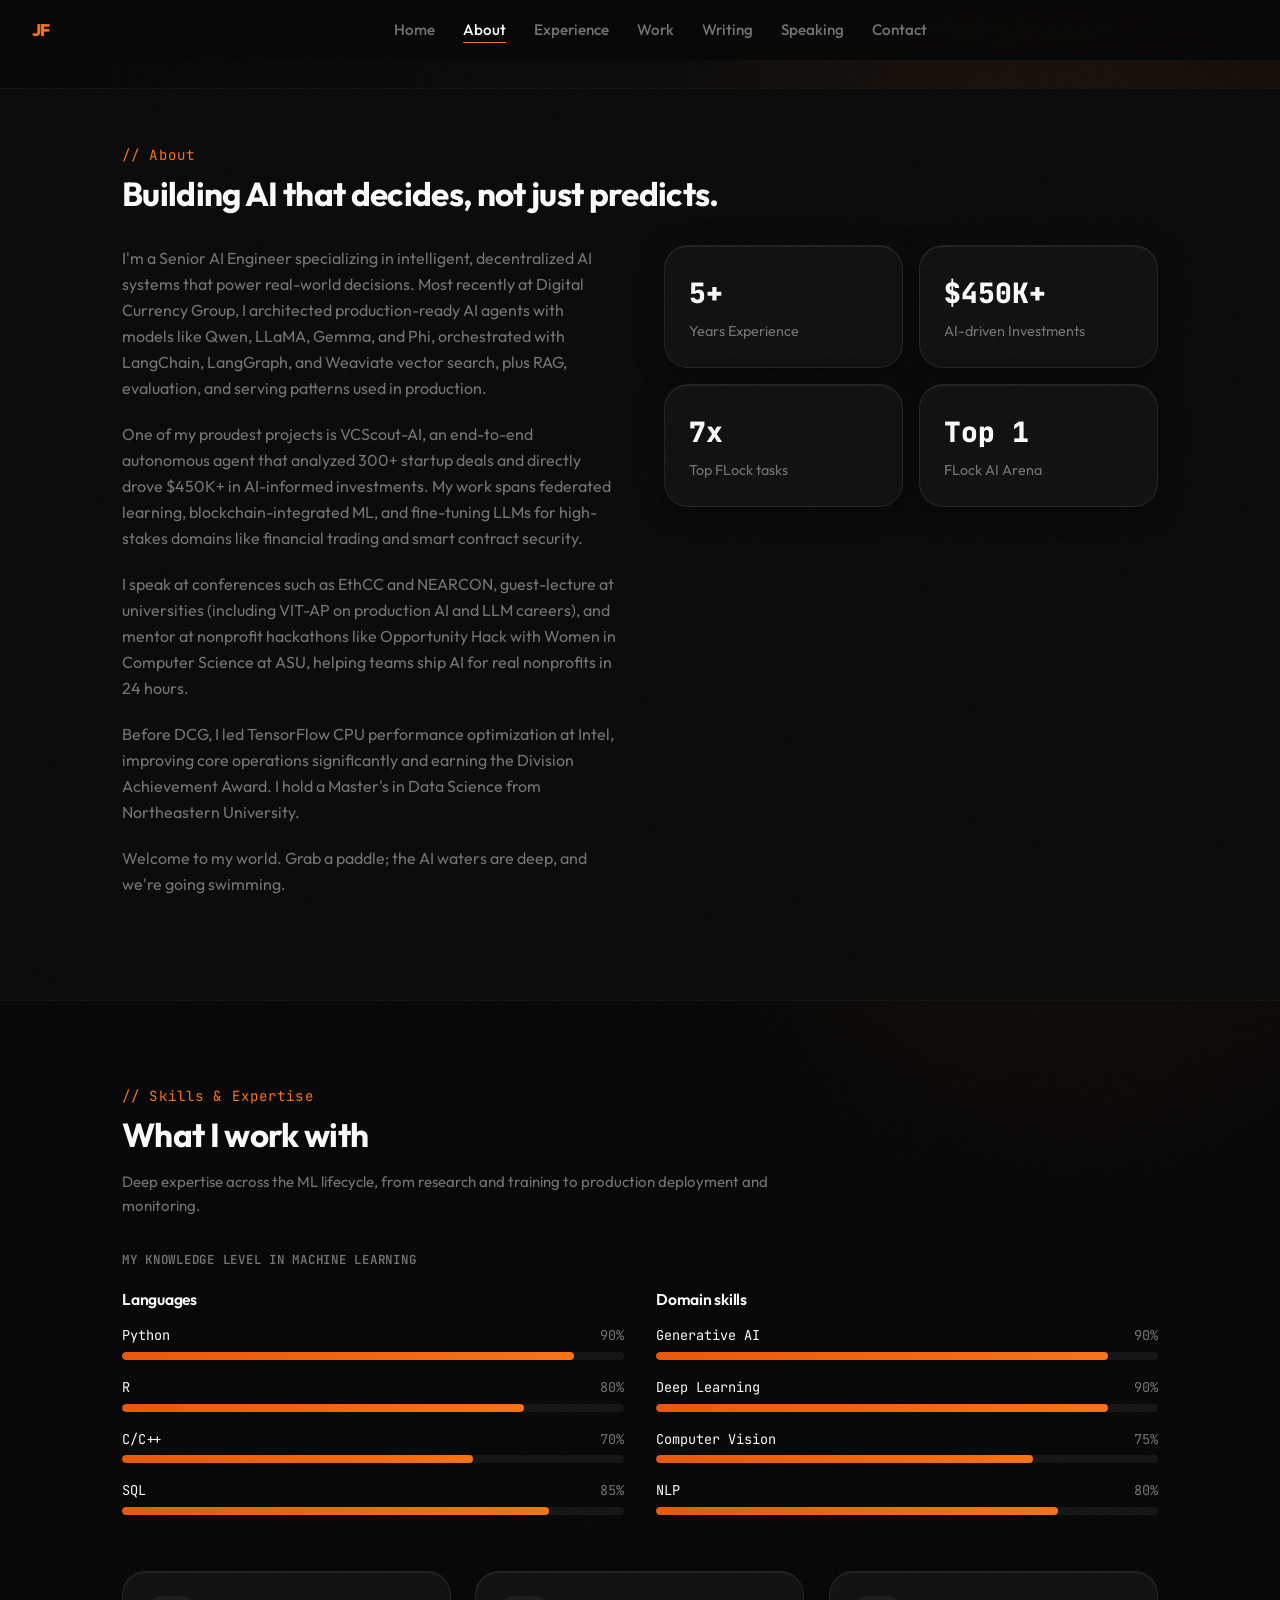
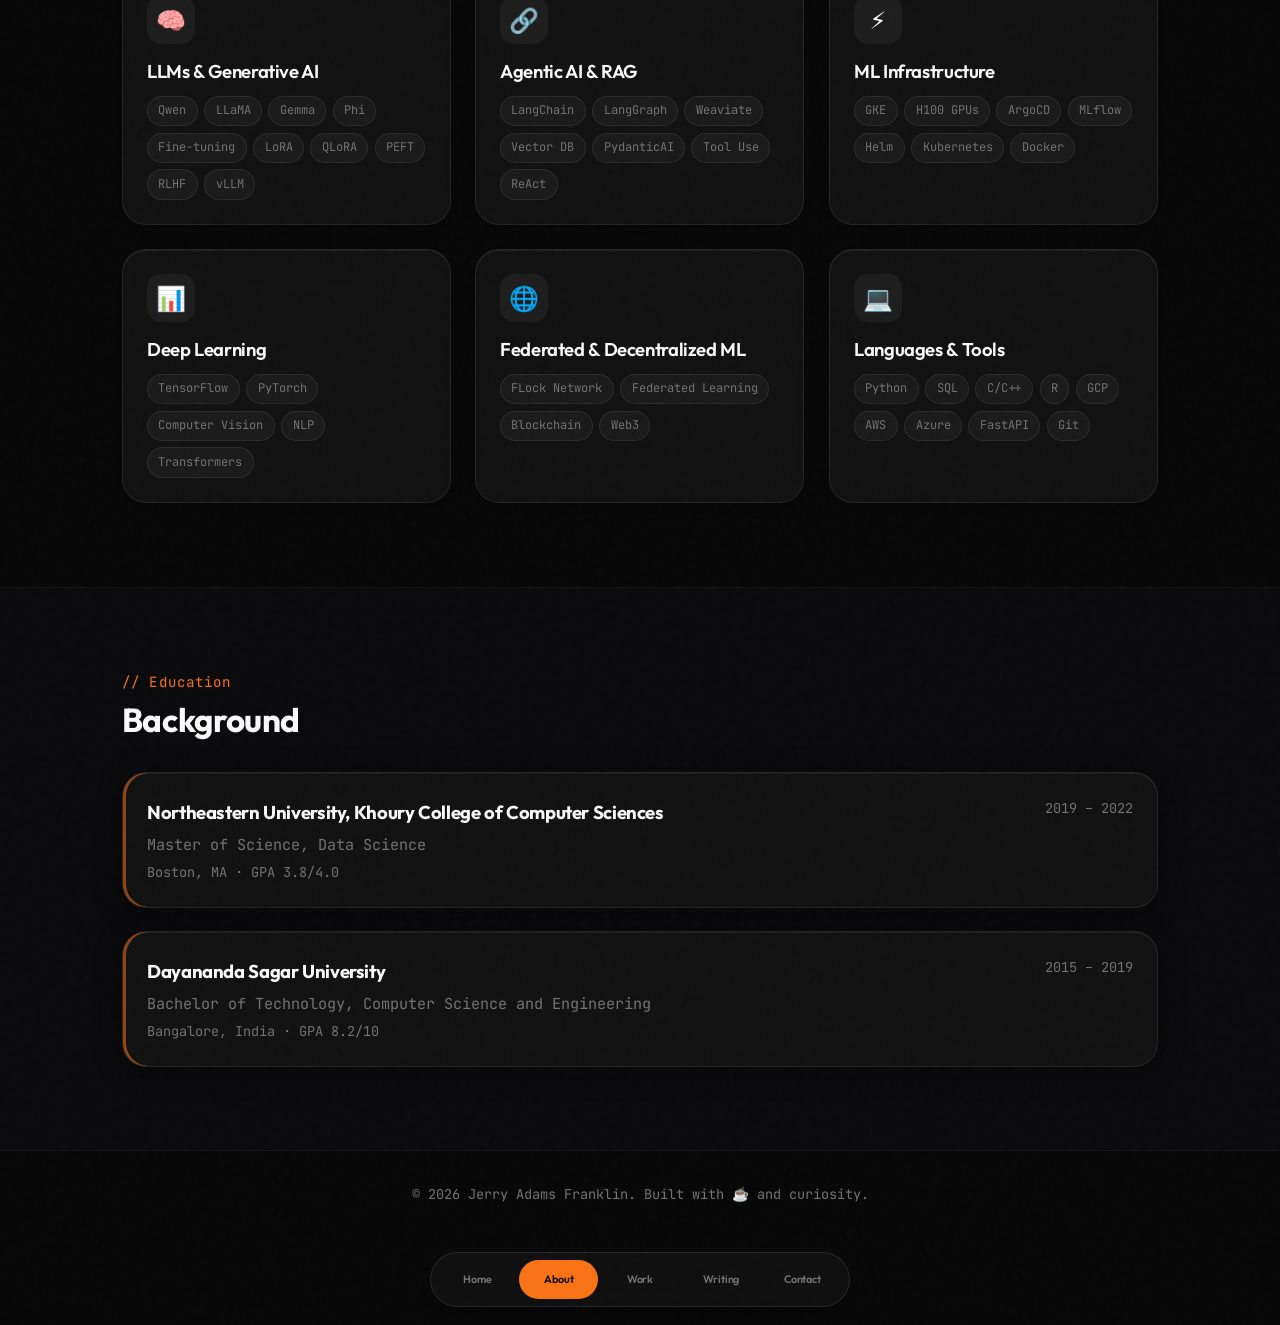
==== about.html @ e42c6c55 "Introduce an app-style multi-page portfolio with a compact Home shell. Home is now a scannable profi" ====
<!DOCTYPE html>
<html lang="en">
<head>
  <meta charset="UTF-8">
  <meta name="viewport" content="width=device-width, initial-scale=1.0">
  <title>About | Jerry Adams Franklin</title>
  <meta name="description" content="Senior AI Engineer specializing in LLMs, federated learning, and production AI systems. Background, skills, and education.">
  <link rel="canonical" href="https://www.jerryadamsfranklin.com/about.html">
  <meta property="og:type" content="website">
  <meta property="og:url" content="https://www.jerryadamsfranklin.com/about.html">
  <meta property="og:title" content="About | Jerry Adams Franklin">
  <meta property="og:description" content="Senior AI Engineer specializing in LLMs, federated learning, and production AI systems. Background, skills, and education.">
  <meta property="og:image" content="https://www.jerryadamsfranklin.com/assets/profile.png">
  <meta name="twitter:card" content="summary_large_image">
  <meta name="twitter:title" content="About | Jerry Adams Franklin">
  <meta name="twitter:description" content="Senior AI Engineer specializing in LLMs, federated learning, and production AI systems. Background, skills, and education.">
  <meta name="twitter:image" content="https://www.jerryadamsfranklin.com/assets/profile.png">
  <meta name="theme-color" content="#080808">
  <link rel="icon" href="assets/favicon.svg" type="image/svg+xml">
  <link rel="apple-touch-icon" href="assets/profile.png">
  <link rel="preconnect" href="https://fonts.googleapis.com">
  <link rel="preconnect" href="https://fonts.gstatic.com" crossorigin>
  <link href="https://fonts.googleapis.com/css2?family=JetBrains+Mono:wght@400;500;600&family=Outfit:wght@300;400;500;600;700;800&display=swap" rel="stylesheet">
  <link rel="stylesheet" href="assets/css/site.css">
</head>
<body class="app-shell">
  <nav class="nav" id="nav">
    <a href="index.html" class="nav-brand" aria-label="Jerry Adams Franklin home">JF</a>
    <ul class="nav-links" id="navLinks">
      <li><a href="index.html" data-nav="home">Home</a></li>
      <li><a href="about.html" data-nav="about" class="active">About</a></li>
      <li><a href="experience.html" data-nav="experience">Experience</a></li>
      <li><a href="work.html" data-nav="work">Work</a></li>
      <li><a href="writing.html" data-nav="writing">Writing</a></li>
      <li><a href="speaking.html" data-nav="speaking">Speaking</a></li>
      <li><a href="contact.html" data-nav="contact">Contact</a></li>
    </ul>
    <button class="nav-toggle" id="navToggle" aria-label="Toggle menu">
      <svg fill="none" stroke="currentColor" viewBox="0 0 24 24"><path stroke-linecap="round" stroke-linejoin="round" stroke-width="2" d="M4 6h16M4 12h16M4 18h16"/></svg>
    </button>
  </nav>

  <main class="page-main">
    <section id="about" class="reveal">
      <p class="section-label">// About</p>
      <h1 class="section-title">Building AI that decides, not just predicts.</h1>
      <div class="about-grid">
        <div class="about-text">
          <p>I'm a Senior AI Engineer specializing in intelligent, decentralized AI systems that power real-world decisions. Most recently at Digital Currency Group, I architected production-ready AI agents with models like Qwen, LLaMA, Gemma, and Phi, orchestrated with LangChain, LangGraph, and Weaviate vector search, plus RAG, evaluation, and serving patterns used in production.</p>
          <p>One of my proudest projects is VCScout-AI, an end-to-end autonomous agent that analyzed 300+ startup deals and directly drove $450K+ in AI-informed investments. My work spans federated learning, blockchain-integrated ML, and fine-tuning LLMs for high-stakes domains like financial trading and smart contract security.</p>
          <p>I speak at conferences such as EthCC and NEARCON, guest-lecture at universities (including VIT-AP on production AI and LLM careers), and mentor at nonprofit hackathons like Opportunity Hack with Women in Computer Science at ASU, helping teams ship AI for real nonprofits in 24 hours.</p>
          <p>Before DCG, I led TensorFlow CPU performance optimization at Intel, improving core operations significantly and earning the Division Achievement Award. I hold a Master's in Data Science from Northeastern University.</p>
          <p>Welcome to my world. Grab a paddle; the AI waters are deep, and we're going swimming.</p>
        </div>
        <div class="about-stats">
          <div class="stat-card"><div class="num">5+</div><div class="label">Years Experience</div></div>
          <div class="stat-card"><div class="num">$450K+</div><div class="label">AI-driven Investments</div></div>
          <div class="stat-card"><div class="num">7x</div><div class="label">Top FLock tasks</div></div>
          <div class="stat-card"><div class="num">Top 1</div><div class="label">FLock AI Arena</div></div>
        </div>
      </div>
    </section>

    <section id="skills" class="reveal">
      <p class="section-label">// Skills & Expertise</p>
      <h2 class="section-title">What I work with</h2>
      <p class="skills-subtitle">Deep expertise across the ML lifecycle, from research and training to production deployment and monitoring.</p>
      <div class="knowledge-block">
        <h3>My knowledge level in machine learning</h3>
        <div class="knowledge-grid">
          <div>
            <h3>Languages</h3>
            <div class="skill-bar-wrap"><div class="label-row"><span>Python</span><span>90%</span></div><div class="skill-bar-track"><div class="skill-bar-fill" style="width: 90%"></div></div></div>
            <div class="skill-bar-wrap"><div class="label-row"><span>R</span><span>80%</span></div><div class="skill-bar-track"><div class="skill-bar-fill" style="width: 80%"></div></div></div>
            <div class="skill-bar-wrap"><div class="label-row"><span>C/C++</span><span>70%</span></div><div class="skill-bar-track"><div class="skill-bar-fill" style="width: 70%"></div></div></div>
            <div class="skill-bar-wrap"><div class="label-row"><span>SQL</span><span>85%</span></div><div class="skill-bar-track"><div class="skill-bar-fill" style="width: 85%"></div></div></div>
          </div>
          <div>
            <h3>Domain skills</h3>
            <div class="skill-bar-wrap"><div class="label-row"><span>Generative AI</span><span>90%</span></div><div class="skill-bar-track"><div class="skill-bar-fill" style="width: 90%"></div></div></div>
            <div class="skill-bar-wrap"><div class="label-row"><span>Deep Learning</span><span>90%</span></div><div class="skill-bar-track"><div class="skill-bar-fill" style="width: 90%"></div></div></div>
            <div class="skill-bar-wrap"><div class="label-row"><span>Computer Vision</span><span>75%</span></div><div class="skill-bar-track"><div class="skill-bar-fill" style="width: 75%"></div></div></div>
            <div class="skill-bar-wrap"><div class="label-row"><span>NLP</span><span>80%</span></div><div class="skill-bar-track"><div class="skill-bar-fill" style="width: 80%"></div></div></div>
          </div>
        </div>
      </div>
      <div class="skills-grid">
        <div class="skill-card">
          <div class="icon">🧠</div>
          <h3>LLMs & Generative AI</h3>
          <div class="skill-tags">
            <span>Qwen</span><span>LLaMA</span><span>Gemma</span><span>Phi</span><span>Fine-tuning</span><span>LoRA</span><span>QLoRA</span><span>PEFT</span><span>RLHF</span><span>vLLM</span>
          </div>
        </div>
        <div class="skill-card">
          <div class="icon">🔗</div>
          <h3>Agentic AI & RAG</h3>
          <div class="skill-tags">
            <span>LangChain</span><span>LangGraph</span><span>Weaviate</span><span>Vector DB</span><span>PydanticAI</span><span>Tool Use</span><span>ReAct</span>
          </div>
        </div>
        <div class="skill-card">
          <div class="icon">⚡</div>
          <h3>ML Infrastructure</h3>
          <div class="skill-tags">
            <span>GKE</span><span>H100 GPUs</span><span>ArgoCD</span><span>MLflow</span><span>Helm</span><span>Kubernetes</span><span>Docker</span>
          </div>
        </div>
        <div class="skill-card">
          <div class="icon">📊</div>
          <h3>Deep Learning</h3>
          <div class="skill-tags">
            <span>TensorFlow</span><span>PyTorch</span><span>Computer Vision</span><span>NLP</span><span>Transformers</span>
          </div>
        </div>
        <div class="skill-card">
          <div class="icon">🌐</div>
          <h3>Federated & Decentralized ML</h3>
          <div class="skill-tags">
            <span>FLock Network</span><span>Federated Learning</span><span>Blockchain</span><span>Web3</span>
          </div>
        </div>
        <div class="skill-card">
          <div class="icon">💻</div>
          <h3>Languages & Tools</h3>
          <div class="skill-tags">
            <span>Python</span><span>SQL</span><span>C/C++</span><span>R</span><span>GCP</span><span>AWS</span><span>Azure</span><span>FastAPI</span><span>Git</span>
          </div>
        </div>
      </div>
    </section>

    <section id="education" class="reveal">
      <p class="section-label">// Education</p>
      <h2 class="section-title">Background</h2>
      <div class="education-grid">
        <a href="https://www.khoury.northeastern.edu" target="_blank" rel="noopener noreferrer" class="education-card">
          <div class="education-card-main">
            <div class="school">Northeastern University, Khoury College of Computer Sciences</div>
            <div class="degree">Master of Science, Data Science</div>
            <div class="education-extra">Boston, MA · GPA 3.8/4.0</div>
          </div>
          <div class="education-dates">2019 – 2022</div>
        </a>
        <a href="https://www.dsu.edu.in" target="_blank" rel="noopener noreferrer" class="education-card">
          <div class="education-card-main">
            <div class="school">Dayananda Sagar University</div>
            <div class="degree">Bachelor of Technology, Computer Science and Engineering</div>
            <div class="education-extra">Bangalore, India · GPA 8.2/10</div>
          </div>
          <div class="education-dates">2015 – 2019</div>
        </a>
      </div>
    </section>
  </main>

  <nav class="app-dock" aria-label="Primary">
    <a href="index.html" class="app-dock-item">Home</a>
    <a href="about.html" class="app-dock-item is-active" aria-current="page">About</a>
    <a href="work.html" class="app-dock-item">Work</a>
    <a href="writing.html" class="app-dock-item">Writing</a>
    <a href="contact.html" class="app-dock-item">Contact</a>
  </nav>

  <footer>
    © 2026 Jerry Adams Franklin. Built with ☕ and curiosity.
  </footer>

  <script src="assets/js/site.js" defer></script>
</body>
</html>
---- assets/css/site.css ----
:root {
      --bg: #080808;
      --bg-elevated: #0f0f0f;
      --bg-card: #121212;
      --border: rgba(255, 255, 255, 0.08);
      --bg-band: #0b0b0d;
      --card-top-gleam: inset 0 1px 0 rgba(255, 255, 255, 0.06);
      --border-hover: rgba(249, 115, 22, 0.35);
      --brand: #f97316;
      --brand-hover: #fb923c;
      --brand-muted: rgba(249, 115, 22, 0.15);
      --accent: #e5e5e5;
      --accent-dim: rgba(255, 255, 255, 0.55);
      --green: #a3a3a3;
      --amber: #d4d4d4;
      --rose: #a3a3a3;
      --text: #fafafa;
      --text-muted: #737373;
      --font-sans: 'Outfit', system-ui, sans-serif;
      --font-mono: 'JetBrains Mono', monospace;
      --nav-height: 80px;
      --nav-height-scrolled: 56px;
      --radius: 14px;
      --radius-lg: 24px;
      --type-display: clamp(2.5rem, 6.5vw, 3.9rem);
      --type-section: clamp(1.58rem, 2.65vw, 2.08rem);
      --type-h3: clamp(1.06rem, 1.45vw, 1.22rem);
      --type-lead: clamp(1.02rem, 1.85vw, 1.14rem);
      --type-body: clamp(0.94rem, 1.08vw, 1.02rem);
      --type-mono-label: clamp(0.78rem, 0.92vw, 0.88rem);
      --ease-smooth: cubic-bezier(0.4, 0, 0.2, 1);
      --ease-out-expo: cubic-bezier(0.16, 1, 0.3, 1);
      --ease-premium: cubic-bezier(0.22, 1, 0.36, 1);
      --shadow-mat: 0 4px 28px rgba(0, 0, 0, 0.38), var(--card-top-gleam);
      --shadow-mat-hover: 0 12px 40px rgba(0, 0, 0, 0.48), var(--card-top-gleam);
      /* Wider than classic 65ch so full-width cards do not leave a large empty gutter; still capped for readability */
      --prose-card: min(90ch, 100%);
      --prose-narrow: min(65ch, 100%);
    }

    *, *::before, *::after { box-sizing: border-box; margin: 0; padding: 0; }
    html { scroll-behavior: smooth; }
    body {
      font-family: var(--font-sans);
      background: var(--bg);
      color: var(--text);
      font-size: 1rem;
      line-height: 1.625;
      overflow-x: hidden;
      -webkit-font-smoothing: antialiased;
      -moz-osx-font-smoothing: grayscale;
    }
    body::before {
      content: '';
      position: fixed;
      inset: 0;
      background:
        radial-gradient(ellipse 70% 50% at 85% 15%, rgba(249, 115, 22, 0.12), transparent 55%),
        radial-gradient(ellipse 100% 80% at 50% 0%, rgba(255, 255, 255, 0.02), transparent 60%);
      pointer-events: none;
      z-index: 0;
    }
    body::after {
      content: '';
      position: fixed;
      inset: 0;
      background-image: url("data:image/svg+xml,%3Csvg viewBox='0 0 256 256' xmlns='http://www.w3.org/2000/svg'%3E%3Cfilter id='n'%3E%3CfeTurbulence type='fractalNoise' baseFrequency='0.7' numOctaves='4' stitchTiles='stitch'/%3E%3C/filter%3E%3Crect width='100%25' height='100%25' filter='url(%23n)'/%3E%3C/svg%3E");
      opacity: 0.015;
      pointer-events: none;
      z-index: 9999;
    }

    a { color: var(--accent); text-decoration: none; transition: color 0.3s var(--ease-smooth); }
    a:hover { color: var(--brand-hover); }

    .section-label,
    .hero-tagline,
    .hero-companies,
    .hero-companies-label,
    .hero-press-label,
    .hero-press-pill,
    .timeline-date,
    .skill-bar-wrap .label-row,
    .stat-card .label,
    .skill-tags span,
    .portfolio-tech span,
    .portfolio-tag,
    .featured-badge,
    .portfolio-featured-by > span,
    .education-card .degree,
    .education-card .education-extra,
    .education-card .education-dates,
    .achievement-item .title .date,
    .contact-location,
    footer {
      font-variant-numeric: tabular-nums;
    }

    /* ----- Page shell & enter ----- */
    @keyframes pageEnter {
      from { opacity: 0; transform: translateY(8px); }
      to { opacity: 1; transform: none; }
    }
    html.js body.page-enter {
      animation: pageEnter 0.55s var(--ease-premium) both;
    }
    .page-main {
      padding-top: calc(var(--nav-height) + 0.5rem);
      min-height: calc(100vh - 6rem);
    }
    .page-main > .reveal:first-child,
    .page-main > section:first-child {
      padding-top: 3.5rem;
    }

    /* ----- Navigation ----- */
    .nav {
      position: fixed;
      top: 0;
      left: 0;
      right: 0;
      z-index: 1000;
      display: flex;
      align-items: center;
      justify-content: flex-start;
      gap: 1.5rem;
      padding: 1rem 2rem;
      background: rgba(8, 8, 8, 0.88);
      backdrop-filter: blur(20px);
      -webkit-backdrop-filter: blur(20px);
      border-bottom: 1px solid transparent;
      transition: padding 0.5s var(--ease-premium), border-color 0.5s var(--ease-smooth), background 0.5s var(--ease-smooth);
    }
    .nav.scrolled {
      padding: 0.75rem 2rem;
      border-bottom-color: var(--border);
      background: rgba(8, 8, 8, 0.96);
    }
    .nav-brand {
      font-family: var(--font-sans);
      font-weight: 800;
      font-size: 1.05rem;
      letter-spacing: -0.04em;
      color: var(--brand);
      text-decoration: none;
      flex-shrink: 0;
      transition: color 0.3s var(--ease-smooth), transform 0.35s var(--ease-premium);
    }
    .nav-brand:hover {
      color: var(--brand-hover);
      transform: translateY(-1px);
    }
    .nav-links {
      display: flex;
      gap: 2rem;
      list-style: none;
    }
    .nav-links a {
      color: var(--text-muted);
      font-weight: 500;
      font-size: 0.95rem;
      transition: color 0.3s var(--ease-smooth);
      position: relative;
    }
    .nav-links a::after {
      content: '';
      position: absolute;
      bottom: -4px;
      left: 0;
      width: 0;
      height: 1px;
      background: var(--brand);
      transition: width 0.35s var(--ease-out-expo);
    }
    .nav-links a:hover { color: var(--text); }
    .nav-links a:hover::after { width: 100%; background: var(--brand); }
    .nav-links a.active {
      color: var(--text);
    }
    .nav-links a.active::after {
      width: 100%;
      background: var(--brand);
    }
    .nav-toggle {
      display: none;
      background: none;
      border: none;
      color: var(--text);
      cursor: pointer;
      padding: 0.5rem;
      aria-label="Toggle menu";
    }
    .nav-toggle svg { width: 24px; height: 24px; }

    @media (min-width: 769px) {
      .nav { display: flex; align-items: center; gap: 1.5rem; }
      .nav-toggle { display: none !important; }
      .nav-links {
        flex: 1;
        display: flex;
        justify-content: center;
        flex-wrap: wrap;
        gap: 1.25rem 1.75rem;
      }
    }
    @media (max-width: 768px) {
      .nav { justify-content: space-between; flex-wrap: wrap; }
      .nav-brand { order: 0; }
      .nav-toggle { display: block; margin-left: auto; order: 1; }
      .nav-links {
        order: 2;
        position: absolute;
        top: 100%;
        left: 0;
        right: 0;
        flex-direction: column;
        gap: 0;
        padding: 1rem 2rem;
        background: rgba(8, 8, 8, 0.98);
        backdrop-filter: blur(24px);
        border-bottom: 1px solid var(--border);
        max-height: 0;
        overflow: hidden;
        opacity: 0;
        transition: max-height 0.3s ease, opacity 0.3s ease;
      }
      .nav-links.open {
        max-height: min(70vh, 560px);
        opacity: 1;
        overflow-y: auto;
      }
      .nav-links li { padding: 0.75rem 0; border-bottom: 1px solid rgba(255,255,255,0.06); }
      .nav-links li:last-child { border-bottom: none; }
      .page-main {
        padding-top: calc(var(--nav-height) + 0.25rem);
      }
      .page-main > .reveal:first-child,
      .page-main > section:first-child {
        padding-top: 2.5rem;
      }
      .home-explore {
        justify-content: center;
        margin-top: 1.1rem;
      }
    }

    /* ----- Hero ----- */
    .hero {
      min-height: 100vh;
      display: flex;
      flex-direction: column;
      justify-content: center;
      align-items: stretch;
      padding: calc(var(--nav-height) + 2.5rem) 2rem 4rem;
      position: relative;
      overflow: hidden;
    }
    .hero-bg {
      position: absolute;
      inset: 0;
      overflow: hidden;
    }
    .hero-orb {
      position: absolute;
      border-radius: 50%;
      filter: blur(120px);
      opacity: 0.18;
      animation: float 26s var(--ease-premium) infinite;
    }
    .hero-orb:nth-child(1) {
      width: 400px; height: 400px;
      background: rgba(249, 115, 22, 0.12);
      top: 10%; left: 20%;
      animation-delay: 0s;
    }
    .hero-orb:nth-child(2) {
      width: 350px; height: 350px;
      background: rgba(249, 115, 22, 0.08);
      top: 50%; right: 10%;
      animation-delay: -4s;
    }
    .hero-orb:nth-child(3) {
      width: 300px; height: 300px;
      background: #151515;
      bottom: 15%; left: 30%;
      animation-delay: -8s;
    }
    @keyframes float {
      0%, 100% { transform: translate(0, 0) scale(1); }
      33% { transform: translate(15px, -15px) scale(1.02); }
      66% { transform: translate(-10px, 10px) scale(0.98); }
    }
    .hero-inner {
      position: relative;
      z-index: 1;
      width: 100%;
      max-width: 1180px;
      margin: 0 auto;
      display: grid;
      grid-template-columns: 1fr minmax(260px, 38%);
      gap: clamp(2rem, 5vw, 4rem);
      align-items: center;
    }
    .hero-content {
      position: relative;
      z-index: 1;
      text-align: left;
      max-width: 640px;
    }
    .hero-visual {
      position: relative;
      justify-self: end;
      width: 100%;
      max-width: 420px;
    }
    .hero-frame {
      position: relative;
      padding: 12px;
      border: 2px solid var(--brand);
      border-radius: 4px;
      background: linear-gradient(145deg, rgba(249, 115, 22, 0.08), transparent 40%);
      box-shadow: 0 24px 60px rgba(0, 0, 0, 0.55), 0 0 0 1px rgba(255, 255, 255, 0.04) inset;
    }
    .hero-frame::before {
      content: '';
      position: absolute;
      inset: -20px -12px auto auto;
      width: 55%;
      height: 45%;
      border: 2px solid rgba(249, 115, 22, 0.35);
      border-radius: 4px;
      pointer-events: none;
      z-index: -1;
    }
    .hero-photo {
      display: block;
      width: 100%;
      height: auto;
      border-radius: 2px;
      object-fit: cover;
      aspect-ratio: 1;
    }
    .hero-stat {
      min-width: 0;
      color: inherit;
      text-decoration: none;
      font-size: inherit;
      font-weight: inherit;
      padding-left: 1.25rem;
      border-left: 1px solid var(--border);
    }
    a.hero-stat {
      cursor: pointer;
      transition: transform 0.35s var(--ease-premium);
    }
    a.hero-stat:hover,
    a.hero-stat:focus-visible {
      color: inherit;
    }
    a.hero-stat:hover strong,
    a.hero-stat:focus-visible strong {
      color: var(--brand);
    }
    a.hero-stat:hover span,
    a.hero-stat:focus-visible span {
      color: var(--text);
    }
    .hero-stats {
      display: grid;
      grid-template-columns: repeat(2, minmax(0, 1fr));
      gap: 1.5rem 1.25rem;
      margin-top: 2rem;
      padding-top: 1.75rem;
      border-top: 1px solid var(--border);
      animation: fadeUp 1s var(--ease-premium) 1.15s forwards;
      opacity: 0;
    }
    .hero-stat:nth-child(2n + 1) {
      padding-left: 0;
      border-left: none;
    }
    @media (min-width: 700px) {
      .hero-stats {
        grid-template-columns: repeat(3, minmax(0, 1fr));
        gap: 1.75rem 0;
        align-items: start;
      }
      .hero-stat {
        padding-left: 1.5rem;
        padding-right: 1.25rem;
        border-left: 1px solid var(--border);
      }
      .hero-stat:nth-child(2n + 1) {
        padding-left: 1.5rem;
        border-left: 1px solid var(--border);
      }
      .hero-stat:nth-child(3n + 1) {
        padding-left: 0;
        border-left: none;
      }
    }
    .hero-press {
      display: flex;
      flex-wrap: wrap;
      align-items: center;
      gap: 0.65rem 1rem;
      margin-top: 1.5rem;
      animation: fadeUp 1s var(--ease-premium) 1.22s forwards;
      opacity: 0;
    }
    .hero-press-label {
      font-family: var(--font-mono);
      font-size: 0.72rem;
      font-weight: 500;
      text-transform: uppercase;
      letter-spacing: 0.12em;
      color: var(--text-muted);
      font-variant-numeric: tabular-nums;
    }
    .hero-press-pill {
      font-family: var(--font-mono);
      font-size: 0.75rem;
      padding: 0.3rem 0.65rem;
      border-radius: 999px;
      border: 1px solid var(--border);
      background: rgba(255, 255, 255, 0.03);
      color: var(--accent-dim);
      font-variant-numeric: tabular-nums;
      text-decoration: none;
      transition: border-color 0.3s var(--ease-smooth), color 0.3s var(--ease-smooth), background 0.3s var(--ease-smooth);
    }
    a.hero-press-pill:hover,
    a.hero-press-pill:focus-visible {
      border-color: var(--border-hover);
      color: var(--text);
      background: rgba(255, 255, 255, 0.05);
    }
    .home-explore {
      display: flex;
      flex-wrap: wrap;
      align-items: center;
      gap: 0.85rem 1.35rem;
      margin: 1.75rem 0 0;
      justify-content: center;
    }
    .home-explore a {
      font-family: var(--font-sans);
      font-size: 0.95rem;
      font-weight: 500;
      color: var(--text-muted);
      text-decoration: none;
      letter-spacing: -0.01em;
      transition: color 0.3s var(--ease-smooth);
    }
    .home-explore a:hover {
      color: var(--brand);
    }

    /* ----- Editorial Home (Apple-like calm) ----- */
    .hero-editorial {
      min-height: auto;
      padding: calc(var(--nav-height) + 2rem) 2rem 2.5rem;
    }
    .hero-editorial .hero-inner {
      align-items: center;
      gap: 2.5rem;
    }
    .hero-kicker {
      font-family: var(--font-sans);
      font-size: 0.95rem;
      font-weight: 500;
      color: var(--text-muted);
      letter-spacing: -0.01em;
      margin-bottom: 0.65rem;
      animation: fadeUp 1s var(--ease-premium) 0.1s forwards;
      opacity: 0;
    }
    .hero-editorial .hero-name {
      font-size: clamp(2.6rem, 6vw, 4.2rem);
      letter-spacing: -0.045em;
      margin-bottom: 0.85rem;
      line-height: 1.02;
    }
    .hero-editorial .hero-name strong {
      font-weight: 700;
    }
    .hero-editorial .hero-subtitle {
      font-size: clamp(1.15rem, 2.2vw, 1.4rem);
      font-weight: 400;
      color: #a3a3a3;
      max-width: 28rem;
      margin: 0 0 1.75rem;
      line-height: 1.45;
      letter-spacing: -0.02em;
    }
    .hero-frame-soft {
      border: 1px solid rgba(255, 255, 255, 0.1);
      background: transparent;
      box-shadow: 0 20px 50px rgba(0, 0, 0, 0.4);
      padding: 0;
      border-radius: 28px;
      overflow: hidden;
    }
    .hero-frame-soft::before {
      display: none;
    }
    .hero-frame-soft .hero-photo {
      border-radius: 28px;
      aspect-ratio: 4 / 5;
      object-fit: cover;
    }
    .btn-ghost {
      background: transparent;
      color: var(--brand);
      border: none;
      padding-left: 0.85rem;
      padding-right: 0.85rem;
      box-shadow: none;
    }
    .btn-ghost:hover {
      background: transparent;
      color: var(--brand-hover);
      transform: translateY(-1px);
    }
    .page-home .hero-buttons {
      gap: 0.5rem 1rem;
    }
    .home-strip {
      max-width: 920px;
      margin: 0 auto;
      padding: 1.5rem 2rem 3rem;
      position: relative;
      z-index: 1;
    }
    .home-strip-quiet {
      padding-top: 0.5rem;
      padding-bottom: 4rem;
      text-align: center;
    }
    .home-strip-label {
      font-family: var(--font-sans);
      font-size: 0.8rem;
      font-weight: 500;
      color: var(--text-muted);
      letter-spacing: 0.04em;
      text-transform: uppercase;
      margin-bottom: 1rem;
    }
    .home-highlights {
      display: flex;
      flex-direction: column;
      border-top: 1px solid rgba(255, 255, 255, 0.08);
    }
    .home-highlight {
      display: grid;
      grid-template-columns: minmax(7rem, 11rem) 1fr auto;
      gap: 1rem 1.5rem;
      align-items: baseline;
      padding: 1.35rem 0.15rem;
      border-bottom: 1px solid rgba(255, 255, 255, 0.08);
      color: inherit;
      text-decoration: none;
      transition: background 0.35s var(--ease-smooth), padding-left 0.35s var(--ease-premium);
    }
    .home-highlight:hover {
      background: rgba(255, 255, 255, 0.02);
      padding-left: 0.45rem;
    }
    .home-highlight-title {
      font-size: 1.15rem;
      font-weight: 600;
      letter-spacing: -0.025em;
      color: var(--text);
    }
    .home-highlight-desc {
      font-size: 1rem;
      color: #a3a3a3;
      line-height: 1.45;
      letter-spacing: -0.01em;
    }
    .home-highlight-arrow {
      color: var(--text-muted);
      font-size: 1.05rem;
      transition: color 0.3s var(--ease-smooth), transform 0.35s var(--ease-premium);
    }
    .home-highlight:hover .home-highlight-arrow {
      color: var(--brand);
      transform: translateX(3px);
    }
    .home-featured-line {
      font-size: 1rem;
      color: var(--text-muted);
      line-height: 1.8;
      letter-spacing: -0.01em;
      margin-bottom: 1.25rem;
    }
    .home-featured-line a {
      color: var(--text);
      text-decoration: none;
      font-weight: 500;
      transition: color 0.3s var(--ease-smooth);
    }
    .home-featured-line a:hover {
      color: var(--brand);
    }
    .home-featured-line span {
      margin: 0 0.35rem;
      color: rgba(255, 255, 255, 0.25);
    }
    .home-companies-line {
      font-family: var(--font-sans);
      font-size: 0.92rem;
      color: var(--text-muted);
      letter-spacing: -0.01em;
      line-height: 1.6;
      margin-bottom: 0.25rem;
    }

    @media (max-width: 900px) {
      .hero-editorial .hero-inner {
        grid-template-columns: 1fr;
        text-align: center;
      }
      .hero-editorial .hero-visual {
        order: -1;
        max-width: 240px;
        margin: 0 auto;
      }
      .hero-editorial .hero-content {
        text-align: center;
        max-width: 34rem;
        margin: 0 auto;
      }
      .hero-editorial .hero-subtitle {
        margin-left: auto;
        margin-right: auto;
      }
      .hero-editorial .hero-buttons {
        justify-content: center;
      }
      .home-highlight {
        grid-template-columns: 1fr auto;
        grid-template-rows: auto auto;
        gap: 0.35rem 1rem;
        padding: 1.2rem 0.1rem;
        text-align: left;
      }
      .home-highlight-title {
        grid-column: 1;
        grid-row: 1;
      }
      .home-highlight-desc {
        grid-column: 1;
        grid-row: 2;
        font-size: 0.95rem;
      }
      .home-highlight-arrow {
        grid-column: 2;
        grid-row: 1 / span 2;
        align-self: center;
      }
    }
    .achievement-item[id],
    .portfolio-card[id] {
      scroll-margin-top: calc(var(--nav-height-scrolled) + 1.25rem);
    }
    .hero-stat strong {
      display: block;
      font-size: 1.65rem;
      font-weight: 800;
      font-family: var(--font-sans);
      color: var(--text);
      letter-spacing: -0.02em;
      font-variant-numeric: tabular-nums;
      line-height: 1.15;
      overflow-wrap: break-word;
    }
    .hero-stat span {
      font-family: var(--font-sans);
      font-size: 0.875rem;
      font-weight: 500;
      color: var(--text-muted);
      text-transform: none;
      letter-spacing: 0.01em;
      line-height: 1.45;
      max-width: none;
      display: block;
      margin-top: 0.35rem;
    }
    .hero-name {
      font-size: var(--type-display);
      font-weight: 500;
      line-height: 1.08;
      letter-spacing: -0.035em;
      margin-bottom: 1rem;
      animation: fadeUpScale 1.1s var(--ease-premium) 0.15s forwards;
      opacity: 0;
      color: var(--text);
    }
    .hero-name-line {
      display: block;
    }
    .hero-name-intro {
      font-weight: 400;
      color: var(--text-muted);
    }
    .hero-name strong {
      font-weight: 800;
      color: var(--brand);
      -webkit-text-fill-color: var(--brand);
    }
    .hero-tagline {
      font-family: var(--font-mono);
      font-size: var(--type-lead);
      font-weight: 500;
      color: var(--text-muted);
      margin-bottom: 0.85rem;
      line-height: 1.45;
      max-width: 40rem;
      animation: fadeUp 1s var(--ease-premium) 0.55s forwards;
      opacity: 0;
    }
    .hero-subtitle {
      font-size: var(--type-body);
      font-weight: 400;
      color: var(--text-muted);
      max-width: 34rem;
      margin: 0 0 2rem;
      line-height: 1.55;
      animation: fadeUp 1s var(--ease-premium) 0.8s forwards;
      opacity: 0;
    }
    @keyframes fadeUp {
      from { opacity: 0; transform: translateY(12px); }
      to { opacity: 1; transform: translateY(0); }
    }
    @keyframes fadeUpScale {
      from { opacity: 0; transform: translateY(10px) scale(0.995); }
      to { opacity: 1; transform: translateY(0) scale(1); }
    }
    @keyframes slideInLeft {
      from { opacity: 0; transform: translateX(-10px); }
      to { opacity: 1; transform: translateX(0); }
    }
    @keyframes lineGrow {
      from { transform: scaleY(0); transform-origin: top; }
      to { transform: scaleY(1); transform-origin: top; }
    }
    @keyframes dotPop {
      from { opacity: 0; transform: scale(0); }
      to { opacity: 1; transform: scale(1); }
    }
    @keyframes cardShine {
      from { transform: translateX(-100%) skewX(-12deg); }
      to { transform: translateX(200%) skewX(-12deg); }
    }
    .hero-buttons {
      display: flex;
      flex-wrap: wrap;
      gap: 1rem;
      justify-content: flex-start;
      margin-bottom: 0;
      animation: fadeUp 1s var(--ease-premium) 1.05s forwards;
      opacity: 0;
    }
    .btn {
      display: inline-flex;
      align-items: center;
      justify-content: center;
      padding: 0.8rem 1.6rem;
      font-family: var(--font-sans);
      font-weight: 600;
      font-size: 0.95rem;
      border-radius: 16px;
      cursor: pointer;
      transition: transform 0.5s var(--ease-premium), box-shadow 0.5s var(--ease-smooth), border-color 0.5s var(--ease-smooth), color 0.5s var(--ease-smooth);
    }
    .btn:hover { transform: translateY(-2px) scale(1.01); }
.btn:active { transform: translateY(-1px) scale(0.99); }
    .btn-primary {
      background: var(--brand);
      color: #0c0c0c;
      border: none;
      box-shadow: 0 8px 28px rgba(249, 115, 22, 0.28);
    }
    .btn-primary:hover {
      background: var(--brand-hover);
      box-shadow: 0 12px 36px rgba(249, 115, 22, 0.35);
    }
    .btn-outline {
      background: transparent;
      color: var(--text);
      border: 1px solid rgba(255, 255, 255, 0.28);
    }
    .btn-outline:hover { border-color: var(--brand); color: var(--text); background: rgba(249, 115, 22, 0.08); }
    .hero-divider {
      width: 120px;
      height: 1px;
      background: linear-gradient(90deg, var(--brand), transparent);
      margin: 2rem 0 1rem;
      animation: fadeUp 1s var(--ease-premium) 1.35s forwards;
      opacity: 0;
    }
    .hero-companies-wrap {
      animation: fadeUp 1s var(--ease-premium) 1.55s forwards;
      opacity: 0;
      text-align: left;
    }
    .hero-companies-label {
      font-family: var(--font-mono);
      font-size: 0.75rem;
      color: var(--text-muted);
      text-transform: uppercase;
      letter-spacing: 0.1em;
      margin-bottom: 0.5rem;
    }
    .hero-companies {
      font-family: var(--font-mono);
      font-size: 0.9rem;
      color: var(--text-muted);
    }

    @media (max-width: 900px) {
      .hero-inner {
        grid-template-columns: 1fr;
        text-align: center;
      }
      .hero-content { text-align: center; max-width: none; margin: 0 auto; }
      .hero-buttons { justify-content: center; }
      .hero-divider { margin-left: auto; margin-right: auto; }
      .hero-companies-wrap { text-align: center; }
      .hero-visual { justify-self: center; max-width: 340px; margin-top: 1.5rem; order: -1; }
      .hero-content { order: 0; }
      .hero-press { justify-content: center; }
      .home-explore { justify-content: center; }
    }

    /* ----- Sections common ----- */
    section {
      padding: 5.25rem 2rem;
      max-width: 1100px;
      margin: 0 auto;
      position: relative;
      z-index: 1;
      isolation: isolate;
    }
    section:nth-of-type(odd)::before {
      content: '';
      position: absolute;
      z-index: -1;
      top: 0;
      bottom: 0;
      left: 50%;
      transform: translateX(-50%);
      width: 100vw;
      background: var(--bg-band);
      border-top: 1px solid rgba(255, 255, 255, 0.035);
      border-bottom: 1px solid rgba(255, 255, 255, 0.035);
      pointer-events: none;
    }
    .section-label {
      font-family: var(--font-mono);
      font-size: 0.88rem;
      color: var(--brand);
      margin-bottom: 0.5rem;
      letter-spacing: 0.08em;
    }
    .section-title {
      font-size: var(--type-section);
      font-weight: 700;
      margin-bottom: 1rem;
      letter-spacing: -0.02em;
      line-height: 1.15;
    }

    /* Type scale: card titles & secondary headings */
    .skill-card h3,
    .portfolio-card h3 {
      font-size: var(--type-h3);
      font-weight: 600;
      letter-spacing: -0.02em;
      line-height: 1.28;
    }
    .skill-card h3 { margin-bottom: 0.75rem; }
    .portfolio-card h3 {
      margin-bottom: 0.5rem;
      max-width: var(--prose-card);
    }
    .knowledge-block > h3 {
      font-size: var(--type-mono-label);
      font-weight: 600;
      color: var(--text-muted);
      text-transform: uppercase;
      letter-spacing: 0.06em;
      margin-bottom: 1rem;
      font-family: var(--font-mono);
    }
    .knowledge-grid h3 {
      font-size: clamp(0.98rem, 1.2vw, 1.08rem);
      font-weight: 600;
      margin-bottom: 0.75rem;
      letter-spacing: -0.015em;
    }
    .timeline-role {
      font-weight: 700;
      font-size: var(--type-h3);
      margin-bottom: 0.2rem;
      letter-spacing: -0.02em;
      line-height: 1.25;
      grid-column: 1;
      grid-row: 1;
    }
    .timeline-company {
      color: var(--text-muted);
      font-size: var(--type-body);
      margin-bottom: 0.75rem;
      grid-column: 1;
      grid-row: 2;
    }
    .timeline-bullets {
      list-style: none;
      grid-column: 1 / -1;
      grid-row: 3;
    }
    .timeline-bullets li {
      position: relative;
      padding-left: 1.25rem;
      margin-bottom: 0.4rem;
      color: var(--text-muted);
      max-width: var(--prose-card);
      font-size: var(--type-body);
    }
    .education-card .school {
      font-weight: 700;
      font-size: var(--type-h3);
      margin-bottom: 0;
      letter-spacing: -0.02em;
    }
    .portfolio-card p {
      max-width: var(--prose-card);
      font-size: var(--type-body);
      color: var(--text-muted);
      margin-bottom: 1rem;
    }
    .achievement-item .desc {
      max-width: var(--prose-card);
      font-size: var(--type-body);
      color: var(--text-muted);
    }

    /* ----- Publications & Speaking subsections ----- */
    #publications .publications-stack,
    #speaking .publications-stack {
      margin-top: 2rem;
      display: flex;
      flex-direction: column;
      gap: 2.5rem;
    }
    #publications .writing-block > h3,
    #speaking .writing-block > h3 {
      font-size: var(--type-mono-label);
      font-weight: 600;
      color: var(--text-muted);
      text-transform: uppercase;
      letter-spacing: 0.06em;
      margin-bottom: 0.75rem;
      font-family: var(--font-mono);
    }
    #publications .writing-block .achievements-list,
    #speaking .writing-block .achievements-list {
      margin-top: 0;
    }

    .reveal {
      opacity: 0;
      transform: translateY(14px);
      transition: opacity 0.9s var(--ease-premium), transform 0.9s var(--ease-premium);
    }
    .reveal.visible {
      opacity: 1;
      transform: translateY(0);
    }
    .reveal.visible .section-label {
      animation: slideInLeft 0.9s var(--ease-premium) 0.15s both;
    }
    .reveal.visible .section-title {
      animation: slideInLeft 0.9s var(--ease-premium) 0.35s both;
    }
    .reveal.visible .about-stats .stat-card,
    .reveal.visible .skills-grid .skill-card,
    .reveal.visible .portfolio-grid .portfolio-card,
    .reveal.visible .education-grid .education-card,
    .reveal.visible .achievements-list .achievement-item {
      opacity: 0;
      animation: fadeUpScale 0.85s var(--ease-premium) forwards;
    }
    .reveal.visible .about-stats .stat-card:nth-child(1) { animation-delay: 0.4s; }
    .reveal.visible .about-stats .stat-card:nth-child(2) { animation-delay: 0.55s; }
    .reveal.visible .about-stats .stat-card:nth-child(3) { animation-delay: 0.7s; }
    .reveal.visible .about-stats .stat-card:nth-child(4) { animation-delay: 0.85s; }
    .reveal.visible .skills-grid .skill-card:nth-child(1) { animation-delay: 0.35s; }
    .reveal.visible .skills-grid .skill-card:nth-child(2) { animation-delay: 0.5s; }
    .reveal.visible .skills-grid .skill-card:nth-child(3) { animation-delay: 0.65s; }
    .reveal.visible .skills-grid .skill-card:nth-child(4) { animation-delay: 0.8s; }
    .reveal.visible .skills-grid .skill-card:nth-child(5) { animation-delay: 0.95s; }
    .reveal.visible .skills-grid .skill-card:nth-child(6) { animation-delay: 1.1s; }
    .reveal.visible .portfolio-featured-grid .portfolio-card:nth-child(1) { animation-delay: 0.35s; }
    .reveal.visible .portfolio-featured-grid .portfolio-card:nth-child(2) { animation-delay: 0.5s; }
    .reveal.visible .portfolio-projects-grid .portfolio-card:nth-child(1) { animation-delay: 0.35s; }
    .reveal.visible .portfolio-projects-grid .portfolio-card:nth-child(2) { animation-delay: 0.5s; }
    .reveal.visible .portfolio-projects-grid .portfolio-card:nth-child(3) { animation-delay: 0.65s; }
    .reveal.visible .portfolio-projects-grid .portfolio-card:nth-child(4) { animation-delay: 0.8s; }
    .reveal.visible .portfolio-projects-grid .portfolio-card:nth-child(5) { animation-delay: 0.95s; }
    .reveal.visible .education-grid .education-card:nth-child(1) { animation-delay: 0.4s; }
    .reveal.visible .education-grid .education-card:nth-child(2) { animation-delay: 0.65s; }
    .reveal.visible .achievements-list .achievement-item:nth-child(1) { animation-delay: 0.4s; }
    .reveal.visible .achievements-list .achievement-item:nth-child(2) { animation-delay: 0.65s; }
    .reveal.visible #publications .achievements-list .achievement-item:nth-child(1) { animation-delay: 0.35s; }
    .reveal.visible #publications .achievements-list .achievement-item:nth-child(2) { animation-delay: 0.5s; }
    .reveal.visible #press .achievements-list .achievement-item:nth-child(1) { animation-delay: 0.35s; }
    .reveal.visible .contact-links a { opacity: 0; animation: fadeUpScale 0.75s var(--ease-premium) forwards; }
    .reveal.visible .contact-links a:nth-child(1) { animation-delay: 0.35s; }
    .reveal.visible .contact-links a:nth-child(2) { animation-delay: 0.5s; }
    .reveal.visible .contact-links a:nth-child(3) { animation-delay: 0.65s; }
    .reveal.visible .contact-links a:nth-child(4) { animation-delay: 0.8s; }
    .reveal.visible .contact-links a:nth-child(5) { animation-delay: 0.95s; }
    .reveal.visible .contact-links a:nth-child(6) { animation-delay: 1.1s; }
    .reveal.visible .about-text p {
      opacity: 0;
      animation: fadeUp 0.85s var(--ease-premium) forwards;
    }
    .reveal.visible .about-text p:nth-of-type(1) { animation-delay: 0.4s; }
    .reveal.visible .about-text p:nth-of-type(2) { animation-delay: 0.6s; }
    .reveal.visible .about-text p:nth-of-type(3) { animation-delay: 0.8s; }
    .reveal.visible .about-text p:nth-of-type(4) { animation-delay: 1s; }
    .reveal.visible .about-text p:nth-of-type(5) { animation-delay: 1.2s; }
    .reveal.visible .skills-subtitle {
      opacity: 0;
      animation: slideInLeft 0.9s var(--ease-premium) 0.55s both;
    }

    /* ----- About ----- */
    .about-grid {
      display: grid;
      grid-template-columns: 1fr 1fr;
      gap: 3rem;
      align-items: start;
      margin-top: 2rem;
    }
    .about-text {
      max-width: var(--prose-narrow);
    }
    .about-text p { margin-bottom: 1.25rem; color: var(--text-muted); opacity: 0; }
    .about-stats {
      display: grid;
      grid-template-columns: 1fr 1fr;
      gap: 1rem;
    }
    .stat-card {
      background: var(--bg-card);
      border: 1px solid var(--border);
      border-radius: var(--radius-lg);
      padding: 1.5rem;
      box-shadow: var(--shadow-mat);
      transition: transform 0.5s var(--ease-premium), border-color 0.45s var(--ease-smooth), box-shadow 0.5s var(--ease-smooth);
      backdrop-filter: blur(8px);
      position: relative;
      overflow: hidden;
    }
    .stat-card::after {
      content: '';
      position: absolute;
      top: 0; left: 0; right: 0; bottom: 0;
      background: linear-gradient(105deg, transparent 40%, rgba(255,255,255,0.03) 50%, transparent 60%);
      transform: translateX(-100%);
      pointer-events: none;
    }
    .stat-card:hover::after {
      animation: cardShine 1s var(--ease-premium);
    }
    .stat-card:hover {
      transform: translateY(-3px) scale(1.01);
      border-color: var(--border-hover);
      box-shadow: var(--shadow-mat-hover);
    }
    .stat-card .num {
      font-size: 1.75rem;
      font-weight: 800;
      color: var(--text);
      font-family: var(--font-mono);
      font-variant-numeric: tabular-nums;
    }
    .stat-card .label { font-size: 0.9rem; color: var(--text-muted); margin-top: 0.25rem; }

    @media (max-width: 768px) {
      .about-grid { grid-template-columns: 1fr; }
    }

    /* ----- Skills ----- */
    .skills-subtitle {
      color: var(--text-muted);
      font-size: var(--type-body);
      line-height: 1.6;
      margin-bottom: 2rem;
      max-width: var(--prose-narrow);
      opacity: 0;
    }
    .skills-grid {
      display: grid;
      grid-template-columns: repeat(3, 1fr);
      gap: 1.5rem;
      margin-top: 2rem;
    }
    .skill-card {
      background: var(--bg-card);
      border: 1px solid var(--border);
      border-radius: var(--radius-lg);
      padding: 1.5rem;
      position: relative;
      overflow: hidden;
      box-shadow: var(--shadow-mat);
      transition: transform 0.5s var(--ease-premium), border-color 0.45s var(--ease-smooth), box-shadow 0.5s var(--ease-smooth);
      backdrop-filter: blur(8px);
    }
    .skill-card::before {
      content: '';
      position: absolute;
      top: 0;
      left: 0;
      right: 0;
      height: 2px;
      background: rgba(255, 255, 255, 0.15);
      opacity: 0;
      transition: opacity 0.5s var(--ease-smooth);
    }
    .skill-card::after {
      content: '';
      position: absolute;
      top: 0; left: 0; right: 0; bottom: 0;
      background: linear-gradient(105deg, transparent 40%, rgba(255,255,255,0.04) 50%, transparent 60%);
      transform: translateX(-100%);
      pointer-events: none;
      border-radius: var(--radius-lg);
    }
    .skill-card:hover::after {
      animation: cardShine 1s var(--ease-premium);
    }
    .skill-card:hover {
      transform: translateY(-3px) scale(1.01);
      border-color: var(--border-hover);
      box-shadow: var(--shadow-mat-hover);
    }
    .skill-card:hover::before { opacity: 1; }
    .skill-card .icon {
      width: 48px;
      height: 48px;
      border-radius: 14px;
      display: flex;
      align-items: center;
      justify-content: center;
      font-size: 1.5rem;
      margin-bottom: 1rem;
      background: rgba(255, 255, 255, 0.05);
      transition: background 0.35s var(--ease-smooth);
    }
    .skill-card:hover .icon { background: rgba(255, 255, 255, 0.08); }
    .skill-tags {
      display: flex;
      flex-wrap: wrap;
      gap: 0.4rem;
    }
    .skill-tags span {
      font-family: var(--font-mono);
      font-size: 0.75rem;
      padding: 0.28rem 0.65rem;
      background: rgba(255, 255, 255, 0.04);
      border: 1px solid var(--border);
      border-radius: 999px;
      color: var(--text-muted);
      transition: border-color 0.3s var(--ease-smooth), background 0.3s var(--ease-smooth);
    }
    .skill-card:hover .skill-tags span { border-color: var(--border-hover); background: rgba(255, 255, 255, 0.06); }

    /* Knowledge level bars (like jerryadamsfranklin.com) */
    .knowledge-block {
      margin-bottom: 2.5rem;
    }
    .knowledge-grid {
      display: grid;
      grid-template-columns: 1fr 1fr;
      gap: 2rem;
    }
    .skill-bar-wrap {
      margin-bottom: 1rem;
    }
    .skill-bar-wrap .label-row {
      display: flex;
      justify-content: space-between;
      margin-bottom: 0.35rem;
      font-family: var(--font-mono);
      font-size: 0.85rem;
    }
    .skill-bar-wrap .label-row span:last-child { color: var(--text-muted); }
    .skill-bar-track {
      height: 8px;
      background: rgba(255, 255, 255, 0.06);
      border-radius: 999px;
      overflow: hidden;
    }
    .skill-bar-fill {
      height: 100%;
      background: linear-gradient(90deg, #ea580c, #f97316);
      border-radius: 999px;
      transition: width 1.4s var(--ease-premium);
    }
    .reveal.visible .skill-bar-fill { transition: width 1.4s var(--ease-premium) 0.4s; }

    .portfolio-featured-grid { margin-top: 2rem; }
    .portfolio-projects-grid { margin-top: 2rem; }
    .portfolio-featured-by {
      display: flex;
      flex-wrap: wrap;
      align-items: center;
      justify-content: center;
      gap: 1rem;
      margin-bottom: 2rem;
      padding: 1rem;
    }
    .portfolio-featured-by span {
      font-family: var(--font-mono);
      font-size: 0.8rem;
      color: var(--text-muted);
    }
    .featured-badge {
      display: inline-flex;
      align-items: center;
      gap: 0.4rem;
      padding: 0.4rem 0.9rem;
      background: var(--bg-card);
      border: 1px solid var(--border);
      border-radius: 999px;
      font-family: var(--font-mono);
      font-size: 0.8rem;
      color: var(--text-muted);
      text-decoration: none;
      transition: border-color 0.3s var(--ease-smooth), background 0.3s var(--ease-smooth);
    }
    .portfolio-featured-by a.featured-badge {
      cursor: pointer;
      box-shadow: inset 0 0 0 1px rgba(255, 255, 255, 0.08);
    }
    .portfolio-featured-by a.featured-badge::after {
      content: ' ↗';
      opacity: 0.85;
      font-size: 0.85em;
    }
    .portfolio-featured-by a.featured-badge:hover {
      border-color: var(--border-hover);
      background: rgba(255, 255, 255, 0.04);
    }

    @media (max-width: 768px) {
      .skills-grid { grid-template-columns: 1fr; }
      .knowledge-grid { grid-template-columns: 1fr; }
    }

    /* ----- Experience ----- */
    .timeline {
      position: relative;
      padding-left: 2rem;
      margin-top: 2rem;
    }
    .timeline::before {
      content: '';
      position: absolute;
      left: 5px;
      top: 0;
      bottom: 0;
      width: 2px;
      background: linear-gradient(180deg, rgba(255,255,255,0.2) 0%, rgba(255,255,255,0.06) 100%);
      border-radius: 2px;
      transform: scaleY(0);
      transform-origin: top;
    }
    .reveal.visible .timeline::before {
      animation: lineGrow 1.4s var(--ease-premium) 0.5s forwards;
    }
    .timeline-item {
      position: relative;
      padding-bottom: 2.5rem;
      opacity: 0;
      display: grid;
      grid-template-columns: minmax(0, 1fr) auto;
      column-gap: 1rem;
      row-gap: 0.35rem;
      align-items: start;
      color: inherit;
      text-decoration: none;
    }
    a.timeline-item {
      cursor: pointer;
      box-shadow: inset 3px 0 0 rgba(249, 115, 22, 0.55);
      border-radius: 0 8px 8px 0;
    }
    .timeline-item:last-child { padding-bottom: 0; }
    .reveal.visible .timeline-item {
      animation: fadeUpScale 0.8s var(--ease-premium) forwards;
    }
    .reveal.visible .timeline-item:nth-child(1) { animation-delay: 0.7s; }
    .reveal.visible .timeline-item:nth-child(2) { animation-delay: 0.9s; }
    .reveal.visible .timeline-item:nth-child(3) { animation-delay: 1.1s; }
    .reveal.visible .timeline-item:nth-child(4) { animation-delay: 1.3s; }
    .reveal.visible .timeline-item:nth-child(5) { animation-delay: 1.5s; }
    .reveal.visible .timeline-item:nth-child(6) { animation-delay: 1.7s; }
    .reveal.visible .timeline-item:nth-child(7) { animation-delay: 1.9s; }
    .reveal.visible .timeline-item:nth-child(8) { animation-delay: 2.1s; }
    .timeline-dot {
      position: absolute;
      left: -2rem;
      top: 0.25rem;
      width: 14px;
      height: 14px;
      border-radius: 50%;
      background: var(--bg-elevated);
      border: 2px solid var(--border);
    }
    .timeline-item:first-child .timeline-dot {
      background: rgba(249, 115, 22, 0.35);
      border-color: rgba(249, 115, 22, 0.55);
    }
    .timeline-date {
      font-family: var(--font-mono);
      font-size: 0.85rem;
      color: var(--text-muted);
      margin-bottom: 0;
      grid-column: 2;
      grid-row: 1;
      justify-self: end;
      text-align: right;
      white-space: nowrap;
      max-width: 100%;
    }
    .timeline-bullets li::before {
      content: '▹';
      position: absolute;
      left: 0;
      color: var(--text-muted);
    }

    /* ----- Portfolio ----- */
    .portfolio-grid {
      display: grid;
      grid-template-columns: repeat(2, 1fr);
      gap: 1.5rem;
      margin-top: 2rem;
    }
    .portfolio-card {
      background: var(--bg-card);
      border: 1px solid var(--border);
      border-radius: var(--radius-lg);
      padding: 1.5rem;
      position: relative;
      overflow: hidden;
      box-shadow: var(--shadow-mat);
      transition: transform 0.5s var(--ease-premium), border-color 0.45s var(--ease-smooth), box-shadow 0.5s var(--ease-smooth);
      backdrop-filter: blur(8px);
      display: block;
      color: inherit;
      text-decoration: none;
    }
    .portfolio-card::after {
      content: '';
      position: absolute;
      top: 0; left: 0; right: 0; bottom: 0;
      background: linear-gradient(105deg, transparent 40%, rgba(255,255,255,0.03) 50%, transparent 60%);
      transform: translateX(-100%);
      pointer-events: none;
      border-radius: var(--radius-lg);
    }
    .portfolio-card:hover::after {
      animation: cardShine 1s var(--ease-premium);
    }
    .portfolio-card:hover {
      transform: translateY(-3px) scale(1.01);
      border-color: var(--border-hover);
      box-shadow: var(--shadow-mat-hover);
    }
    a.portfolio-card {
      cursor: pointer;
      box-shadow: inset 3px 0 0 rgba(249, 115, 22, 0.55), var(--shadow-mat);
    }
    a.portfolio-card:hover {
      box-shadow: inset 3px 0 0 rgba(249, 115, 22, 0.85), var(--shadow-mat-hover);
    }
    .portfolio-tag {
      display: inline-block;
      font-family: var(--font-mono);
      font-size: 0.75rem;
      padding: 0.25rem 0.6rem;
      border-radius: 999px;
      margin-bottom: 0.75rem;
    }
    .portfolio-tag.featured { background: rgba(255, 255, 255, 0.08); color: var(--text-muted); }
    .portfolio-tag.project { background: rgba(255, 255, 255, 0.05); color: var(--text-muted); }
    .portfolio-tech {
      display: flex;
      flex-wrap: wrap;
      gap: 0.4rem;
    }
    .portfolio-tech span {
      font-family: var(--font-mono);
      font-size: 0.7rem;
      padding: 0.25rem 0.55rem;
      background: rgba(255, 255, 255, 0.04);
      border: 1px solid var(--border);
      border-radius: 8px;
      color: var(--text-muted);
      transition: border-color 0.3s var(--ease-smooth), background 0.3s var(--ease-smooth);
    }
    .portfolio-card:hover .portfolio-tech span { border-color: var(--border-hover); background: rgba(255, 255, 255, 0.06); }

    @media (max-width: 768px) {
      .portfolio-grid { grid-template-columns: 1fr; }
    }

    /* ----- Contact ----- */
    .contact {
      text-align: center;
      padding: 5.25rem 2rem;
    }
    .contact .section-title { margin-bottom: 0.5rem; }
    .contact-subtitle {
      color: var(--text-muted);
      margin-bottom: 2rem;
      max-width: var(--prose-narrow);
      margin-left: auto;
      margin-right: auto;
      line-height: 1.6;
    }
    .contact-links {
      display: flex;
      flex-wrap: wrap;
      gap: 1rem;
      justify-content: center;
    }
    .contact-links a {
      display: inline-flex;
      align-items: center;
      gap: 0.5rem;
      padding: 0.8rem 1.5rem;
      background: var(--bg-card);
      border: 1px solid var(--border);
      border-radius: 16px;
      color: var(--text);
      font-weight: 500;
      box-shadow: var(--shadow-mat);
      transition: border-color 0.45s var(--ease-smooth), color 0.45s var(--ease-smooth), transform 0.45s var(--ease-premium), background 0.45s var(--ease-smooth), box-shadow 0.45s var(--ease-smooth);
      backdrop-filter: blur(8px);
    }
    .contact-links a:hover {
      border-color: rgba(249, 115, 22, 0.45);
      color: var(--text);
      transform: translateY(-2px);
      background: rgba(249, 115, 22, 0.06);
      box-shadow: var(--shadow-mat-hover);
    }
    .contact-links a svg { width: 20px; height: 20px; flex-shrink: 0; }

    /* ----- Education ----- */
    .education-grid {
      display: grid;
      gap: 1.5rem;
      margin-top: 2rem;
    }
    .education-card {
      background: var(--bg-card);
      border: 1px solid var(--border);
      border-radius: var(--radius-lg);
      padding: 1.5rem;
      box-shadow: var(--shadow-mat);
      transition: border-color 0.45s var(--ease-smooth), box-shadow 0.5s var(--ease-premium), transform 0.45s var(--ease-premium);
      backdrop-filter: blur(8px);
      display: grid;
      grid-template-columns: minmax(0, 1fr) auto;
      column-gap: 1rem;
      row-gap: 0.5rem;
      align-items: start;
      color: inherit;
      text-decoration: none;
    }
    a.education-card {
      cursor: pointer;
      box-shadow: inset 3px 0 0 rgba(249, 115, 22, 0.55), var(--shadow-mat);
    }
    .education-card:hover { border-color: var(--border-hover); box-shadow: var(--shadow-mat-hover); transform: translateY(-2px); }
    a.education-card:hover { box-shadow: inset 3px 0 0 rgba(249, 115, 22, 0.85), var(--shadow-mat-hover); }
    .education-card-main {
      grid-column: 1;
      display: flex;
      flex-direction: column;
      align-items: flex-start;
      gap: 0.35rem;
      min-width: 0;
    }
    .education-card .degree {
      color: var(--text-muted);
      font-family: var(--font-mono);
      font-size: 0.95rem;
    }
    .education-card .education-extra {
      font-family: var(--font-mono);
      font-size: 0.85rem;
      color: var(--text-muted);
      line-height: 1.45;
    }
    .education-card .education-dates {
      grid-column: 2;
      font-family: var(--font-mono);
      font-size: 0.85rem;
      color: var(--text-muted);
      justify-self: end;
      text-align: right;
      white-space: nowrap;
      align-self: start;
      max-width: min(22ch, 50vw);
    }

    /* ----- Achievements ----- */
    .achievements-list { margin-top: 2rem; }
    .achievement-item {
      background: var(--bg-card);
      border: 1px solid var(--border);
      border-radius: var(--radius-lg);
      padding: 1.25rem 1.5rem;
      margin-bottom: 1rem;
      box-shadow: var(--shadow-mat);
      transition: border-color 0.45s var(--ease-smooth), box-shadow 0.5s var(--ease-premium), transform 0.45s var(--ease-premium);
      backdrop-filter: blur(8px);
      display: block;
      color: inherit;
      text-decoration: none;
    }
    a.achievement-item {
      cursor: pointer;
      box-shadow: inset 3px 0 0 rgba(249, 115, 22, 0.55), var(--shadow-mat);
    }
    a.achievement-item.achievement-item-source-arxiv {
      position: relative;
      padding-bottom: 2.35rem;
    }
    a.achievement-item.achievement-item-source-arxiv::after {
      content: 'arXiv ↗';
      position: absolute;
      right: 1.5rem;
      bottom: 1.25rem;
      font-family: var(--font-mono);
      font-size: 0.75rem;
      color: var(--text-muted);
      font-weight: 500;
      pointer-events: none;
    }
    .achievement-item:hover { border-color: var(--border-hover); box-shadow: var(--shadow-mat-hover); transform: translateY(-2px); }
    a.achievement-item:hover { box-shadow: inset 3px 0 0 rgba(249, 115, 22, 0.85), var(--shadow-mat-hover); }
    .achievement-item-static {
      cursor: default;
      box-shadow: inset 3px 0 0 rgba(148, 163, 184, 0.35), var(--shadow-mat);
    }
    .achievement-item-static:hover {
      transform: none;
      border-color: var(--border);
      box-shadow: inset 3px 0 0 rgba(148, 163, 184, 0.35), var(--shadow-mat);
    }
    .achievement-item .title {
      display: grid;
      grid-template-columns: minmax(0, 1fr) auto;
      align-items: baseline;
      gap: 0.5rem 1.25rem;
      width: 100%;
      max-width: none;
      font-weight: 700;
      margin-bottom: 0.35rem;
    }
    .achievement-item .title a {
      color: inherit;
      text-decoration: none;
    }
    .achievement-item .title a:hover,
    .achievement-item .title a:focus-visible {
      color: var(--brand);
    }
    .achievement-item .desc a {
      color: var(--accent);
      text-decoration: none;
    }
    .achievement-item .desc a:hover,
    .achievement-item .desc a:focus-visible {
      color: var(--brand-hover);
    }
    #publications .writing-block > .desc {
      margin: 0 0 1rem;
    }
    .achievement-item .title .date {
      font-family: var(--font-mono);
      font-size: 0.85rem;
      color: var(--text-muted);
      font-weight: 500;
      justify-self: end;
      text-align: right;
      white-space: nowrap;
    }

    /* ----- Footer ----- */
    footer {
      text-align: center;
      padding: 2rem;
      font-family: var(--font-mono);
      font-size: 0.85rem;
      color: var(--text-muted);
    }
    .contact-location { font-family: var(--font-mono); font-size: 0.9rem; color: var(--text-muted); margin-top: 1rem; }

    @media (max-width: 520px) {
      .timeline-date,
      .achievement-item .title .date {
        white-space: normal;
      }
      .education-card .education-dates {
        white-space: normal;
        text-align: right;
      }
    }

    /* ----- Mobile polish (phone / small tablet). Desktop rules above stay unchanged. ----- */
    @media (max-width: 768px) {
      :root {
        --type-display: clamp(2.35rem, 9vw, 2.85rem);
        --type-section: clamp(1.55rem, 6vw, 1.9rem);
        --type-h3: clamp(1.05rem, 3.8vw, 1.15rem);
        --type-lead: clamp(1rem, 3.4vw, 1.1rem);
        --type-body: clamp(1.02rem, 3.6vw, 1.08rem);
        --type-mono-label: clamp(0.78rem, 2.8vw, 0.85rem);
        --nav-height: 56px;
        --nav-height-scrolled: 48px;
        --radius-lg: 18px;
        --shadow-mat: 0 2px 16px rgba(0, 0, 0, 0.28), inset 0 1px 0 rgba(255, 255, 255, 0.04);
        --shadow-mat-hover: 0 6px 24px rgba(0, 0, 0, 0.35), inset 0 1px 0 rgba(255, 255, 255, 0.05);
      }

      body {
        font-size: 1.05rem;
        line-height: 1.7;
      }

      .nav {
        padding: 0.65rem 1.15rem;
        background: rgba(8, 8, 8, 0.72);
      }
      .nav.scrolled {
        padding: 0.55rem 1.15rem;
      }
      .nav-brand {
        font-size: 0.95rem;
        font-weight: 700;
      }

      .hero,
      .hero-editorial {
        min-height: auto;
        padding: calc(var(--nav-height) + 1.5rem) 1.35rem 2rem;
      }
      .hero-editorial .hero-visual,
      .hero-visual {
        max-width: 200px;
        margin-top: 0;
      }
      .hero-frame {
        padding: 0;
      }
      .hero-frame-soft {
        border-radius: 22px;
        border-color: rgba(255, 255, 255, 0.08);
        box-shadow: 0 16px 40px rgba(0, 0, 0, 0.45);
      }
      .hero-frame-soft .hero-photo {
        border-radius: 22px;
      }
      .hero-kicker {
        font-size: 0.9rem;
        margin-bottom: 0.5rem;
      }
      .hero-editorial .hero-name,
      .hero-name {
        margin-bottom: 0.7rem;
        line-height: 1.05;
        font-size: clamp(2.4rem, 11vw, 3rem);
      }
      .hero-editorial .hero-subtitle,
      .hero-subtitle {
        font-size: 1.15rem;
        line-height: 1.45;
        margin: 0 auto 1.5rem;
        color: #a3a3a3;
        max-width: 22rem;
      }
      .hero-buttons {
        gap: 0.35rem 0.75rem;
        width: 100%;
        justify-content: center;
      }
      .hero-buttons .btn {
        flex: 0 1 auto;
        min-width: 0;
        padding: 0.85rem 1.35rem;
        border-radius: 980px;
        font-size: 0.95rem;
      }
      .btn-ghost {
        padding: 0.85rem 0.75rem;
      }

      .home-strip {
        padding: 0.75rem 1.35rem 2.5rem;
      }
      .home-strip-quiet {
        padding-bottom: 3.25rem;
      }
      .home-strip-label {
        font-size: 0.72rem;
        margin-bottom: 0.75rem;
        letter-spacing: 0.08em;
      }
      .home-highlight {
        padding: 1.15rem 0;
      }
      .home-highlight-title {
        font-size: 1.2rem;
      }
      .home-featured-line {
        font-size: 0.95rem;
        margin-bottom: 1.5rem;
      }
      .home-companies-line {
        font-size: 0.88rem;
        max-width: 22rem;
        margin-left: auto;
        margin-right: auto;
        margin-bottom: 1.75rem;
      }
      .home-explore {
        gap: 0.85rem 1.25rem;
        margin-top: 0.5rem;
      }
      .home-explore a {
        font-size: 0.95rem;
      }

      section {
        padding: 3.25rem 1.35rem;
      }
      .section-label {
        font-size: 0.75rem;
        margin-bottom: 0.35rem;
        letter-spacing: 0.1em;
        opacity: 0.9;
      }
      .section-title {
        margin-bottom: 1.15rem;
        letter-spacing: -0.03em;
      }

      .about-grid {
        gap: 1.75rem;
        margin-top: 1.35rem;
      }
      .about-text p {
        margin-bottom: 1.2rem;
        font-size: 1.05rem;
        line-height: 1.7;
        color: #a3a3a3;
      }
      .about-stats {
        gap: 0.65rem;
      }
      .stat-card {
        padding: 1.05rem 0.9rem;
        border-radius: 16px;
        border-color: rgba(255, 255, 255, 0.06);
        background: rgba(18, 18, 18, 0.65);
      }
      .stat-card .num {
        font-size: 1.35rem;
        letter-spacing: -0.03em;
      }
      .stat-card .label {
        font-size: 0.78rem;
        line-height: 1.35;
      }

      .skills-subtitle,
      .contact-subtitle {
        font-size: 1.05rem;
        line-height: 1.65;
        margin-bottom: 1.5rem;
        color: #a3a3a3;
      }
      .skills-grid {
        gap: 0.85rem;
        margin-top: 1.35rem;
      }
      .skill-card {
        padding: 1.1rem;
        border-radius: 16px;
        border-color: rgba(255, 255, 255, 0.06);
      }
      .knowledge-grid {
        grid-template-columns: 1fr;
        gap: 1.5rem;
      }
      .skill-bar-wrap {
        margin-bottom: 0.7rem;
      }
      .skill-bar-wrap .label-row {
        font-size: 0.8rem;
        margin-bottom: 0.28rem;
      }
      .skill-bar-track {
        height: 4px;
        background: rgba(255, 255, 255, 0.08);
      }

      .timeline {
        padding-left: 1.35rem;
        margin-top: 1.5rem;
      }
      .timeline-item {
        padding-bottom: 2rem;
        row-gap: 0.3rem;
      }
      .timeline-dot {
        left: -1.35rem;
        width: 10px;
        height: 10px;
      }
      .timeline-bullets li {
        margin-bottom: 0.75rem;
        line-height: 1.65;
        color: #a3a3a3;
      }

      .education-grid {
        gap: 0.85rem;
        margin-top: 1.5rem;
      }
      .education-card {
        padding: 1.15rem;
        column-gap: 0.75rem;
        border-radius: 16px;
        border-color: rgba(255, 255, 255, 0.06);
      }
      .education-card .degree,
      .education-card .education-extra,
      .education-card .education-dates {
        font-size: 0.84rem;
        line-height: 1.45;
      }

      .achievements-list {
        margin-top: 1.5rem;
      }
      .achievement-item {
        padding: 1.15rem 1.1rem;
        margin-bottom: 0.75rem;
        border-radius: 16px;
        border-color: rgba(255, 255, 255, 0.06);
        background: rgba(18, 18, 18, 0.55);
      }
      a.achievement-item {
        box-shadow: inset 2px 0 0 rgba(249, 115, 22, 0.45), var(--shadow-mat);
      }
      .achievement-item-static {
        box-shadow: inset 2px 0 0 rgba(148, 163, 184, 0.25), var(--shadow-mat);
      }
      .achievement-item .title {
        gap: 0.35rem 0.75rem;
        margin-bottom: 0.5rem;
        font-size: 1.05rem;
        line-height: 1.35;
        letter-spacing: -0.02em;
      }
      .achievement-item .title .date {
        font-size: 0.75rem;
      }
      .achievement-item .desc {
        font-size: 0.98rem;
        line-height: 1.65;
        color: #a3a3a3;
      }
      a.achievement-item.achievement-item-source-arxiv {
        padding-bottom: 2.1rem;
      }
      a.achievement-item.achievement-item-source-arxiv::after {
        right: 1.1rem;
        bottom: 1rem;
        font-size: 0.7rem;
      }

      .portfolio-card {
        padding: 1.15rem;
        border-radius: 16px;
        border-color: rgba(255, 255, 255, 0.06);
      }
      .portfolio-card p {
        line-height: 1.65;
        color: #a3a3a3;
      }

      .contact {
        padding: 3.25rem 1.35rem;
      }
      .contact-links {
        gap: 0.65rem;
      }
      .contact-links a {
        flex: 1 1 calc(50% - 0.65rem);
        justify-content: center;
        padding: 0.9rem 1rem;
        font-size: 0.92rem;
        border-radius: 980px;
        border-color: rgba(255, 255, 255, 0.1);
        background: rgba(255, 255, 255, 0.03);
      }

      .nav-links {
        padding: 0.85rem 1.25rem;
        max-height: 0;
      }
      .nav-links.open {
        max-height: min(70vh, 560px);
        overflow-y: auto;
      }
      .nav-links li {
        padding: 0.85rem 0;
      }

      .page-main > .reveal:first-child,
      .page-main > section:first-child {
        padding-top: 2.25rem;
      }
    }

    @media (max-width: 520px) {
      .hero-visual,
      .hero-editorial .hero-visual {
        max-width: 176px;
      }
      .hero-buttons {
        flex-direction: column;
        align-items: center;
      }
      .hero-buttons .btn-primary {
        width: min(100%, 16rem);
      }
      .achievement-item .title {
        grid-template-columns: 1fr;
      }
      .achievement-item .title .date {
        justify-self: start;
        text-align: left;
      }
      .education-card {
        grid-template-columns: 1fr;
        row-gap: 0.35rem;
      }
      .education-card .education-dates {
        justify-self: start;
        text-align: left;
      }
      .contact-links a {
        flex: 1 1 100%;
      }
      .timeline-item {
        grid-template-columns: 1fr;
      }
      .timeline-date {
        justify-self: start;
        text-align: left;
        grid-column: 1;
        grid-row: 2;
      }
      .timeline-company {
        grid-row: 3;
      }
      .timeline-bullets {
        grid-row: 4;
      }
    }

    /* ----- App shell home ----- */
    .app-shell {
      padding-bottom: 5.5rem;
    }
    .app-home {
      position: relative;
      z-index: 1;
      max-width: 440px;
      margin: 0 auto;
      padding: calc(var(--nav-height) + 0.75rem) 1.15rem 1.5rem;
    }
    .app-profile {
      display: flex;
      align-items: center;
      gap: 0.95rem;
      margin-bottom: 1.15rem;
      animation: fadeUp 0.7s var(--ease-premium) 0.05s both;
    }
    .app-avatar {
      width: 64px;
      height: 64px;
      border-radius: 18px;
      object-fit: cover;
      flex-shrink: 0;
      border: 1px solid rgba(255, 255, 255, 0.1);
      box-shadow: 0 8px 24px rgba(0, 0, 0, 0.35);
    }
    .app-name {
      font-size: 1.2rem;
      font-weight: 700;
      letter-spacing: -0.03em;
      line-height: 1.2;
      margin: 0;
    }
    .app-role {
      font-size: 0.88rem;
      color: var(--brand);
      font-weight: 500;
      margin: 0.15rem 0 0;
      letter-spacing: -0.01em;
    }
    .app-tag {
      font-size: 0.78rem;
      color: var(--text-muted);
      margin: 0.2rem 0 0;
      letter-spacing: -0.01em;
    }
    .app-chips {
      display: flex;
      flex-wrap: nowrap;
      gap: 0.45rem;
      overflow-x: auto;
      padding-bottom: 0.35rem;
      margin-bottom: 1.35rem;
      -webkit-overflow-scrolling: touch;
      scrollbar-width: none;
      animation: fadeUp 0.7s var(--ease-premium) 0.12s both;
    }
    .app-chips::-webkit-scrollbar { display: none; }
    .app-chip {
      flex: 0 0 auto;
      font-size: 0.72rem;
      font-weight: 500;
      letter-spacing: -0.01em;
      padding: 0.4rem 0.7rem;
      border-radius: 980px;
      border: 1px solid rgba(255, 255, 255, 0.1);
      background: rgba(255, 255, 255, 0.04);
      color: var(--text);
      text-decoration: none;
      white-space: nowrap;
      transition: border-color 0.25s var(--ease-smooth), background 0.25s var(--ease-smooth), color 0.25s var(--ease-smooth);
    }
    .app-chip:hover {
      border-color: rgba(249, 115, 22, 0.45);
      color: var(--brand);
      background: rgba(249, 115, 22, 0.08);
    }
    .app-section-label {
      font-size: 0.7rem;
      font-weight: 600;
      text-transform: uppercase;
      letter-spacing: 0.12em;
      color: var(--text-muted);
      margin: 0 0 0.65rem 0.15rem;
      animation: fadeUp 0.7s var(--ease-premium) 0.18s both;
    }
    .app-tiles {
      display: flex;
      flex-direction: column;
      gap: 0.45rem;
      animation: fadeUp 0.7s var(--ease-premium) 0.22s both;
    }
    .app-tile {
      display: grid;
      grid-template-columns: auto 1fr auto;
      align-items: center;
      gap: 0.85rem;
      padding: 0.85rem 0.95rem;
      border-radius: 16px;
      background: rgba(255, 255, 255, 0.035);
      border: 1px solid rgba(255, 255, 255, 0.07);
      color: inherit;
      text-decoration: none;
      transition: transform 0.3s var(--ease-premium), background 0.25s var(--ease-smooth), border-color 0.25s var(--ease-smooth);
    }
    .app-tile:hover {
      transform: translateY(-1px);
      background: rgba(255, 255, 255, 0.055);
      border-color: rgba(255, 255, 255, 0.12);
      color: inherit;
    }
    .app-tile:active {
      transform: scale(0.985);
    }
    .app-tile-accent {
      background: rgba(249, 115, 22, 0.1);
      border-color: rgba(249, 115, 22, 0.28);
    }
    .app-tile-accent:hover {
      background: rgba(249, 115, 22, 0.14);
      border-color: rgba(249, 115, 22, 0.4);
    }
    .app-tile-icon {
      font-family: var(--font-mono);
      font-size: 0.68rem;
      font-weight: 500;
      color: var(--text-muted);
      width: 1.5rem;
      text-align: center;
    }
    .app-tile-title {
      display: block;
      font-size: 0.98rem;
      font-weight: 600;
      letter-spacing: -0.02em;
      line-height: 1.2;
    }
    .app-tile-desc {
      display: block;
      font-size: 0.78rem;
      color: var(--text-muted);
      margin-top: 0.18rem;
      letter-spacing: -0.01em;
    }
    .app-tile-go {
      color: rgba(255, 255, 255, 0.28);
      font-size: 1.25rem;
      line-height: 1;
      transition: color 0.25s var(--ease-smooth), transform 0.3s var(--ease-premium);
    }
    .app-tile:hover .app-tile-go {
      color: var(--brand);
      transform: translateX(2px);
    }
    .app-footnote {
      text-align: center;
      font-size: 0.72rem;
      color: var(--text-muted);
      margin: 1.35rem 0 0;
      letter-spacing: -0.01em;
      line-height: 1.45;
      animation: fadeUp 0.7s var(--ease-premium) 0.28s both;
    }
    .app-footer {
      text-align: center;
      padding: 1rem 1rem 0.25rem;
      font-family: var(--font-sans);
      font-size: 0.72rem;
      color: var(--text-muted);
      position: relative;
      z-index: 1;
    }
    .app-dock {
      position: fixed;
      left: 50%;
      bottom: 0.85rem;
      transform: translateX(-50%);
      z-index: 1100;
      display: flex;
      align-items: center;
      justify-content: space-between;
      gap: 0.15rem;
      width: min(420px, calc(100% - 1.5rem));
      padding: 0.45rem;
      border-radius: 980px;
      background: rgba(18, 18, 18, 0.88);
      border: 1px solid rgba(255, 255, 255, 0.1);
      backdrop-filter: blur(18px);
      -webkit-backdrop-filter: blur(18px);
      box-shadow: 0 12px 40px rgba(0, 0, 0, 0.45);
    }
    .app-dock-item {
      flex: 1 1 0;
      text-align: center;
      font-size: 0.68rem;
      font-weight: 600;
      letter-spacing: -0.01em;
      color: var(--text-muted);
      text-decoration: none;
      padding: 0.65rem 0.2rem;
      border-radius: 980px;
      transition: color 0.25s var(--ease-smooth), background 0.25s var(--ease-smooth);
    }
    .app-dock-item:hover {
      color: var(--text);
    }
    .app-dock-item.is-active {
      color: #0c0c0c;
      background: var(--brand);
    }
    .page-home .nav-app .nav-links {
      /* keep menu for desktop; dock handles phone */
    }
    @media (min-width: 769px) {
      .app-home {
        max-width: 520px;
        padding-top: calc(var(--nav-height) + 1.5rem);
      }
      .app-avatar {
        width: 76px;
        height: 76px;
        border-radius: 22px;
      }
      .app-name {
        font-size: 1.35rem;
      }
      .app-tiles {
        gap: 0.55rem;
      }
      .app-tile {
        padding: 1rem 1.1rem;
      }
      .app-dock {
        bottom: 1.15rem;
      }
    }
    @media (max-width: 768px) {
      .page-home .nav-app {
        padding: 0.55rem 1rem;
      }
      .app-shell .page-main {
        padding-bottom: 1rem;
      }
    }

    @media (prefers-reduced-motion: reduce) {
      *, *::before, *::after { animation-duration: 0.01ms !important; animation-iteration-count: 1 !important; transition-duration: 0.01ms !important; }
      .hero-orb { animation: none; }
      html.js body.page-enter {
        animation: none;
      }
    }
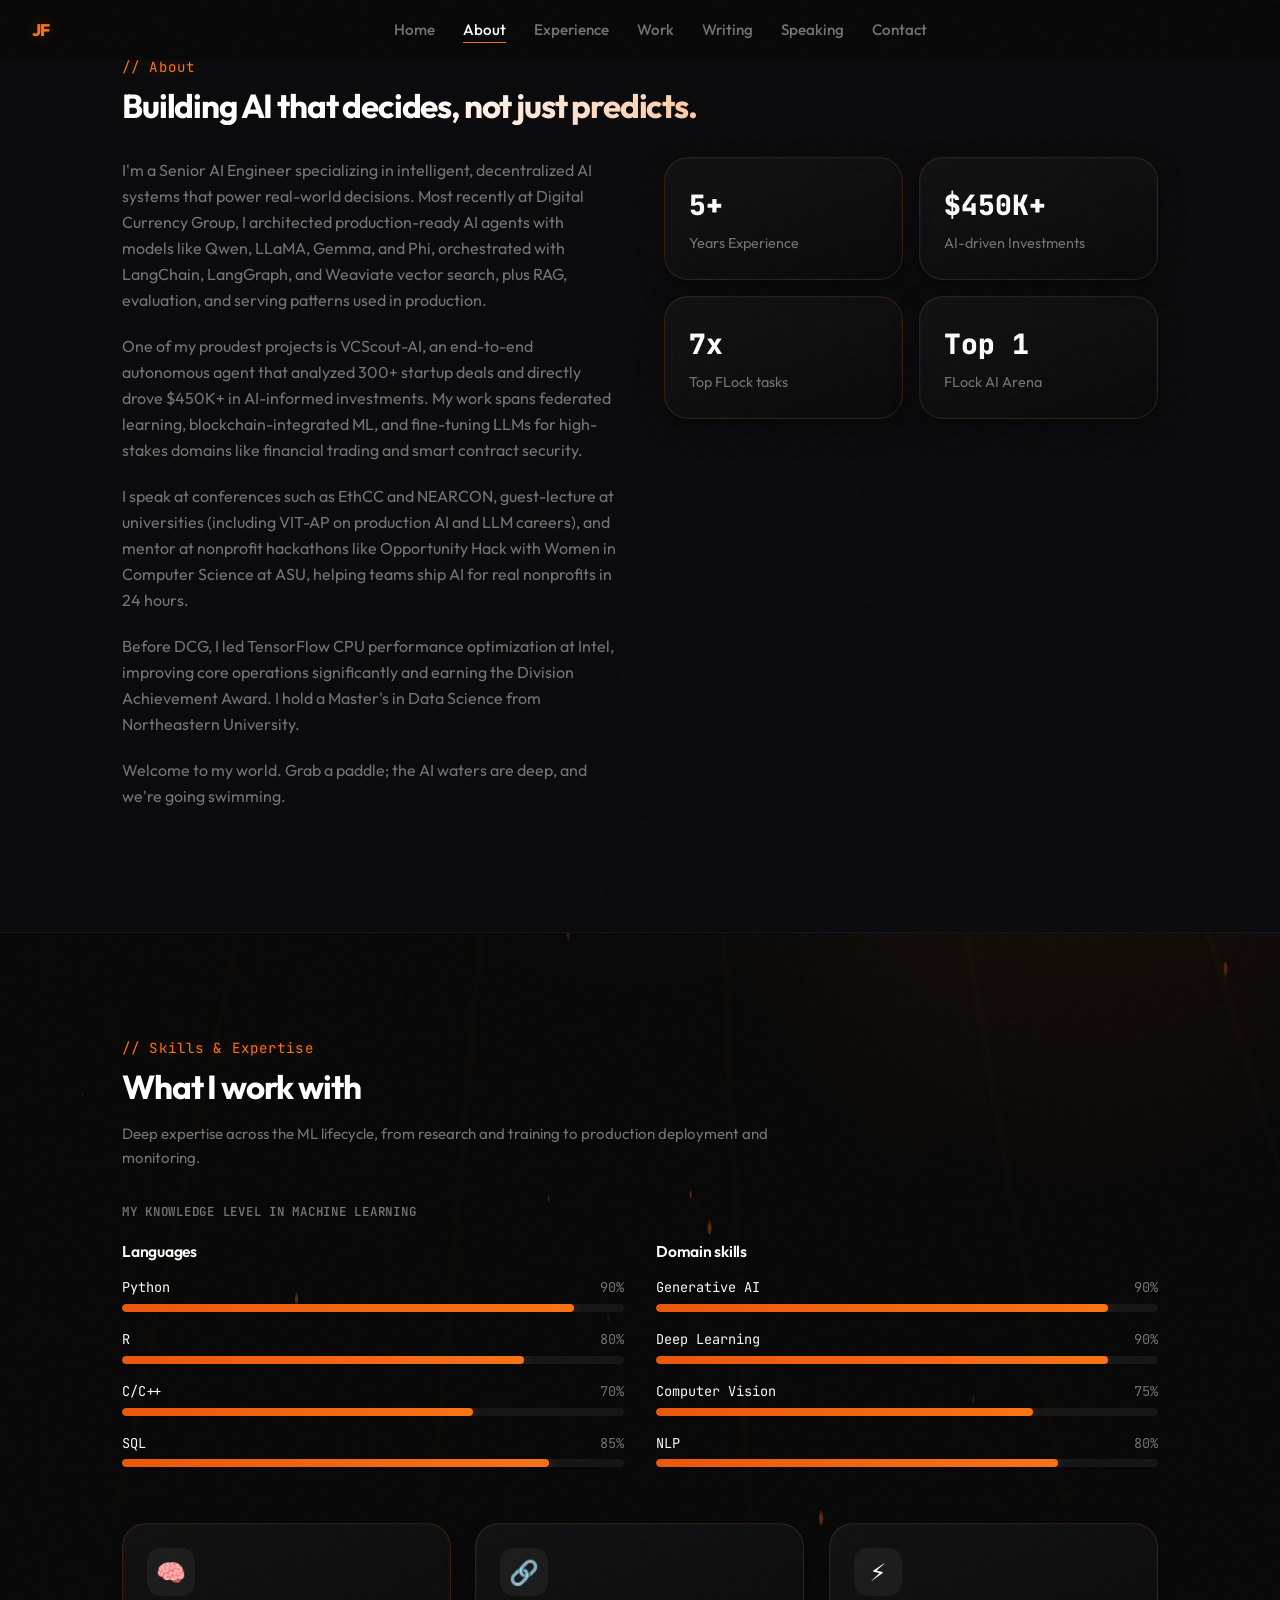
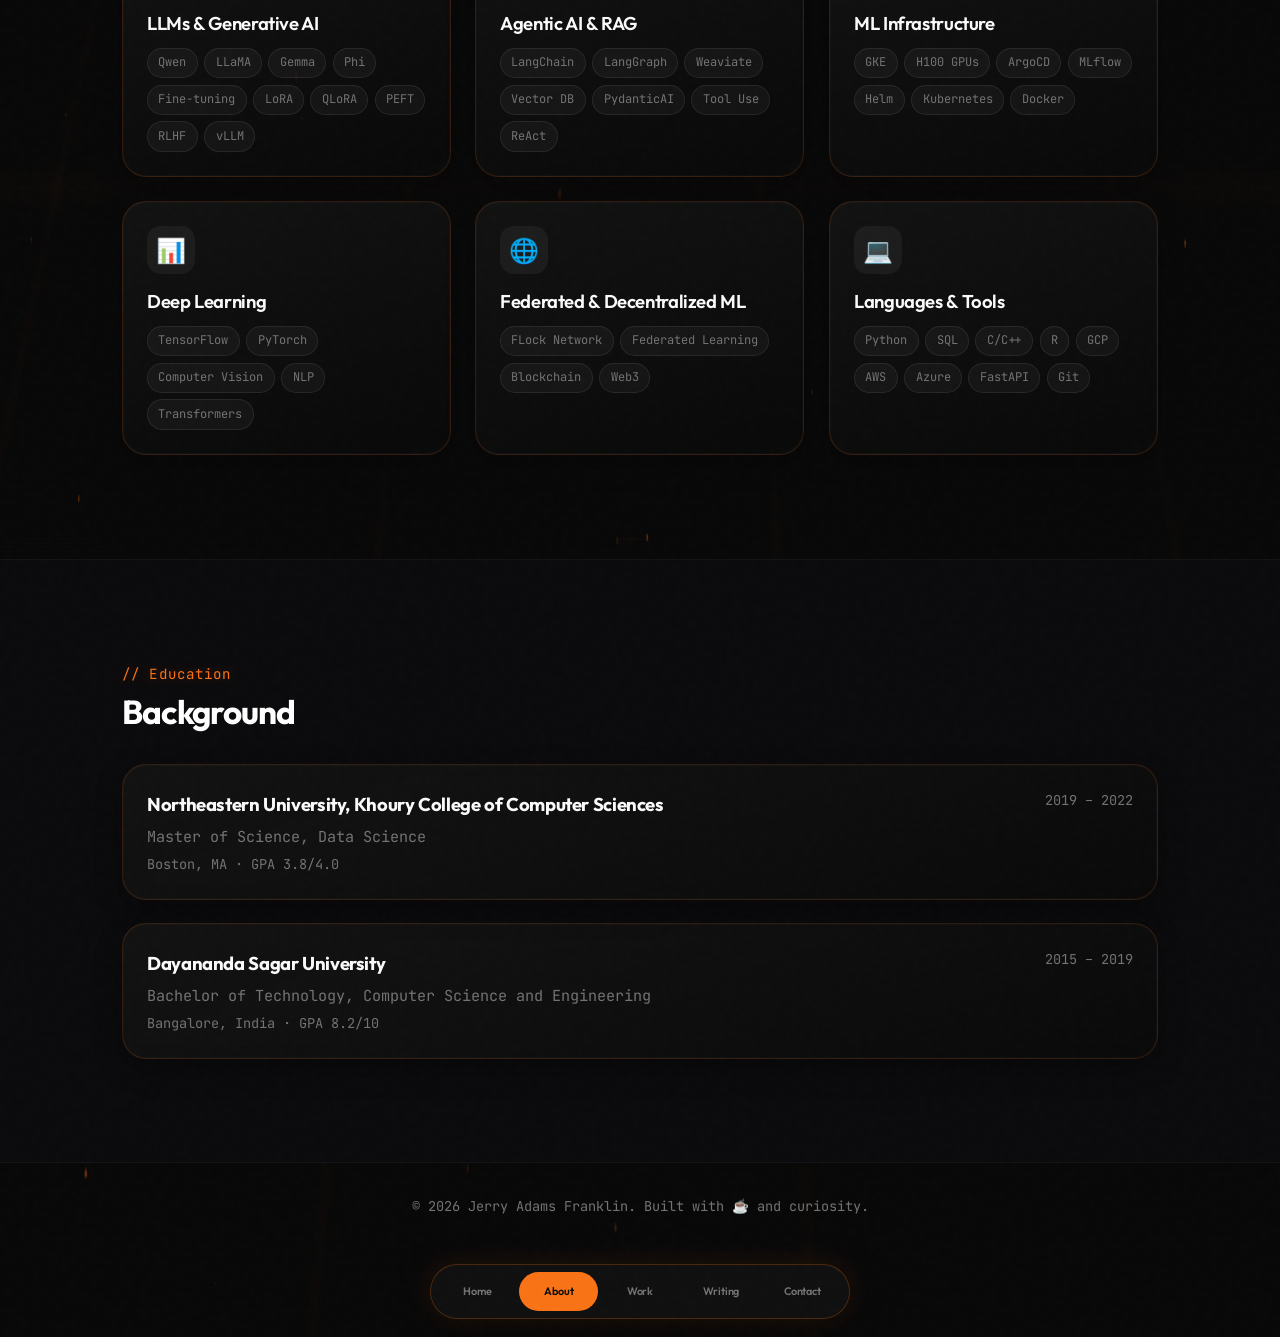
==== commit 0a73c21d: "Polish the digital Home shell and extend the theme across every page. Scroll Home gets more scale an" ====
--- a/about.html
+++ b/about.html
@@ -23,7 +23,15 @@
   <link href="https://fonts.googleapis.com/css2?family=JetBrains+Mono:wght@400;500;600&family=Outfit:wght@300;400;500;600;700;800&display=swap" rel="stylesheet">
   <link rel="stylesheet" href="assets/css/site.css">
 </head>
-<body class="app-shell">
+<body class="app-shell digital-theme">
+  <div class="digital-bg" aria-hidden="true">
+    <div class="digital-grid"></div>
+    <div class="digital-glow digital-glow-a"></div>
+    <div class="digital-glow digital-glow-b"></div>
+    <div class="digital-scan"></div>
+    <canvas class="digital-particles" data-particles></canvas>
+  </div>
+
   <nav class="nav" id="nav">
     <a href="index.html" class="nav-brand" aria-label="Jerry Adams Franklin home">JF</a>
     <ul class="nav-links" id="navLinks">
@@ -40,7 +48,7 @@
     </button>
   </nav>
 
-  <main class="page-main">
+  <main class="page-main digital-page">
     <section id="about" class="reveal">
       <p class="section-label">// About</p>
       <h1 class="section-title">Building AI that decides, not just predicts.</h1>
--- a/assets/css/site.css
+++ b/assets/css/site.css
@@ -837,7 +837,7 @@
 
     /* ----- Sections common ----- */
     section {
-      padding: 5.25rem 2rem;
+      padding: 6.5rem 2rem;
       max-width: 1100px;
       margin: 0 auto;
       position: relative;
@@ -2241,6 +2241,889 @@
       }
     }
 
+
+
+    /* ----- Digital theme atmosphere + motion ----- */
+    .digital-theme {
+      --digital-line: rgba(249, 115, 22, 0.22);
+    }
+    .digital-bg {
+      position: fixed;
+      inset: 0;
+      z-index: 0;
+      pointer-events: none;
+      overflow: hidden;
+    }
+    .digital-grid {
+      position: absolute;
+      inset: -20%;
+      background-image:
+        linear-gradient(rgba(249, 115, 22, 0.06) 1px, transparent 1px),
+        linear-gradient(90deg, rgba(249, 115, 22, 0.06) 1px, transparent 1px);
+      background-size: 48px 48px;
+      transform: perspective(600px) rotateX(58deg) translateY(-12%);
+      transform-origin: center top;
+      animation: gridDrift 22s linear infinite;
+      opacity: 0.55;
+      mask-image: linear-gradient(to bottom, rgba(0,0,0,0.85), transparent 75%);
+    }
+    @keyframes gridDrift {
+      from { background-position: 0 0; }
+      to { background-position: 0 48px; }
+    }
+    .digital-glow {
+      position: absolute;
+      border-radius: 50%;
+      filter: blur(60px);
+      opacity: 0.45;
+      animation: glowPulse 7s ease-in-out infinite;
+    }
+    .digital-glow-a {
+      width: 280px; height: 280px;
+      top: 8%; right: -40px;
+      background: rgba(249, 115, 22, 0.35);
+    }
+    .digital-glow-b {
+      width: 220px; height: 220px;
+      bottom: 18%; left: -60px;
+      background: rgba(255, 255, 255, 0.08);
+      animation-delay: -3s;
+    }
+    @keyframes glowPulse {
+      0%, 100% { transform: scale(1); opacity: 0.35; }
+      50% { transform: scale(1.15); opacity: 0.55; }
+    }
+    .digital-scan {
+      position: absolute;
+      inset: 0;
+      background: repeating-linear-gradient(
+        to bottom,
+        transparent 0,
+        transparent 3px,
+        rgba(255,255,255,0.015) 3px,
+        rgba(255,255,255,0.015) 4px
+      );
+      animation: scanMove 8s linear infinite;
+      opacity: 0.4;
+    }
+    @keyframes scanMove {
+      from { transform: translateY(0); }
+      to { transform: translateY(4px); }
+    }
+    .digital-particles {
+      position: absolute;
+      inset: 0;
+      width: 100%;
+      height: 100%;
+      opacity: 0.7;
+    }
+
+    .digital-status {
+      display: inline-flex;
+      align-items: center;
+      gap: 0.45rem;
+      font-family: var(--font-mono);
+      font-size: 0.68rem;
+      letter-spacing: 0.08em;
+      color: rgba(249, 115, 22, 0.9);
+      margin-bottom: 1rem;
+      padding: 0.35rem 0.7rem;
+      border-radius: 999px;
+      border: 1px solid rgba(249, 115, 22, 0.35);
+      background: rgba(249, 115, 22, 0.08);
+      box-shadow: 0 0 20px rgba(249, 115, 22, 0.12);
+    }
+    .digital-pulse {
+      width: 7px;
+      height: 7px;
+      border-radius: 50%;
+      background: #22c55e;
+      box-shadow: 0 0 10px #22c55e;
+      animation: pulseDot 1.4s ease-in-out infinite;
+    }
+    @keyframes pulseDot {
+      0%, 100% { opacity: 1; transform: scale(1); }
+      50% { opacity: 0.45; transform: scale(0.85); }
+    }
+    .digital-status-sep { opacity: 0.45; }
+    .digital-clock { color: #d4d4d4; }
+
+    .home-hero-photo-wrap {
+      position: relative;
+      width: 148px;
+      height: 148px;
+      flex-shrink: 0;
+      animation: photoFloat 5.5s ease-in-out infinite;
+    }
+    @keyframes photoFloat {
+      0%, 100% { transform: translateY(0); }
+      50% { transform: translateY(-8px); }
+    }
+    .home-hero-photo-wrap .home-hero-photo {
+      width: 100%;
+      height: 100%;
+      border-radius: 22px;
+      position: relative;
+      z-index: 1;
+    }
+    .photo-ring {
+      position: absolute;
+      inset: -6px;
+      border-radius: 26px;
+      border: 1px solid rgba(249, 115, 22, 0.45);
+      animation: ringSpin 10s linear infinite;
+      background:
+        conic-gradient(from 0deg, transparent 0 60%, rgba(249,115,22,0.7) 75%, transparent 90%);
+      -webkit-mask: linear-gradient(#000 0 0) content-box, linear-gradient(#000 0 0);
+      mask: linear-gradient(#000 0 0) content-box, linear-gradient(#000 0 0);
+      -webkit-mask-composite: xor;
+      mask-composite: exclude;
+      padding: 1px;
+    }
+    @keyframes ringSpin {
+      to { transform: rotate(360deg); }
+    }
+    .photo-corner {
+      position: absolute;
+      width: 12px;
+      height: 12px;
+      border: 2px solid var(--brand);
+      z-index: 2;
+    }
+    .photo-corner-tl { top: -2px; left: -2px; border-right: 0; border-bottom: 0; }
+    .photo-corner-tr { top: -2px; right: -2px; border-left: 0; border-bottom: 0; }
+    .photo-corner-bl { bottom: -2px; left: -2px; border-right: 0; border-top: 0; }
+    .photo-corner-br { bottom: -2px; right: -2px; border-left: 0; border-top: 0; }
+
+    .mono-tag {
+      font-family: var(--font-mono);
+      color: var(--brand);
+      margin-right: 0.25rem;
+    }
+    .name-glow {
+      color: var(--brand);
+      text-shadow: 0 0 24px rgba(249, 115, 22, 0.45);
+    }
+    .typed-cursor {
+      display: inline-block;
+      margin-left: 1px;
+      color: var(--brand);
+      animation: blink 1s step-end infinite;
+      font-weight: 400;
+    }
+    @keyframes blink {
+      50% { opacity: 0; }
+    }
+
+    .stat-chip {
+      position: relative;
+      overflow: hidden;
+      background: rgba(8, 8, 8, 0.7) !important;
+      border: 1px solid rgba(249, 115, 22, 0.25) !important;
+      box-shadow: inset 0 0 0 1px rgba(255,255,255,0.03), 0 0 24px rgba(249, 115, 22, 0.08);
+    }
+    .stat-chip::after {
+      content: '';
+      position: absolute;
+      top: 0; left: -40%;
+      width: 40%; height: 100%;
+      background: linear-gradient(90deg, transparent, rgba(249,115,22,0.18), transparent);
+      animation: chipShine 3.8s ease-in-out infinite;
+    }
+    .stat-chip:nth-child(2)::after { animation-delay: 0.8s; }
+    .stat-chip:nth-child(3)::after { animation-delay: 1.6s; }
+    @keyframes chipShine {
+      0% { left: -40%; }
+      40%, 100% { left: 120%; }
+    }
+
+    .signal-row {
+      display: flex;
+      align-items: flex-end;
+      gap: 5px;
+      height: 22px;
+      margin-top: 1.75rem;
+      opacity: 0.75;
+    }
+    .signal-row span {
+      width: 4px;
+      border-radius: 2px;
+      background: var(--brand);
+      animation: signalBar 1.2s ease-in-out infinite;
+    }
+    .signal-row span:nth-child(1) { height: 35%; animation-delay: 0s; }
+    .signal-row span:nth-child(2) { height: 55%; animation-delay: 0.1s; }
+    .signal-row span:nth-child(3) { height: 80%; animation-delay: 0.2s; }
+    .signal-row span:nth-child(4) { height: 45%; animation-delay: 0.3s; }
+    .signal-row span:nth-child(5) { height: 65%; animation-delay: 0.4s; }
+    @keyframes signalBar {
+      0%, 100% { transform: scaleY(0.7); opacity: 0.5; }
+      50% { transform: scaleY(1); opacity: 1; }
+    }
+
+    .home-sec-label {
+      font-family: var(--font-mono);
+      text-shadow: 0 0 12px rgba(249, 115, 22, 0.35);
+    }
+    .home-sec-title {
+      background: linear-gradient(120deg, #fff 30%, #f97316 100%);
+      -webkit-background-clip: text;
+      background-clip: text;
+      color: transparent;
+    }
+
+    .subcard {
+      position: relative;
+      overflow: hidden;
+      background: linear-gradient(160deg, rgba(20,20,20,0.95), rgba(10,10,10,0.88)) !important;
+      border: 1px solid rgba(249, 115, 22, 0.18) !important;
+      box-shadow: 0 0 0 1px rgba(255,255,255,0.02) inset, 0 10px 30px rgba(0,0,0,0.35);
+    }
+    .subcard-beam {
+      position: absolute;
+      top: 0; left: -30%;
+      width: 35%;
+      height: 100%;
+      background: linear-gradient(90deg, transparent, rgba(249,115,22,0.12), transparent);
+      transform: skewX(-18deg);
+      transition: left 0.55s var(--ease-premium);
+      pointer-events: none;
+    }
+    .subcard:hover .subcard-beam {
+      left: 110%;
+    }
+    .subcard::before {
+      content: '';
+      position: absolute;
+      inset: 0;
+      border-radius: inherit;
+      padding: 1px;
+      background: linear-gradient(135deg, rgba(249,115,22,0.55), transparent 35%, transparent 65%, rgba(249,115,22,0.25));
+      -webkit-mask: linear-gradient(#000 0 0) content-box, linear-gradient(#000 0 0);
+      mask: linear-gradient(#000 0 0) content-box, linear-gradient(#000 0 0);
+      -webkit-mask-composite: xor;
+      mask-composite: exclude;
+      opacity: 0.55;
+      pointer-events: none;
+    }
+    .subcard:hover {
+      transform: translateY(-8px) rotate(-0.8deg) scale(1.01);
+      border-color: rgba(249, 115, 22, 0.55) !important;
+      box-shadow: 0 0 28px rgba(249, 115, 22, 0.18), 0 16px 40px rgba(0,0,0,0.45);
+    }
+    .subcard:nth-child(even):hover {
+      transform: translateY(-8px) rotate(0.8deg) scale(1.01);
+    }
+    .subcard-cta {
+      font-family: var(--font-mono);
+      letter-spacing: 0.04em;
+      text-transform: uppercase;
+      font-size: 0.75rem !important;
+    }
+    .subcard-accent {
+      background: linear-gradient(145deg, rgba(249,115,22,0.2), rgba(12,12,12,0.9)) !important;
+      border-color: rgba(249,115,22,0.45) !important;
+      box-shadow: 0 0 32px rgba(249, 115, 22, 0.15);
+    }
+
+    .modal-sheet {
+      border: 1px solid rgba(249, 115, 22, 0.28) !important;
+      background:
+        linear-gradient(180deg, rgba(249,115,22,0.08), transparent 80px),
+        #101010 !important;
+      box-shadow: 0 0 40px rgba(249, 115, 22, 0.12), 0 -8px 40px rgba(0,0,0,0.55) !important;
+    }
+    .app-dock {
+      border-color: rgba(249, 115, 22, 0.25) !important;
+      box-shadow: 0 0 28px rgba(249, 115, 22, 0.12), 0 12px 40px rgba(0,0,0,0.45) !important;
+    }
+
+    /* Detail pages share digital atmosphere */
+    .digital-page {
+      position: relative;
+      z-index: 1;
+      max-width: none;
+      margin: 0;
+      padding: 0;
+    }
+    .digital-theme .digital-page .section-label {
+      font-family: var(--font-mono);
+      text-shadow: 0 0 12px rgba(249, 115, 22, 0.35);
+    }
+    .digital-theme .digital-page .section-title {
+      background: linear-gradient(120deg, #fff 28%, #f97316 100%);
+      -webkit-background-clip: text;
+      background-clip: text;
+      color: transparent;
+      letter-spacing: -0.035em;
+    }
+    .digital-theme .digital-page .achievement-item,
+    .digital-theme .digital-page .portfolio-card,
+    .digital-theme .digital-page .education-card,
+    .digital-theme .digital-page .skill-card,
+    .digital-theme .digital-page .stat-card {
+      position: relative;
+      border-color: rgba(249, 115, 22, 0.16);
+      background: linear-gradient(160deg, rgba(20,20,20,0.92), rgba(10,10,10,0.88));
+      box-shadow: 0 0 0 1px rgba(255,255,255,0.02) inset, 0 10px 28px rgba(0,0,0,0.32);
+      transition: transform 0.35s var(--ease-premium), border-color 0.3s var(--ease-smooth), box-shadow 0.35s var(--ease-smooth);
+    }
+    .digital-theme .digital-page .achievement-item:hover,
+    .digital-theme .digital-page .portfolio-card:hover,
+    .digital-theme .digital-page .education-card:hover,
+    .digital-theme .digital-page .skill-card:hover,
+    .digital-theme .digital-page .stat-card:hover {
+      transform: translateY(-6px) rotate(-0.4deg);
+      border-color: rgba(249, 115, 22, 0.4);
+      box-shadow: 0 0 24px rgba(249, 115, 22, 0.12), 0 14px 36px rgba(0,0,0,0.4);
+    }
+    .digital-theme .digital-page .timeline-item {
+      transition: transform 0.35s var(--ease-premium);
+    }
+    .digital-theme .digital-page .timeline-item:hover {
+      transform: translateX(4px);
+    }
+    .digital-theme .digital-page .timeline-dot {
+      box-shadow: 0 0 14px rgba(249, 115, 22, 0.55);
+    }
+    .digital-theme .digital-page .skill-bar-fill {
+      box-shadow: 0 0 12px rgba(249, 115, 22, 0.35);
+    }
+    .digital-theme .digital-page .contact-links a {
+      border-color: rgba(249, 115, 22, 0.22);
+      background: rgba(255,255,255,0.03);
+      transition: transform 0.35s var(--ease-premium), border-color 0.3s var(--ease-smooth), box-shadow 0.35s var(--ease-smooth);
+    }
+    .digital-theme .digital-page .contact-links a:hover {
+      border-color: rgba(249, 115, 22, 0.5);
+      box-shadow: 0 0 22px rgba(249, 115, 22, 0.15);
+      transform: translateY(-2px);
+    }
+    .digital-theme .nav-brand {
+      text-shadow: 0 0 16px rgba(249, 115, 22, 0.35);
+    }
+    /* Staggered card rise on detail pages once section reveals */
+    .digital-theme .digital-page .reveal.visible .achievement-item,
+    .digital-theme .digital-page .reveal.visible .portfolio-card,
+    .digital-theme .digital-page .reveal.visible .education-card,
+    .digital-theme .digital-page .reveal.visible .skill-card,
+    .digital-theme .digital-page .reveal.visible .stat-card,
+    .digital-theme .digital-page .reveal.visible .timeline-item,
+    .digital-theme .digital-page .reveal.visible .knowledge-grid > div {
+      animation: digitalCardIn 0.7s var(--ease-premium) both;
+    }
+    .digital-theme .digital-page .reveal.visible .stat-card:nth-child(1),
+    .digital-theme .digital-page .reveal.visible .skill-card:nth-child(1),
+    .digital-theme .digital-page .reveal.visible .portfolio-card:nth-child(1),
+    .digital-theme .digital-page .reveal.visible .timeline-item:nth-child(1),
+    .digital-theme .digital-page .reveal.visible .education-card:nth-child(1),
+    .digital-theme .digital-page .reveal.visible .achievement-item:nth-child(1) { animation-delay: 0.04s; }
+    .digital-theme .digital-page .reveal.visible .stat-card:nth-child(2),
+    .digital-theme .digital-page .reveal.visible .skill-card:nth-child(2),
+    .digital-theme .digital-page .reveal.visible .portfolio-card:nth-child(2),
+    .digital-theme .digital-page .reveal.visible .timeline-item:nth-child(2),
+    .digital-theme .digital-page .reveal.visible .education-card:nth-child(2),
+    .digital-theme .digital-page .reveal.visible .achievement-item:nth-child(2) { animation-delay: 0.1s; }
+    .digital-theme .digital-page .reveal.visible .stat-card:nth-child(3),
+    .digital-theme .digital-page .reveal.visible .skill-card:nth-child(3),
+    .digital-theme .digital-page .reveal.visible .portfolio-card:nth-child(3),
+    .digital-theme .digital-page .reveal.visible .timeline-item:nth-child(3),
+    .digital-theme .digital-page .reveal.visible .education-card:nth-child(3),
+    .digital-theme .digital-page .reveal.visible .achievement-item:nth-child(3) { animation-delay: 0.16s; }
+    .digital-theme .digital-page .reveal.visible .stat-card:nth-child(4),
+    .digital-theme .digital-page .reveal.visible .skill-card:nth-child(4),
+    .digital-theme .digital-page .reveal.visible .portfolio-card:nth-child(4),
+    .digital-theme .digital-page .reveal.visible .timeline-item:nth-child(4),
+    .digital-theme .digital-page .reveal.visible .education-card:nth-child(4),
+    .digital-theme .digital-page .reveal.visible .achievement-item:nth-child(4) { animation-delay: 0.22s; }
+    @keyframes digitalCardIn {
+      from { opacity: 0; transform: translateY(16px) scale(0.985); }
+      to { opacity: 1; transform: none; }
+    }
+    .digital-theme .digital-page .reveal.visible .section-label {
+      animation: digitalLabelIn 0.55s var(--ease-premium) both;
+    }
+    @keyframes digitalLabelIn {
+      from { opacity: 0; letter-spacing: 0.2em; }
+      to { opacity: 1; letter-spacing: 0.08em; }
+    }
+    @media (min-width: 900px) {
+      .home-hero-photo-wrap {
+        width: 168px;
+        height: 168px;
+      }
+      .home-flow {
+        padding-left: 2rem;
+        padding-right: 2rem;
+      }
+    }
+
+    @media (prefers-reduced-motion: reduce) {
+      .digital-grid,
+      .digital-glow,
+      .digital-scan,
+      .photo-ring,
+      .stat-chip::after,
+      .signal-row span,
+      .digital-pulse,
+      .typed-cursor,
+      .home-hero-photo-wrap {
+        animation: none !important;
+      }
+      .digital-particles { display: none; }
+      .digital-theme .digital-page .reveal.visible .achievement-item,
+      .digital-theme .digital-page .reveal.visible .portfolio-card,
+      .digital-theme .digital-page .reveal.visible .education-card,
+      .digital-theme .digital-page .reveal.visible .skill-card,
+      .digital-theme .digital-page .reveal.visible .stat-card,
+      .digital-theme .digital-page .reveal.visible .timeline-item,
+      .digital-theme .digital-page .reveal.visible .knowledge-grid > div,
+      .digital-theme .digital-page .reveal.visible .section-label {
+        animation: none !important;
+      }
+    }
+
+    /* ----- Scroll Home + subsection cards + modal ----- */
+    .home-scroll {
+      padding-bottom: 8rem;
+    }
+    .home-flow {
+      position: relative;
+      z-index: 1;
+      max-width: 1100px;
+      margin: 0 auto;
+      padding: calc(var(--nav-height) + 2rem) 1.75rem 4.5rem;
+    }
+    .home-hero {
+      padding: 3.5rem 0 5rem;
+      scroll-margin-top: calc(var(--nav-height-scrolled) + 1rem);
+    }
+    .home-hero-inner {
+      display: flex;
+      align-items: center;
+      gap: 2.25rem;
+      margin-bottom: 2.5rem;
+    }
+    .home-hero-photo {
+      width: 100%;
+      height: 100%;
+      border-radius: 22px;
+      object-fit: cover;
+      border: 1px solid rgba(255,255,255,0.1);
+      box-shadow: 0 10px 30px rgba(0,0,0,0.4);
+      flex-shrink: 0;
+    }
+    .home-hero-kicker {
+      font-size: 1.05rem;
+      color: var(--brand);
+      font-weight: 600;
+      margin-bottom: 0.65rem;
+      letter-spacing: -0.01em;
+    }
+    .home-hero-name {
+      font-size: clamp(2.45rem, 6.5vw, 3.55rem);
+      font-weight: 700;
+      letter-spacing: -0.045em;
+      line-height: 1.05;
+      margin: 0 0 0.9rem;
+    }
+    .home-hero-lede {
+      font-size: clamp(1.15rem, 2.6vw, 1.4rem);
+      color: #a3a3a3;
+      line-height: 1.55;
+      letter-spacing: -0.015em;
+      max-width: 40rem;
+      margin: 0;
+      min-height: 1.6em;
+    }
+    .home-hero-stats {
+      display: grid;
+      grid-template-columns: repeat(3, 1fr);
+      gap: 1.25rem;
+    }
+    .home-hero-stats div {
+      background: rgba(255,255,255,0.035);
+      border: 1px solid rgba(255,255,255,0.07);
+      border-radius: 22px;
+      padding: 1.65rem 1.1rem;
+      text-align: center;
+      transition: transform 0.45s cubic-bezier(0.34, 1.45, 0.64, 1), border-color 0.3s var(--ease-smooth), box-shadow 0.35s var(--ease-smooth);
+    }
+    .home-hero-stats div:hover {
+      transform: translateY(-6px) rotate(-1deg);
+      border-color: rgba(249, 115, 22, 0.45);
+      box-shadow: 0 0 28px rgba(249, 115, 22, 0.16);
+    }
+    .home-hero-stats div:nth-child(2):hover { transform: translateY(-6px) rotate(1deg); }
+    .home-hero-stats div:nth-child(3):hover { transform: translateY(-6px) rotate(-0.5deg); }
+    .home-hero-stats strong {
+      display: block;
+      font-size: clamp(1.5rem, 3.2vw, 1.9rem);
+      font-weight: 700;
+      letter-spacing: -0.03em;
+    }
+    .home-hero-stats span {
+      display: block;
+      margin-top: 0.45rem;
+      font-size: 0.9rem;
+      color: var(--text-muted);
+    }
+
+    .home-sec {
+      padding: 5.5rem 0 2rem;
+      scroll-margin-top: calc(var(--nav-height-scrolled) + 0.85rem);
+    }
+    .home-sec + .home-sec {
+      border-top: 1px solid rgba(249, 115, 22, 0.08);
+      margin-top: 1.5rem;
+      padding-top: 5.5rem;
+    }
+    .home-sec-head {
+      margin-bottom: 2.25rem;
+    }
+    .home-sec-label {
+      font-size: 0.82rem;
+      font-weight: 600;
+      letter-spacing: 0.12em;
+      text-transform: uppercase;
+      color: var(--brand);
+      margin-bottom: 0.75rem;
+    }
+    .home-sec-title {
+      font-size: clamp(2.05rem, 5.2vw, 2.65rem);
+      font-weight: 700;
+      letter-spacing: -0.035em;
+      line-height: 1.12;
+      margin: 0 0 0.75rem;
+    }
+    .home-sec-sub {
+      font-size: 1.12rem;
+      color: #a3a3a3;
+      line-height: 1.6;
+      max-width: 44rem;
+      margin: 0;
+    }
+
+    .subcard-grid {
+      display: grid;
+      grid-template-columns: 1fr;
+      gap: 1.35rem;
+    }
+    @media (min-width: 640px) {
+      .subcard-grid {
+        grid-template-columns: 1fr 1fr;
+        gap: 1.5rem;
+      }
+      .subcard-grid-contact {
+        grid-template-columns: 1fr;
+        max-width: 36rem;
+      }
+    }
+    .subcard {
+      display: flex;
+      flex-direction: column;
+      align-items: flex-start;
+      text-align: left;
+      gap: 0.55rem;
+      width: 100%;
+      padding: 1.85rem 1.65rem 1.6rem;
+      border-radius: 24px;
+      border: 1px solid rgba(255,255,255,0.08);
+      background: rgba(255,255,255,0.035);
+      color: inherit;
+      cursor: pointer;
+      font: inherit;
+      transition: transform 0.45s cubic-bezier(0.34, 1.45, 0.64, 1), border-color 0.3s var(--ease-smooth), background 0.3s var(--ease-smooth), box-shadow 0.35s var(--ease-smooth);
+      animation: cardIn 0.75s cubic-bezier(0.34, 1.2, 0.64, 1) both;
+    }
+    .home-sec.visible .subcard:nth-child(1) { animation-delay: 0.05s; }
+    .home-sec.visible .subcard:nth-child(2) { animation-delay: 0.14s; }
+    .home-sec.visible .subcard:nth-child(3) { animation-delay: 0.23s; }
+    .home-sec.visible .subcard:nth-child(4) { animation-delay: 0.32s; }
+    @keyframes cardIn {
+      from { opacity: 0; transform: translateY(22px) scale(0.96) rotate(-0.6deg); }
+      to { opacity: 1; transform: none; }
+    }
+    .subcard:hover {
+      transform: translateY(-8px) rotate(-0.8deg);
+      border-color: rgba(249,115,22,0.45);
+      background: rgba(255,255,255,0.06);
+      box-shadow: 0 0 32px rgba(249, 115, 22, 0.14), 0 18px 44px rgba(0,0,0,0.4);
+    }
+    .subcard:nth-child(even):hover {
+      transform: translateY(-8px) rotate(0.8deg);
+    }
+    .subcard:active {
+      transform: scale(0.98);
+    }
+    .subcard-accent {
+      background: linear-gradient(145deg, rgba(249,115,22,0.14), rgba(255,255,255,0.03));
+      border-color: rgba(249,115,22,0.3);
+    }
+    .subcard-meta {
+      font-size: 0.72rem;
+      font-weight: 600;
+      letter-spacing: 0.06em;
+      text-transform: uppercase;
+      color: var(--text-muted);
+      margin-bottom: 0.15rem;
+    }
+    .subcard-title {
+      font-size: 1.32rem;
+      font-weight: 600;
+      letter-spacing: -0.025em;
+      line-height: 1.25;
+      color: var(--text);
+    }
+    .subcard-desc {
+      font-size: 0.98rem;
+      color: #a3a3a3;
+      line-height: 1.55;
+      letter-spacing: -0.01em;
+      margin-top: 0.15rem;
+    }
+    .subcard-cta {
+      margin-top: 1rem;
+      font-size: 0.82rem;
+      font-weight: 600;
+      color: var(--brand);
+      letter-spacing: -0.01em;
+      display: inline-flex;
+      align-items: center;
+      gap: 0.35rem;
+    }
+    .subcard-cta span {
+      display: inline-block;
+      transition: transform 0.35s cubic-bezier(0.34, 1.45, 0.64, 1);
+    }
+    .subcard:hover .subcard-cta span {
+      transform: translate(3px, -3px);
+    }
+
+    body.modal-open {
+      overflow: hidden;
+    }
+    .modal-root {
+      position: fixed;
+      inset: 0;
+      z-index: 2000;
+      display: flex;
+      align-items: flex-end;
+      justify-content: center;
+    }
+    @media (min-width: 720px) {
+      .modal-root {
+        align-items: center;
+        padding: 1.5rem;
+      }
+    }
+    .modal-backdrop {
+      position: absolute;
+      inset: 0;
+      background: rgba(0,0,0,0.62);
+      opacity: 0;
+      transition: opacity 0.28s var(--ease-smooth);
+      backdrop-filter: blur(8px);
+      -webkit-backdrop-filter: blur(8px);
+    }
+    .modal-sheet {
+      position: relative;
+      z-index: 1;
+      width: min(560px, 100%);
+      max-height: min(86vh, 760px);
+      overflow: auto;
+      background: #121212;
+      border: 1px solid rgba(255,255,255,0.1);
+      border-radius: 24px 24px 0 0;
+      padding: 0.85rem 1.2rem 1.5rem;
+      box-shadow: 0 -8px 40px rgba(0,0,0,0.5);
+      transform: translateY(24px) scale(0.98);
+      opacity: 0;
+      transition: transform 0.35s var(--ease-premium), opacity 0.28s var(--ease-smooth);
+    }
+    @media (min-width: 720px) {
+      .modal-sheet {
+        border-radius: 24px;
+        transform: translateY(16px) scale(0.97);
+        padding: 1.25rem 1.4rem 1.6rem;
+      }
+    }
+    .modal-root.is-open .modal-backdrop { opacity: 1; }
+    .modal-root.is-open .modal-sheet {
+      transform: none;
+      opacity: 1;
+    }
+    .modal-grab {
+      width: 42px;
+      height: 4px;
+      border-radius: 999px;
+      background: rgba(255,255,255,0.18);
+      margin: 0.15rem auto 0.85rem;
+    }
+    @media (min-width: 720px) {
+      .modal-grab { display: none; }
+    }
+    .modal-close {
+      position: absolute;
+      top: 0.75rem;
+      right: 0.85rem;
+      width: 2rem;
+      height: 2rem;
+      border: none;
+      border-radius: 999px;
+      background: rgba(255,255,255,0.06);
+      color: var(--text);
+      font-size: 1.35rem;
+      line-height: 1;
+      cursor: pointer;
+      transition: background 0.25s var(--ease-smooth);
+    }
+    .modal-close:hover {
+      background: rgba(255,255,255,0.12);
+    }
+    .modal-kicker {
+      font-size: 0.72rem;
+      font-weight: 600;
+      letter-spacing: 0.1em;
+      text-transform: uppercase;
+      color: var(--brand);
+      margin: 0.2rem 0 0.45rem;
+    }
+    .modal-title {
+      font-size: clamp(1.25rem, 4vw, 1.55rem);
+      font-weight: 700;
+      letter-spacing: -0.03em;
+      line-height: 1.2;
+      margin: 0 0 0.9rem;
+      padding-right: 2rem;
+    }
+    .modal-prose p,
+    .modal-note {
+      font-size: 0.98rem;
+      line-height: 1.65;
+      color: #b0b0b0;
+      margin: 0 0 0.85rem;
+    }
+    .modal-list {
+      list-style: none;
+      margin: 0 0 1rem;
+      padding: 0;
+    }
+    .modal-list li {
+      position: relative;
+      padding: 0.55rem 0 0.55rem 1rem;
+      border-bottom: 1px solid rgba(255,255,255,0.06);
+      font-size: 0.95rem;
+      line-height: 1.5;
+      color: #b0b0b0;
+    }
+    .modal-list li::before {
+      content: '';
+      position: absolute;
+      left: 0;
+      top: 1rem;
+      width: 5px;
+      height: 5px;
+      border-radius: 50%;
+      background: var(--brand);
+    }
+    .modal-list li:last-child { border-bottom: none; }
+    .modal-stats {
+      display: grid;
+      grid-template-columns: repeat(4, 1fr);
+      gap: 0.45rem;
+      margin: 0.5rem 0 1rem;
+    }
+    .modal-stats div {
+      text-align: center;
+      padding: 0.65rem 0.3rem;
+      border-radius: 12px;
+      background: rgba(255,255,255,0.04);
+      border: 1px solid rgba(255,255,255,0.06);
+    }
+    .modal-stats strong {
+      display: block;
+      font-size: 0.95rem;
+      color: var(--text);
+    }
+    .modal-stats span {
+      font-size: 0.65rem;
+      color: var(--text-muted);
+    }
+    .modal-link {
+      display: inline-flex;
+      margin: 0.25rem 0.75rem 0.25rem 0;
+      font-size: 0.9rem;
+      font-weight: 600;
+      color: var(--brand);
+      text-decoration: none;
+    }
+    .modal-link:hover { color: var(--brand-hover); }
+    .modal-contact-links {
+      display: flex;
+      flex-wrap: wrap;
+      gap: 0.55rem;
+      margin-bottom: 1rem;
+    }
+    .modal-contact-links a {
+      padding: 0.7rem 1rem;
+      border-radius: 980px;
+      border: 1px solid rgba(255,255,255,0.12);
+      background: rgba(255,255,255,0.04);
+      color: var(--text);
+      font-size: 0.88rem;
+      font-weight: 600;
+      text-decoration: none;
+      transition: border-color 0.25s var(--ease-smooth), background 0.25s var(--ease-smooth);
+    }
+    .modal-contact-links a:hover {
+      border-color: rgba(249,115,22,0.45);
+      background: rgba(249,115,22,0.1);
+      color: var(--text);
+    }
+
+    .reveal {
+      opacity: 0;
+      transform: translateY(18px);
+      transition: opacity 0.7s var(--ease-premium), transform 0.7s var(--ease-premium);
+    }
+    .reveal.visible {
+      opacity: 1;
+      transform: none;
+    }
+    .home-sec .subcard {
+      opacity: 0;
+    }
+    .home-sec.visible .subcard {
+      opacity: 1;
+    }
+
+    @media (max-width: 520px) {
+      .home-hero-photo-wrap {
+        width: 96px;
+        height: 96px;
+      }
+      .home-hero {
+        padding: 2.5rem 0 3.5rem;
+      }
+      .home-sec {
+        padding: 4rem 0 1.5rem;
+      }
+      .home-sec + .home-sec {
+        margin-top: 1rem;
+        padding-top: 4rem;
+      }
+      .home-hero-stats {
+        gap: 0.75rem;
+      }
+      .modal-stats {
+        grid-template-columns: repeat(2, 1fr);
+      }
+      .subcard-title {
+        font-weight: 600;
+      }
+    }
+
     @media (prefers-reduced-motion: reduce) {
       *, *::before, *::after { animation-duration: 0.01ms !important; animation-iteration-count: 1 !important; transition-duration: 0.01ms !important; }
       .hero-orb { animation: none; }
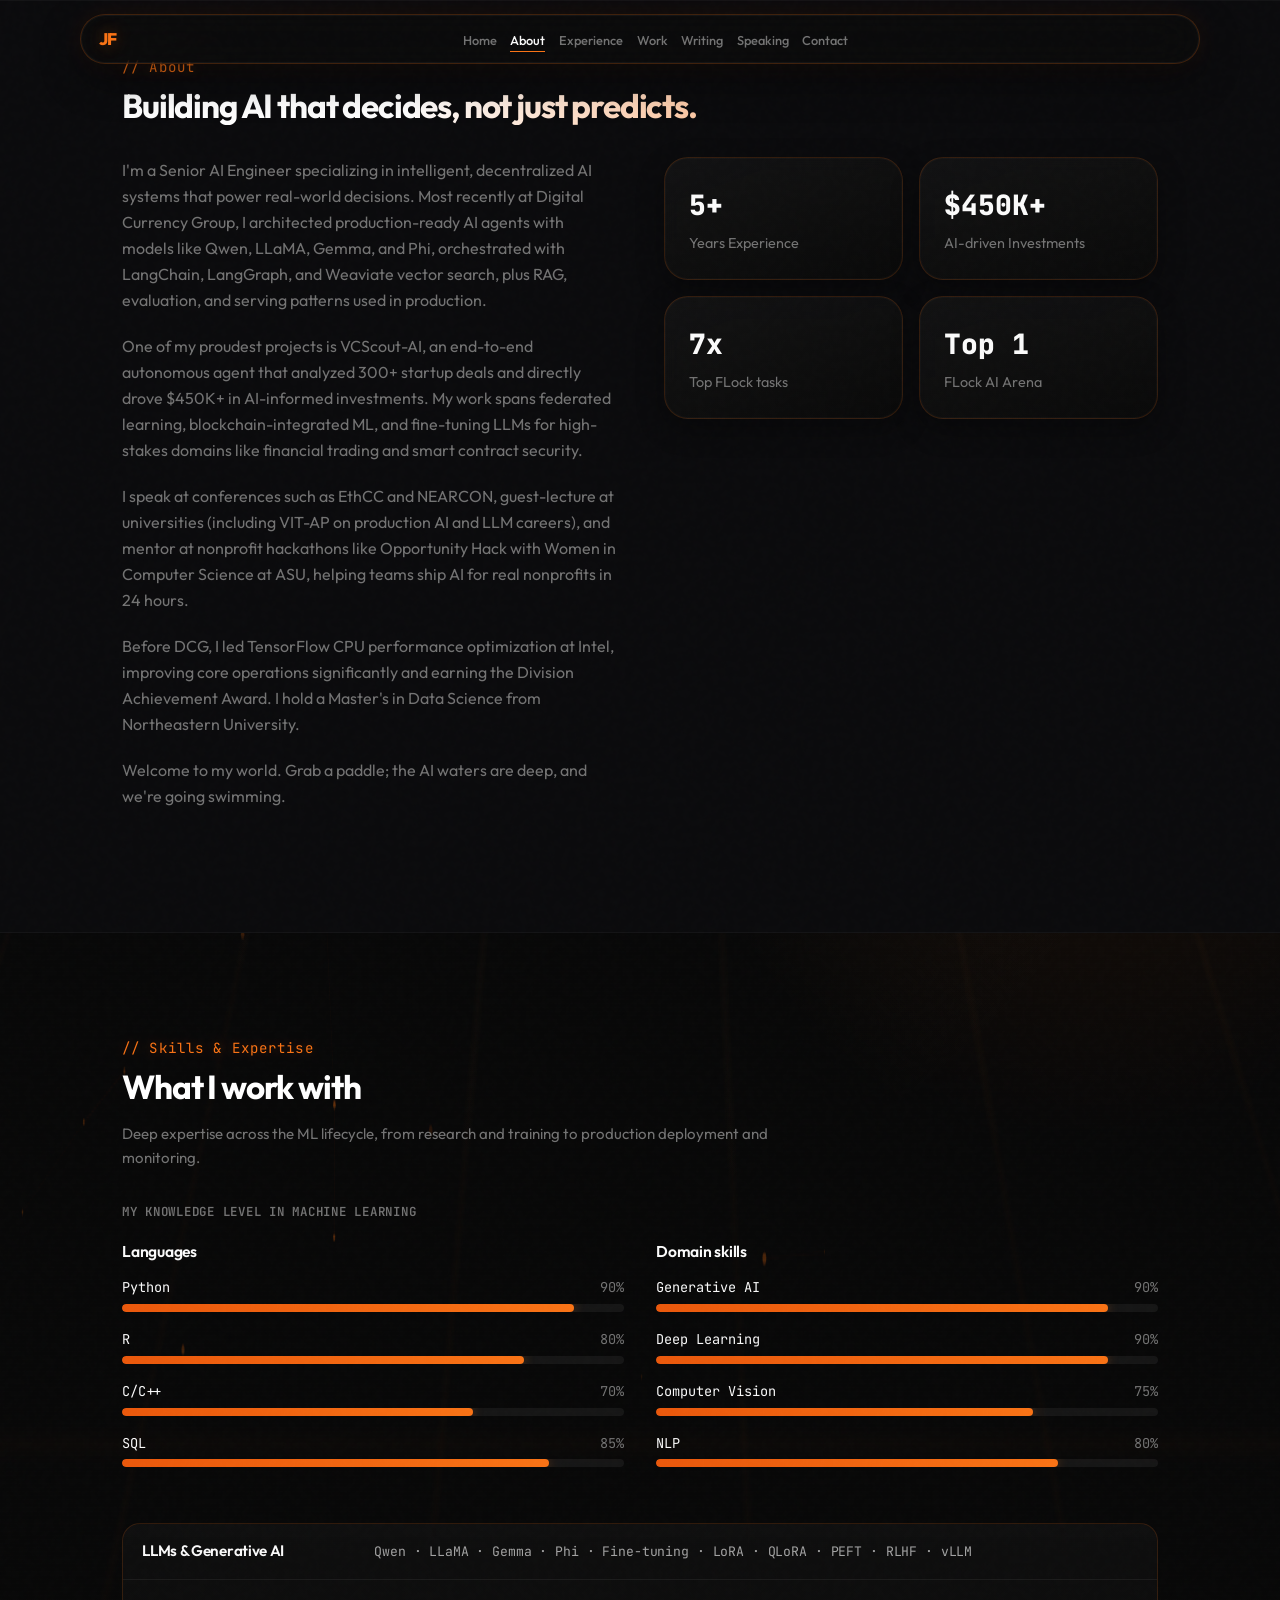
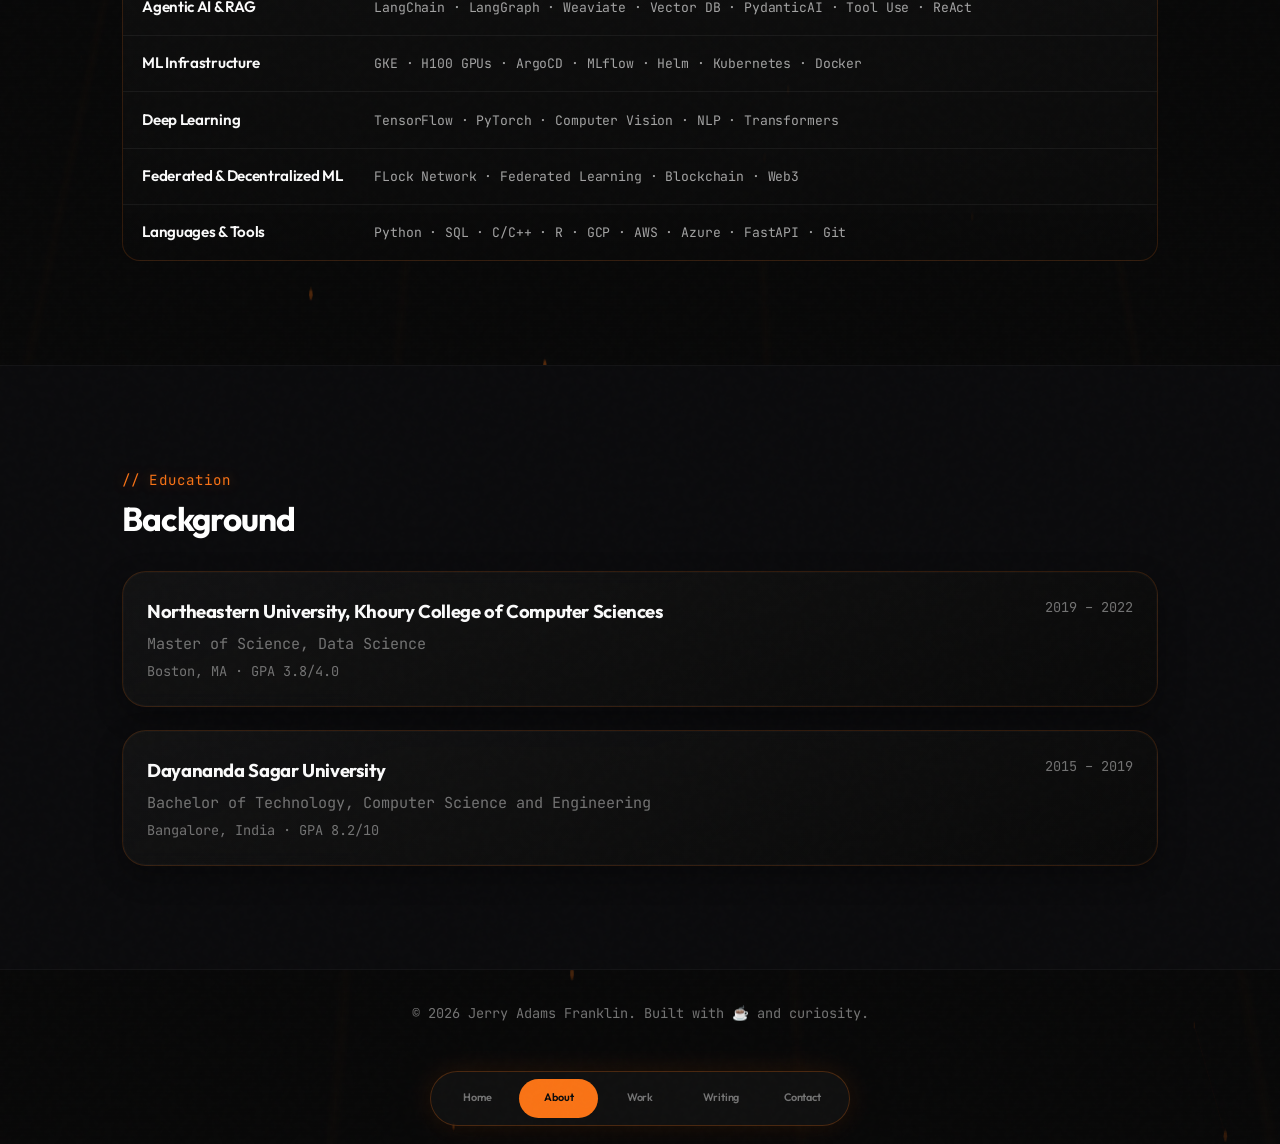
==== commit cd2d74f9: "Add floating collapse-expand nav and refresh skills layout. Restore the full original section menu, " ====
--- a/about.html
+++ b/about.html
@@ -92,50 +92,32 @@
           </div>
         </div>
       </div>
-      <div class="skills-grid">
-        <div class="skill-card">
-          <div class="icon">🧠</div>
-          <h3>LLMs & Generative AI</h3>
-          <div class="skill-tags">
-            <span>Qwen</span><span>LLaMA</span><span>Gemma</span><span>Phi</span><span>Fine-tuning</span><span>LoRA</span><span>QLoRA</span><span>PEFT</span><span>RLHF</span><span>vLLM</span>
+        <div class="skill-stack">
+          <div class="skill-row">
+            <h3>LLMs &amp; Generative AI</h3>
+            <p class="skill-line">Qwen · LLaMA · Gemma · Phi · Fine-tuning · LoRA · QLoRA · PEFT · RLHF · vLLM</p>
+          </div>
+          <div class="skill-row">
+            <h3>Agentic AI &amp; RAG</h3>
+            <p class="skill-line">LangChain · LangGraph · Weaviate · Vector DB · PydanticAI · Tool Use · ReAct</p>
+          </div>
+          <div class="skill-row">
+            <h3>ML Infrastructure</h3>
+            <p class="skill-line">GKE · H100 GPUs · ArgoCD · MLflow · Helm · Kubernetes · Docker</p>
+          </div>
+          <div class="skill-row">
+            <h3>Deep Learning</h3>
+            <p class="skill-line">TensorFlow · PyTorch · Computer Vision · NLP · Transformers</p>
+          </div>
+          <div class="skill-row">
+            <h3>Federated &amp; Decentralized ML</h3>
+            <p class="skill-line">FLock Network · Federated Learning · Blockchain · Web3</p>
+          </div>
+          <div class="skill-row">
+            <h3>Languages &amp; Tools</h3>
+            <p class="skill-line">Python · SQL · C/C++ · R · GCP · AWS · Azure · FastAPI · Git</p>
           </div>
         </div>
-        <div class="skill-card">
-          <div class="icon">🔗</div>
-          <h3>Agentic AI & RAG</h3>
-          <div class="skill-tags">
-            <span>LangChain</span><span>LangGraph</span><span>Weaviate</span><span>Vector DB</span><span>PydanticAI</span><span>Tool Use</span><span>ReAct</span>
-          </div>
-        </div>
-        <div class="skill-card">
-          <div class="icon">⚡</div>
-          <h3>ML Infrastructure</h3>
-          <div class="skill-tags">
-            <span>GKE</span><span>H100 GPUs</span><span>ArgoCD</span><span>MLflow</span><span>Helm</span><span>Kubernetes</span><span>Docker</span>
-          </div>
-        </div>
-        <div class="skill-card">
-          <div class="icon">📊</div>
-          <h3>Deep Learning</h3>
-          <div class="skill-tags">
-            <span>TensorFlow</span><span>PyTorch</span><span>Computer Vision</span><span>NLP</span><span>Transformers</span>
-          </div>
-        </div>
-        <div class="skill-card">
-          <div class="icon">🌐</div>
-          <h3>Federated & Decentralized ML</h3>
-          <div class="skill-tags">
-            <span>FLock Network</span><span>Federated Learning</span><span>Blockchain</span><span>Web3</span>
-          </div>
-        </div>
-        <div class="skill-card">
-          <div class="icon">💻</div>
-          <h3>Languages & Tools</h3>
-          <div class="skill-tags">
-            <span>Python</span><span>SQL</span><span>C/C++</span><span>R</span><span>GCP</span><span>AWS</span><span>Azure</span><span>FastAPI</span><span>Git</span>
-          </div>
-        </div>
-      </div>
     </section>
 
     <section id="education" class="reveal">
--- a/assets/css/site.css
+++ b/assets/css/site.css
@@ -18,7 +18,7 @@
       --text-muted: #737373;
       --font-sans: 'Outfit', system-ui, sans-serif;
       --font-mono: 'JetBrains Mono', monospace;
-      --nav-height: 80px;
+      --nav-height: 72px;
       --nav-height-scrolled: 56px;
       --radius: 14px;
       --radius-lg: 24px;
@@ -116,25 +116,203 @@
     /* ----- Navigation ----- */
     .nav {
       position: fixed;
-      top: 0;
-      left: 0;
-      right: 0;
+      top: 0.85rem;
+      left: 50%;
+      right: auto;
+      transform: translateX(-50%);
       z-index: 1000;
       display: flex;
       align-items: center;
       justify-content: flex-start;
-      gap: 1.5rem;
-      padding: 1rem 2rem;
+      gap: 0.85rem;
+      width: min(1120px, calc(100% - 1.5rem));
+      padding: 0.65rem 1.1rem;
+      background: rgba(12, 12, 12, 0.72);
+      backdrop-filter: blur(22px) saturate(1.2);
+      -webkit-backdrop-filter: blur(22px) saturate(1.2);
+      border: 1px solid rgba(249, 115, 22, 0.22);
+      border-radius: 980px;
+      box-shadow:
+        0 0 0 1px rgba(255,255,255,0.04) inset,
+        0 14px 40px rgba(0, 0, 0, 0.45),
+        0 0 28px rgba(249, 115, 22, 0.08);
+      transition:
+        top 0.45s var(--ease-premium),
+        left 0.45s var(--ease-premium),
+        right 0.45s var(--ease-premium),
+        width 0.55s cubic-bezier(0.22, 1, 0.36, 1),
+        height 0.55s cubic-bezier(0.22, 1, 0.36, 1),
+        padding 0.45s var(--ease-premium),
+        border-radius 0.55s cubic-bezier(0.22, 1, 0.36, 1),
+        border-color 0.4s var(--ease-smooth),
+        background 0.4s var(--ease-smooth),
+        box-shadow 0.4s var(--ease-smooth),
+        transform 0.45s var(--ease-premium);
+    }
+    .nav-float:not(.nav-compact) {
+      animation: navFloatBob 5.5s ease-in-out infinite;
+    }
+    @keyframes navFloatBob {
+      0%, 100% { transform: translateX(-50%) translateY(0); }
+      50% { transform: translateX(-50%) translateY(-5px); }
+    }
+    @media (prefers-reduced-motion: reduce) {
+      .nav-float:not(.nav-compact) { animation: none !important; }
+      .nav.nav-compact.nav-expanded,
+      .nav.nav-compact.nav-expanded .nav-links { animation: none !important; }
+    }
+    .nav.scrolled:not(.nav-compact) {
+      padding: 0.55rem 1rem;
+      border-color: rgba(249, 115, 22, 0.32);
       background: rgba(8, 8, 8, 0.88);
-      backdrop-filter: blur(20px);
-      -webkit-backdrop-filter: blur(20px);
-      border-bottom: 1px solid transparent;
-      transition: padding 0.5s var(--ease-premium), border-color 0.5s var(--ease-smooth), background 0.5s var(--ease-smooth);
-    }
-    .nav.scrolled {
-      padding: 0.75rem 2rem;
-      border-bottom-color: var(--border);
-      background: rgba(8, 8, 8, 0.96);
+    }
+    .nav-fab {
+      display: none;
+      align-items: center;
+      justify-content: center;
+      gap: 0.45rem;
+      border: none;
+      background: transparent;
+      color: var(--text);
+      cursor: pointer;
+      font: inherit;
+      padding: 0;
+    }
+    .nav-fab-label {
+      font-size: 0.82rem;
+      font-weight: 600;
+      letter-spacing: -0.01em;
+    }
+    .nav-fab-icon {
+      width: 1.15rem;
+      height: 0.85rem;
+      display: inline-flex;
+      flex-direction: column;
+      justify-content: space-between;
+    }
+    .nav-fab-icon span {
+      display: block;
+      height: 2px;
+      width: 100%;
+      border-radius: 2px;
+      background: currentColor;
+      transition: transform 0.35s var(--ease-premium), opacity 0.25s ease;
+    }
+    .nav.nav-expanded .nav-fab-icon span:nth-child(1) {
+      transform: translateY(5px) rotate(45deg);
+    }
+    .nav.nav-expanded .nav-fab-icon span:nth-child(2) {
+      opacity: 0;
+    }
+    .nav.nav-expanded .nav-fab-icon span:nth-child(3) {
+      transform: translateY(-5px) rotate(-45deg);
+    }
+
+    /* Compact: collapses into a floating button while scrolling */
+    .nav.nav-compact {
+      top: 1rem;
+      left: auto;
+      right: 1rem;
+      transform: none;
+      width: 3.4rem;
+      height: 3.4rem;
+      padding: 0;
+      border-radius: 999px;
+      justify-content: center;
+      gap: 0;
+      animation: none;
+      overflow: hidden;
+      box-shadow:
+        0 0 0 1px rgba(255,255,255,0.05) inset,
+        0 16px 40px rgba(0, 0, 0, 0.5),
+        0 0 28px rgba(249, 115, 22, 0.18);
+    }
+    .nav.nav-compact .nav-brand,
+    .nav.nav-compact .nav-links,
+    .nav.nav-compact .nav-toggle {
+      display: none !important;
+    }
+    .nav.nav-compact .nav-fab {
+      display: inline-flex;
+      width: 100%;
+      height: 100%;
+    }
+    .nav.nav-compact .nav-fab-label {
+      display: none;
+    }
+
+    /* Expand from compact button into full menu panel */
+    .nav.nav-compact.nav-expanded {
+      top: 0.75rem;
+      right: 0.75rem;
+      left: auto;
+      width: min(320px, calc(100% - 1.5rem));
+      height: auto;
+      max-height: min(80vh, 640px);
+      padding: 0.85rem 0.9rem 1rem;
+      border-radius: 22px;
+      align-items: stretch;
+      flex-direction: column;
+      overflow: hidden;
+      animation: navExpandIn 0.45s cubic-bezier(0.22, 1, 0.36, 1) both;
+    }
+    @keyframes navExpandIn {
+      from {
+        opacity: 0.7;
+        transform: scale(0.72);
+        transform-origin: top right;
+      }
+      to {
+        opacity: 1;
+        transform: scale(1);
+        transform-origin: top right;
+      }
+    }
+    .nav.nav-compact.nav-expanded .nav-brand {
+      display: inline-flex !important;
+      margin-bottom: 0.35rem;
+    }
+    .nav.nav-compact.nav-expanded .nav-fab {
+      position: absolute;
+      top: 0.7rem;
+      right: 0.7rem;
+      width: 2.4rem;
+      height: 2.4rem;
+      border-radius: 999px;
+      background: rgba(249, 115, 22, 0.12);
+    }
+    .nav.nav-compact.nav-expanded .nav-links {
+      display: flex !important;
+      flex-direction: column;
+      align-items: stretch;
+      gap: 0;
+      width: 100%;
+      max-height: min(68vh, 520px);
+      overflow-y: auto;
+      margin-top: 0.35rem;
+      padding-top: 0.35rem;
+      border-top: 1px solid rgba(249, 115, 22, 0.18);
+      opacity: 0;
+      transform: translateY(8px);
+      animation: navLinksIn 0.4s ease 0.08s both;
+    }
+    @keyframes navLinksIn {
+      to { opacity: 1; transform: none; }
+    }
+    .nav.nav-compact.nav-expanded .nav-links li {
+      padding: 0;
+      border-bottom: 1px solid rgba(255,255,255,0.06);
+    }
+    .nav.nav-compact.nav-expanded .nav-links li:last-child {
+      border-bottom: none;
+    }
+    .nav.nav-compact.nav-expanded .nav-links a {
+      display: block;
+      padding: 0.7rem 0.35rem;
+      font-size: 0.92rem;
+    }
+    .nav.nav-compact.nav-expanded .nav-links a::after {
+      display: none;
     }
     .nav-brand {
       font-family: var(--font-sans);
@@ -193,46 +371,63 @@
     .nav-toggle svg { width: 24px; height: 24px; }
 
     @media (min-width: 769px) {
-      .nav { display: flex; align-items: center; gap: 1.5rem; }
+      .nav { display: flex; align-items: center; gap: 0.85rem; }
       .nav-toggle { display: none !important; }
       .nav-links {
         flex: 1;
         display: flex;
         justify-content: center;
         flex-wrap: wrap;
-        gap: 1.25rem 1.75rem;
+        gap: 0.35rem 0.85rem;
+      }
+      .nav-links a {
+        font-size: 0.8rem;
+        white-space: nowrap;
       }
     }
     @media (max-width: 768px) {
-      .nav { justify-content: space-between; flex-wrap: wrap; }
+      .nav {
+        top: 0.65rem;
+        width: calc(100% - 1.25rem);
+        border-radius: 22px;
+        padding: 0.55rem 0.9rem;
+        justify-content: space-between;
+        flex-wrap: wrap;
+      }
+      .nav.scrolled {
+        padding: 0.5rem 0.85rem;
+      }
       .nav-brand { order: 0; }
       .nav-toggle { display: block; margin-left: auto; order: 1; }
       .nav-links {
         order: 2;
-        position: absolute;
-        top: 100%;
-        left: 0;
-        right: 0;
+        position: static;
+        width: 100%;
         flex-direction: column;
         gap: 0;
-        padding: 1rem 2rem;
-        background: rgba(8, 8, 8, 0.98);
-        backdrop-filter: blur(24px);
-        border-bottom: 1px solid var(--border);
+        margin-top: 0;
+        padding: 0 0.15rem;
+        background: transparent;
+        backdrop-filter: none;
+        border-bottom: none;
+        border-top: 0 solid transparent;
         max-height: 0;
         overflow: hidden;
         opacity: 0;
-        transition: max-height 0.3s ease, opacity 0.3s ease;
+        transition: max-height 0.35s ease, opacity 0.3s ease, margin-top 0.3s ease, border-color 0.3s ease, padding 0.3s ease;
       }
       .nav-links.open {
         max-height: min(70vh, 560px);
         opacity: 1;
         overflow-y: auto;
-      }
-      .nav-links li { padding: 0.75rem 0; border-bottom: 1px solid rgba(255,255,255,0.06); }
+        margin-top: 0.55rem;
+        padding-top: 0.45rem;
+        border-top: 1px solid rgba(249, 115, 22, 0.2);
+      }
+      .nav-links li { padding: 0.7rem 0.35rem; border-bottom: 1px solid rgba(255,255,255,0.06); }
       .nav-links li:last-child { border-bottom: none; }
       .page-main {
-        padding-top: calc(var(--nav-height) + 0.25rem);
+        padding-top: calc(var(--nav-height) + 0.75rem);
       }
       .page-main > .reveal:first-child,
       .page-main > section:first-child {
@@ -1111,6 +1306,62 @@
       gap: 1.5rem;
       margin-top: 2rem;
     }
+    /* Stack format: cleaner than tag cards, especially on mobile */
+    .skill-stack {
+      margin-top: 1.75rem;
+      display: flex;
+      flex-direction: column;
+      border: 1px solid rgba(249, 115, 22, 0.16);
+      border-radius: 18px;
+      overflow: hidden;
+      background: linear-gradient(180deg, rgba(18,18,18,0.75), rgba(10,10,10,0.9));
+    }
+    .skill-row {
+      display: grid;
+      grid-template-columns: minmax(8.5rem, 13rem) 1fr;
+      gap: 0.85rem 1.5rem;
+      align-items: baseline;
+      padding: 1.05rem 1.2rem;
+      border-bottom: 1px solid rgba(255,255,255,0.06);
+      transition: background 0.25s var(--ease-smooth);
+    }
+    .skill-row:last-child {
+      border-bottom: none;
+    }
+    .skill-row:hover {
+      background: rgba(249, 115, 22, 0.05);
+    }
+    .skill-row h3 {
+      margin: 0;
+      font-size: 0.95rem;
+      font-weight: 600;
+      letter-spacing: -0.02em;
+      color: var(--text);
+      line-height: 1.35;
+    }
+    .skill-line {
+      margin: 0;
+      font-family: var(--font-mono);
+      font-size: 0.82rem;
+      line-height: 1.65;
+      color: #a3a3a3;
+      letter-spacing: -0.01em;
+    }
+    @media (max-width: 700px) {
+      .skill-row {
+        grid-template-columns: 1fr;
+        gap: 0.35rem;
+        padding: 0.95rem 1rem;
+      }
+      .skill-row h3 {
+        font-size: 0.9rem;
+        color: var(--brand);
+      }
+      .skill-line {
+        font-size: 0.78rem;
+        line-height: 1.55;
+      }
+    }
     .skill-card {
       background: var(--bg-card);
       border: 1px solid var(--border);
@@ -1652,11 +1903,11 @@
       }
 
       .nav {
-        padding: 0.65rem 1.15rem;
-        background: rgba(8, 8, 8, 0.72);
+        padding: 0.55rem 0.9rem;
+        background: rgba(12, 12, 12, 0.78);
       }
       .nav.scrolled {
-        padding: 0.55rem 1.15rem;
+        padding: 0.5rem 0.85rem;
       }
       .nav-brand {
         font-size: 0.95rem;
@@ -1931,15 +2182,16 @@
       }
 
       .nav-links {
-        padding: 0.85rem 1.25rem;
+        padding: 0 0.15rem;
         max-height: 0;
       }
       .nav-links.open {
         max-height: min(70vh, 560px);
         overflow-y: auto;
+        padding-top: 0.45rem;
       }
       .nav-links li {
-        padding: 0.85rem 0;
+        padding: 0.75rem 0.35rem;
       }
 
       .page-main > .reveal:first-child,
@@ -2234,7 +2486,7 @@
     }
     @media (max-width: 768px) {
       .page-home .nav-app {
-        padding: 0.55rem 1rem;
+        /* floating capsule already set on .nav */
       }
       .app-shell .page-main {
         padding-bottom: 1rem;
@@ -2607,6 +2859,7 @@
     .digital-theme .digital-page .reveal.visible .portfolio-card,
     .digital-theme .digital-page .reveal.visible .education-card,
     .digital-theme .digital-page .reveal.visible .skill-card,
+    .digital-theme .digital-page .reveal.visible .skill-row,
     .digital-theme .digital-page .reveal.visible .stat-card,
     .digital-theme .digital-page .reveal.visible .timeline-item,
     .digital-theme .digital-page .reveal.visible .knowledge-grid > div {
@@ -2614,28 +2867,34 @@
     }
     .digital-theme .digital-page .reveal.visible .stat-card:nth-child(1),
     .digital-theme .digital-page .reveal.visible .skill-card:nth-child(1),
+    .digital-theme .digital-page .reveal.visible .skill-row:nth-child(1),
     .digital-theme .digital-page .reveal.visible .portfolio-card:nth-child(1),
     .digital-theme .digital-page .reveal.visible .timeline-item:nth-child(1),
     .digital-theme .digital-page .reveal.visible .education-card:nth-child(1),
     .digital-theme .digital-page .reveal.visible .achievement-item:nth-child(1) { animation-delay: 0.04s; }
     .digital-theme .digital-page .reveal.visible .stat-card:nth-child(2),
     .digital-theme .digital-page .reveal.visible .skill-card:nth-child(2),
+    .digital-theme .digital-page .reveal.visible .skill-row:nth-child(2),
     .digital-theme .digital-page .reveal.visible .portfolio-card:nth-child(2),
     .digital-theme .digital-page .reveal.visible .timeline-item:nth-child(2),
     .digital-theme .digital-page .reveal.visible .education-card:nth-child(2),
     .digital-theme .digital-page .reveal.visible .achievement-item:nth-child(2) { animation-delay: 0.1s; }
     .digital-theme .digital-page .reveal.visible .stat-card:nth-child(3),
     .digital-theme .digital-page .reveal.visible .skill-card:nth-child(3),
+    .digital-theme .digital-page .reveal.visible .skill-row:nth-child(3),
     .digital-theme .digital-page .reveal.visible .portfolio-card:nth-child(3),
     .digital-theme .digital-page .reveal.visible .timeline-item:nth-child(3),
     .digital-theme .digital-page .reveal.visible .education-card:nth-child(3),
     .digital-theme .digital-page .reveal.visible .achievement-item:nth-child(3) { animation-delay: 0.16s; }
     .digital-theme .digital-page .reveal.visible .stat-card:nth-child(4),
     .digital-theme .digital-page .reveal.visible .skill-card:nth-child(4),
+    .digital-theme .digital-page .reveal.visible .skill-row:nth-child(4),
     .digital-theme .digital-page .reveal.visible .portfolio-card:nth-child(4),
     .digital-theme .digital-page .reveal.visible .timeline-item:nth-child(4),
     .digital-theme .digital-page .reveal.visible .education-card:nth-child(4),
     .digital-theme .digital-page .reveal.visible .achievement-item:nth-child(4) { animation-delay: 0.22s; }
+    .digital-theme .digital-page .reveal.visible .skill-row:nth-child(5) { animation-delay: 0.28s; }
+    .digital-theme .digital-page .reveal.visible .skill-row:nth-child(6) { animation-delay: 0.34s; }
     @keyframes digitalCardIn {
       from { opacity: 0; transform: translateY(16px) scale(0.985); }
       to { opacity: 1; transform: none; }
@@ -2683,6 +2942,408 @@
       }
     }
 
+
+    /* ----- Blend: original content + digital motion ----- */
+    .home-blend.home-flow {
+      max-width: none;
+      margin: 0;
+      padding: 0 0 5rem;
+    }
+    .home-blend .hero.home-hero {
+      padding: calc(var(--nav-height) + 1.5rem) 2rem 3.5rem;
+      scroll-margin-top: 0;
+    }
+    .home-blend .hero-digital-line {
+      font-family: var(--font-mono);
+      font-size: 0.95rem;
+      color: var(--brand);
+      margin: 0.35rem 0 0.75rem;
+      min-height: 1.4em;
+      text-shadow: 0 0 14px rgba(249, 115, 22, 0.35);
+    }
+    .home-blend .hero-frame.home-hero-photo-wrap {
+      width: auto;
+      height: auto;
+      animation: none;
+    }
+    .home-blend .hero-frame.home-hero-photo-wrap .hero-photo {
+      position: relative;
+      z-index: 1;
+      border-radius: 2px;
+    }
+    .home-blend .home-sec {
+      padding: 5.5rem 2rem;
+      max-width: 1100px;
+      margin: 0 auto;
+      border-top: none;
+      scroll-margin-top: calc(var(--nav-height-scrolled) + 0.75rem);
+    }
+    .home-blend .home-sec + .home-sec {
+      margin-top: 0;
+      padding-top: 5.5rem;
+      border-top: 1px solid rgba(249, 115, 22, 0.08);
+    }
+    .home-blend .home-more {
+      margin: -0.35rem 0 1.35rem;
+      font-family: var(--font-mono);
+      font-size: 0.82rem;
+    }
+    .home-blend .home-more a {
+      color: var(--brand);
+      text-decoration: none;
+    }
+    .home-blend .home-more a:hover {
+      color: var(--brand-hover);
+    }
+    .home-blend .section-label {
+      text-shadow: 0 0 12px rgba(249, 115, 22, 0.35);
+    }
+    .home-blend .section-title {
+      background: linear-gradient(120deg, #fff 28%, #f97316 100%);
+      -webkit-background-clip: text;
+      background-clip: text;
+      color: transparent;
+    }
+    .home-blend .anim-item {
+      opacity: 0;
+      will-change: transform, opacity, filter, clip-path;
+    }
+    .home-blend .home-sec .section-label,
+    .home-blend .home-sec .section-title,
+    .home-blend .home-sec .skills-subtitle,
+    .home-blend .home-sec .home-more {
+      opacity: 0;
+    }
+    .home-blend .home-sec.visible .section-label {
+      animation: headLabelIn 0.7s cubic-bezier(0.22, 1, 0.36, 1) 0.05s both;
+    }
+    .home-blend .home-sec.visible .section-title {
+      animation: headTitleIn 0.85s cubic-bezier(0.22, 1, 0.36, 1) 0.14s both;
+    }
+    .home-blend .home-sec.visible .skills-subtitle,
+    .home-blend .home-sec.visible .home-more {
+      animation: headSubIn 0.75s cubic-bezier(0.22, 1, 0.36, 1) 0.28s both;
+    }
+    /* Portal spark at top of each content section */
+    .home-blend .home-sec {
+      position: relative;
+    }
+    .home-blend .home-sec::before {
+      content: '';
+      position: absolute;
+      left: 50%;
+      top: 1.1rem;
+      width: 0;
+      height: 2px;
+      transform: translateX(-50%);
+      border-radius: 2px;
+      background: linear-gradient(90deg, transparent, #f97316, #fff, #f97316, transparent);
+      box-shadow: 0 0 18px rgba(249, 115, 22, 0.75);
+      opacity: 0;
+      pointer-events: none;
+    }
+    .home-blend .home-sec.visible::before {
+      animation: portalOpen 0.7s cubic-bezier(0.22, 1, 0.36, 1) forwards;
+    }
+
+    /* ----- Hero highlight cards: zipper / drawer reveal ----- */
+    .home-blend .hero-stats {
+      display: grid;
+      grid-template-columns: 1fr;
+      gap: 0.85rem;
+      margin-top: 2.25rem;
+      padding-top: 0;
+      border-top: none;
+      opacity: 1;
+      animation: none;
+      position: relative;
+    }
+    @media (min-width: 640px) {
+      .home-blend .hero-stats {
+        grid-template-columns: 1fr 1fr;
+        gap: 1rem;
+      }
+    }
+    @media (min-width: 900px) {
+      .home-blend .hero-stats {
+        grid-template-columns: repeat(6, 1fr);
+        gap: 0.85rem;
+      }
+      .home-blend .hero-stat:nth-child(1) { grid-column: 1 / 3; }
+      .home-blend .hero-stat:nth-child(2) { grid-column: 3 / 5; }
+      .home-blend .hero-stat:nth-child(3) { grid-column: 5 / 7; }
+      .home-blend .hero-stat:nth-child(4) { grid-column: 2 / 4; }
+      .home-blend .hero-stat:nth-child(5) { grid-column: 4 / 6; }
+    }
+    .home-blend .hero-stat {
+      position: relative;
+      overflow: hidden;
+      display: flex;
+      flex-direction: column;
+      gap: 0.45rem;
+      padding: 1.15rem 1.15rem 1.05rem;
+      border: 1px solid rgba(249, 115, 22, 0.22);
+      border-radius: 18px;
+      border-left: 3px solid rgba(249, 115, 22, 0.55);
+      background:
+        linear-gradient(155deg, rgba(249,115,22,0.1), transparent 42%),
+        linear-gradient(180deg, rgba(22,22,22,0.95), rgba(8,8,8,0.92));
+      box-shadow:
+        0 0 0 1px rgba(255,255,255,0.03) inset,
+        0 12px 28px rgba(0,0,0,0.35);
+      opacity: 0;
+      transform-origin: top center;
+      transition:
+        border-color 0.3s ease,
+        box-shadow 0.35s ease,
+        background 0.35s ease;
+    }
+    .home-blend .hero-stat:nth-child(2n + 1),
+    .home-blend .hero-stat:nth-child(3n + 1) {
+      padding-left: 1.15rem;
+      border-left: 3px solid rgba(249, 115, 22, 0.55);
+    }
+    .home-blend .hero-stat-index {
+      position: absolute;
+      top: 0.7rem;
+      right: 0.85rem;
+      font-family: var(--font-mono);
+      font-size: 0.65rem;
+      letter-spacing: 0.08em;
+      color: rgba(249, 115, 22, 0.55);
+      z-index: 2;
+    }
+    .home-blend .hero-stat-glow {
+      position: absolute;
+      left: 0;
+      top: 0;
+      bottom: 0;
+      width: 3px;
+      background: linear-gradient(180deg, transparent, #f97316, transparent);
+      opacity: 0;
+      transform: translateY(-100%);
+      pointer-events: none;
+      z-index: 3;
+    }
+    .home-blend .hero-stat-scan {
+      display: none;
+    }
+    .home-blend .hero-stat strong,
+    .home-blend .hero-stat > span:not([aria-hidden]) {
+      position: relative;
+      z-index: 2;
+    }
+    .home-blend .hero-stat strong {
+      display: inline-block;
+      font-size: clamp(1.35rem, 2.4vw, 1.7rem);
+      letter-spacing: -0.03em;
+      background: linear-gradient(120deg, #fff 20%, #f97316 100%);
+      -webkit-background-clip: text;
+      background-clip: text;
+      color: transparent;
+      opacity: 0;
+      transform: translateY(120%);
+    }
+    .home-blend .hero-stat > span:last-of-type {
+      font-size: 0.86rem;
+      line-height: 1.45;
+      color: #a3a3a3;
+      opacity: 0;
+      transform: translateY(10px);
+    }
+    .home-blend #home.reveal.visible .hero-stat.anim-item {
+      animation: heroZipOpen 0.7s cubic-bezier(0.22, 1, 0.36, 1) both;
+    }
+    .home-blend #home.reveal.visible .hero-stat.anim-item:nth-child(1) { animation-delay: 0.12s; }
+    .home-blend #home.reveal.visible .hero-stat.anim-item:nth-child(2) { animation-delay: 0.26s; }
+    .home-blend #home.reveal.visible .hero-stat.anim-item:nth-child(3) { animation-delay: 0.4s; }
+    .home-blend #home.reveal.visible .hero-stat.anim-item:nth-child(4) { animation-delay: 0.54s; }
+    .home-blend #home.reveal.visible .hero-stat.anim-item:nth-child(5) { animation-delay: 0.68s; }
+    .home-blend #home.reveal.visible .hero-stat.anim-item strong {
+      animation: heroTitleRoll 0.55s cubic-bezier(0.22, 1, 0.36, 1) both;
+    }
+    .home-blend #home.reveal.visible .hero-stat.anim-item:nth-child(1) strong { animation-delay: 0.32s; }
+    .home-blend #home.reveal.visible .hero-stat.anim-item:nth-child(2) strong { animation-delay: 0.46s; }
+    .home-blend #home.reveal.visible .hero-stat.anim-item:nth-child(3) strong { animation-delay: 0.6s; }
+    .home-blend #home.reveal.visible .hero-stat.anim-item:nth-child(4) strong { animation-delay: 0.74s; }
+    .home-blend #home.reveal.visible .hero-stat.anim-item:nth-child(5) strong { animation-delay: 0.88s; }
+    .home-blend #home.reveal.visible .hero-stat.anim-item > span:last-of-type {
+      animation: heroDescIn 0.5s ease both;
+    }
+    .home-blend #home.reveal.visible .hero-stat.anim-item:nth-child(1) > span:last-of-type { animation-delay: 0.45s; }
+    .home-blend #home.reveal.visible .hero-stat.anim-item:nth-child(2) > span:last-of-type { animation-delay: 0.59s; }
+    .home-blend #home.reveal.visible .hero-stat.anim-item:nth-child(3) > span:last-of-type { animation-delay: 0.73s; }
+    .home-blend #home.reveal.visible .hero-stat.anim-item:nth-child(4) > span:last-of-type { animation-delay: 0.87s; }
+    .home-blend #home.reveal.visible .hero-stat.anim-item:nth-child(5) > span:last-of-type { animation-delay: 1.01s; }
+    @keyframes heroZipOpen {
+      0% {
+        opacity: 0;
+        max-height: 3px;
+        padding-top: 0;
+        padding-bottom: 0;
+        transform: scaleY(0.08) translateX(-24px);
+        filter: brightness(2);
+        border-color: rgba(249, 115, 22, 0.8);
+      }
+      40% {
+        opacity: 1;
+        filter: brightness(1.2);
+      }
+      100% {
+        opacity: 1;
+        max-height: 220px;
+        padding-top: 1.15rem;
+        padding-bottom: 1.05rem;
+        transform: none;
+        filter: none;
+      }
+    }
+    @keyframes heroTitleRoll {
+      from { opacity: 0; transform: translateY(120%); }
+      to { opacity: 1; transform: translateY(0); }
+    }
+    @keyframes heroDescIn {
+      from { opacity: 0; transform: translateY(10px); }
+      to { opacity: 1; transform: none; }
+    }
+    .home-blend a.hero-stat:hover,
+    .home-blend a.hero-stat:focus-visible {
+      border-color: rgba(249, 115, 22, 0.5);
+      box-shadow:
+        0 0 0 1px rgba(249,115,22,0.15) inset,
+        0 0 24px rgba(249, 115, 22, 0.14),
+        0 14px 32px rgba(0,0,0,0.4);
+      background:
+        linear-gradient(155deg, rgba(249,115,22,0.16), transparent 42%),
+        linear-gradient(180deg, rgba(28,28,28,0.98), rgba(10,10,10,0.94));
+    }
+    .home-blend a.hero-stat:hover .hero-stat-glow,
+    .home-blend a.hero-stat:focus-visible .hero-stat-glow {
+      opacity: 1;
+      animation: heroEdgeRun 0.85s ease-out;
+    }
+    .home-blend a.hero-stat:hover strong,
+    .home-blend a.hero-stat:focus-visible strong {
+      filter: drop-shadow(0 0 8px rgba(249, 115, 22, 0.4));
+    }
+    @keyframes heroEdgeRun {
+      from { transform: translateY(-120%); opacity: 0; }
+      30% { opacity: 1; }
+      to { transform: translateY(120%); opacity: 0; }
+    }
+    @media (prefers-reduced-motion: reduce) {
+      .home-blend #home.reveal.visible .hero-stat.anim-item,
+      .home-blend #home.reveal.visible .hero-stat.anim-item strong,
+      .home-blend #home.reveal.visible .hero-stat.anim-item > span:last-of-type {
+        animation: none !important;
+        opacity: 1 !important;
+        transform: none !important;
+        filter: none !important;
+        max-height: none !important;
+      }
+    }
+
+    #about.visible .anim-item { animation: emergeRift 0.95s cubic-bezier(0.16, 1, 0.3, 1) both; }
+    #about.visible .anim-item:nth-child(1) { animation-delay: 0.35s; }
+    #about.visible .anim-item:nth-child(2) { animation-delay: 0.45s; }
+    #about.visible .anim-item:nth-child(3) { animation-delay: 0.55s; }
+    #about.visible .anim-item:nth-child(4) { animation-delay: 0.65s; }
+
+    #skills.visible .skill-row.anim-item,
+    #skills.visible .skill-row {
+      animation: dockLeft 0.75s cubic-bezier(0.22, 1, 0.36, 1) both;
+    }
+    #skills.visible .skill-row:nth-child(1) { animation-delay: 0.28s; }
+    #skills.visible .skill-row:nth-child(2) { animation-delay: 0.36s; }
+    #skills.visible .skill-row:nth-child(3) { animation-delay: 0.44s; }
+    #skills.visible .skill-row:nth-child(4) { animation-delay: 0.52s; }
+    #skills.visible .skill-row:nth-child(5) { animation-delay: 0.6s; }
+    #skills.visible .skill-row:nth-child(6) { animation-delay: 0.68s; }
+
+    #experience.visible .timeline-item.anim-item:nth-child(odd) {
+      animation: dockLeft 0.95s cubic-bezier(0.22, 1, 0.36, 1) both;
+    }
+    #experience.visible .timeline-item.anim-item:nth-child(even) {
+      animation: dockRight 0.95s cubic-bezier(0.22, 1, 0.36, 1) both;
+    }
+    #experience.visible .timeline-item.anim-item:nth-child(1) { animation-delay: 0.28s; }
+    #experience.visible .timeline-item.anim-item:nth-child(2) { animation-delay: 0.38s; }
+    #experience.visible .timeline-item.anim-item:nth-child(3) { animation-delay: 0.48s; }
+    #experience.visible .timeline-item.anim-item:nth-child(4) { animation-delay: 0.58s; }
+    #experience.visible .timeline-item.anim-item:nth-child(5) { animation-delay: 0.68s; }
+    #experience.visible .timeline-item.anim-item:nth-child(6) { animation-delay: 0.78s; }
+    #experience.visible .timeline-item.anim-item:nth-child(7) { animation-delay: 0.88s; }
+    #experience.visible .timeline-item.anim-item:nth-child(8) { animation-delay: 0.98s; }
+
+    #education.visible .anim-item { animation: pageUnfold 1s cubic-bezier(0.22, 1, 0.36, 1) both; }
+    #education.visible .anim-item:nth-child(1) { animation-delay: 0.3s; }
+    #education.visible .anim-item:nth-child(2) { animation-delay: 0.45s; }
+
+    #achievements.visible .anim-item,
+    #featured.visible .anim-item,
+    #projects.visible .anim-item {
+      animation: hatchDrop 1.05s cubic-bezier(0.34, 1.4, 0.64, 1) both;
+    }
+    #achievements.visible .anim-item:nth-child(1) { animation-delay: 0.3s; }
+    #achievements.visible .anim-item:nth-child(2) { animation-delay: 0.45s; }
+    #featured.visible .anim-item:nth-child(1) { animation-delay: 0.3s; }
+    #featured.visible .anim-item:nth-child(2) { animation-delay: 0.45s; }
+    #projects.visible .anim-item:nth-child(1) { animation-delay: 0.28s; }
+    #projects.visible .anim-item:nth-child(2) { animation-delay: 0.38s; }
+    #projects.visible .anim-item:nth-child(3) { animation-delay: 0.48s; }
+    #projects.visible .anim-item:nth-child(4) { animation-delay: 0.58s; }
+    #projects.visible .anim-item:nth-child(5) { animation-delay: 0.68s; }
+
+    #publications.visible .anim-item,
+    #press.visible .anim-item {
+      animation: pageUnfold 1s cubic-bezier(0.22, 1, 0.36, 1) both;
+      transform-origin: top center;
+    }
+    #publications.visible .anim-item:nth-child(1) { animation-delay: 0.3s; }
+    #publications.visible .anim-item:nth-child(2) { animation-delay: 0.42s; }
+    #publications.visible .anim-item:nth-child(3) { animation-delay: 0.54s; }
+    #publications.visible .anim-item:nth-child(4) { animation-delay: 0.66s; }
+    #press.visible .anim-item:nth-child(1) { animation-delay: 0.3s; }
+
+    #speaking.visible .anim-item {
+      animation: stagePop 0.95s cubic-bezier(0.34, 1.55, 0.64, 1) both;
+    }
+    #speaking.visible .anim-item:nth-child(1) { animation-delay: 0.28s; }
+    #speaking.visible .anim-item:nth-child(2) { animation-delay: 0.38s; }
+    #speaking.visible .anim-item:nth-child(3) { animation-delay: 0.48s; }
+    #speaking.visible .anim-item:nth-child(4) { animation-delay: 0.58s; }
+    #speaking.visible .anim-item:nth-child(5) { animation-delay: 0.68s; }
+    #speaking.visible .anim-item:nth-child(6) { animation-delay: 0.78s; }
+    #speaking.visible .anim-item:nth-child(7) { animation-delay: 0.88s; }
+    #speaking.visible .anim-item:nth-child(8) { animation-delay: 0.98s; }
+
+    #contact.visible .contact-links a {
+      opacity: 0;
+      animation: hologramUp 1s cubic-bezier(0.16, 1, 0.3, 1) both;
+    }
+    #contact.visible .contact-links a:nth-child(1) { animation-delay: 0.3s; }
+    #contact.visible .contact-links a:nth-child(2) { animation-delay: 0.4s; }
+    #contact.visible .contact-links a:nth-child(3) { animation-delay: 0.5s; }
+    #contact.visible .contact-links a:nth-child(4) { animation-delay: 0.6s; }
+    #contact.visible .contact-links a:nth-child(5) { animation-delay: 0.7s; }
+
+    @media (prefers-reduced-motion: reduce) {
+      .home-blend .anim-item,
+      .home-blend .home-sec .section-label,
+      .home-blend .home-sec .section-title,
+      .home-blend .home-sec .skills-subtitle,
+      .home-blend .home-sec .home-more,
+      #contact.visible .contact-links a {
+        opacity: 1 !important;
+        transform: none !important;
+        filter: none !important;
+        clip-path: none !important;
+        animation: none !important;
+      }
+      .home-blend .home-sec::before { display: none !important; }
+    }
+
+
     /* ----- Scroll Home + subsection cards + modal ----- */
     .home-scroll {
       padding-bottom: 8rem;
@@ -2808,6 +3469,56 @@
       display: grid;
       grid-template-columns: 1fr;
       gap: 1.35rem;
+      position: relative;
+      perspective: 1200px;
+    }
+    /* Portal slit cards emerge from */
+    .subcard-grid::before {
+      content: '';
+      position: absolute;
+      left: 50%;
+      top: -1.1rem;
+      width: 0;
+      height: 2px;
+      transform: translateX(-50%);
+      border-radius: 2px;
+      background: linear-gradient(90deg, transparent, #f97316, #fff, #f97316, transparent);
+      box-shadow: 0 0 18px rgba(249, 115, 22, 0.8), 0 0 40px rgba(249, 115, 22, 0.35);
+      opacity: 0;
+      pointer-events: none;
+      z-index: 2;
+    }
+    .home-sec.visible .subcard-grid::before {
+      animation: portalOpen 0.7s cubic-bezier(0.22, 1, 0.36, 1) forwards;
+    }
+    @keyframes portalOpen {
+      0% { width: 0; opacity: 0; }
+      35% { opacity: 1; }
+      70% { width: min(100%, 28rem); opacity: 1; }
+      100% { width: min(100%, 36rem); opacity: 0.35; }
+    }
+    .subcard-grid::after {
+      content: '';
+      position: absolute;
+      left: 50%;
+      top: -2.4rem;
+      width: 10px;
+      height: 10px;
+      margin-left: -5px;
+      border-radius: 50%;
+      background: #f97316;
+      box-shadow: 0 0 16px #f97316, 0 0 32px rgba(249, 115, 22, 0.5);
+      opacity: 0;
+      pointer-events: none;
+      z-index: 3;
+    }
+    .home-sec.visible .subcard-grid::after {
+      animation: portalSpark 0.9s ease-out forwards;
+    }
+    @keyframes portalSpark {
+      0% { opacity: 0; transform: scale(0.2); }
+      25% { opacity: 1; transform: scale(1.4); }
+      100% { opacity: 0; transform: scale(0.4) translateY(18px); }
     }
     @media (min-width: 640px) {
       .subcard-grid {
@@ -2833,17 +3544,212 @@
       color: inherit;
       cursor: pointer;
       font: inherit;
+      opacity: 0;
+      transform-origin: center top;
+      will-change: transform, opacity, filter, clip-path;
       transition: transform 0.45s cubic-bezier(0.34, 1.45, 0.64, 1), border-color 0.3s var(--ease-smooth), background 0.3s var(--ease-smooth), box-shadow 0.35s var(--ease-smooth);
-      animation: cardIn 0.75s cubic-bezier(0.34, 1.2, 0.64, 1) both;
-    }
-    .home-sec.visible .subcard:nth-child(1) { animation-delay: 0.05s; }
-    .home-sec.visible .subcard:nth-child(2) { animation-delay: 0.14s; }
-    .home-sec.visible .subcard:nth-child(3) { animation-delay: 0.23s; }
-    .home-sec.visible .subcard:nth-child(4) { animation-delay: 0.32s; }
-    @keyframes cardIn {
-      from { opacity: 0; transform: translateY(22px) scale(0.96) rotate(-0.6deg); }
+    }
+
+    /* ----- Section head: dramatic reveal ----- */
+    .home-sec .home-sec-label,
+    .home-sec .home-sec-title,
+    .home-sec .home-sec-sub {
+      opacity: 0;
+    }
+    .home-sec.visible .home-sec-label {
+      animation: headLabelIn 0.7s cubic-bezier(0.22, 1, 0.36, 1) 0.05s both;
+    }
+    .home-sec.visible .home-sec-title {
+      animation: headTitleIn 0.85s cubic-bezier(0.22, 1, 0.36, 1) 0.14s both;
+    }
+    .home-sec.visible .home-sec-sub {
+      animation: headSubIn 0.75s cubic-bezier(0.22, 1, 0.36, 1) 0.28s both;
+    }
+    @keyframes headLabelIn {
+      from { opacity: 0; transform: translateX(-18px); letter-spacing: 0.28em; filter: blur(4px); }
+      to { opacity: 1; transform: none; letter-spacing: 0.12em; filter: none; }
+    }
+    @keyframes headTitleIn {
+      from { opacity: 0; transform: translateY(28px) scale(0.94); clip-path: inset(0 100% 0 0); filter: blur(8px); }
+      to { opacity: 1; transform: none; clip-path: inset(0 0 0 0); filter: none; }
+    }
+    @keyframes headSubIn {
+      from { opacity: 0; transform: translateY(12px); }
       to { opacity: 1; transform: none; }
     }
+
+    /* ABOUT — materialize out of a circular rift */
+    #about.visible .subcard {
+      animation: emergeRift 1s cubic-bezier(0.16, 1, 0.3, 1) both;
+    }
+    #about.visible .subcard:nth-child(1) { animation-delay: 0.35s; }
+    #about.visible .subcard:nth-child(2) { animation-delay: 0.48s; }
+    #about.visible .subcard:nth-child(3) { animation-delay: 0.61s; }
+    @keyframes emergeRift {
+      0% {
+        opacity: 0;
+        transform: translateY(-40px) scale(0.55);
+        clip-path: circle(0% at 50% 0%);
+        filter: blur(12px) brightness(2);
+      }
+      45% {
+        opacity: 1;
+        filter: blur(2px) brightness(1.35);
+      }
+      100% {
+        opacity: 1;
+        transform: none;
+        clip-path: circle(140% at 50% 0%);
+        filter: none;
+      }
+    }
+
+    /* EXPERIENCE — dock in from alternating sides like bays */
+    #experience.visible .subcard:nth-child(odd) {
+      animation: dockLeft 0.95s cubic-bezier(0.22, 1, 0.36, 1) both;
+    }
+    #experience.visible .subcard:nth-child(even) {
+      animation: dockRight 0.95s cubic-bezier(0.22, 1, 0.36, 1) both;
+    }
+    #experience.visible .subcard:nth-child(1) { animation-delay: 0.32s; }
+    #experience.visible .subcard:nth-child(2) { animation-delay: 0.44s; }
+    #experience.visible .subcard:nth-child(3) { animation-delay: 0.56s; }
+    #experience.visible .subcard:nth-child(4) { animation-delay: 0.68s; }
+    @keyframes dockLeft {
+      0% {
+        opacity: 0;
+        transform: translateX(-70px) skewX(8deg) scale(0.9);
+        filter: blur(8px);
+        box-shadow: -24px 0 40px rgba(249, 115, 22, 0.25);
+      }
+      70% { transform: translateX(6px) skewX(-1deg) scale(1.02); }
+      100% {
+        opacity: 1;
+        transform: none;
+        filter: none;
+      }
+    }
+    @keyframes dockRight {
+      0% {
+        opacity: 0;
+        transform: translateX(70px) skewX(-8deg) scale(0.9);
+        filter: blur(8px);
+        box-shadow: 24px 0 40px rgba(249, 115, 22, 0.25);
+      }
+      70% { transform: translateX(-6px) skewX(1deg) scale(1.02); }
+      100% {
+        opacity: 1;
+        transform: none;
+        filter: none;
+      }
+    }
+
+    /* WORK — drop through an overhead hatch, then settle */
+    #work.visible .subcard {
+      animation: hatchDrop 1.05s cubic-bezier(0.34, 1.4, 0.64, 1) both;
+    }
+    #work.visible .subcard:nth-child(1) { animation-delay: 0.3s; }
+    #work.visible .subcard:nth-child(2) { animation-delay: 0.45s; }
+    #work.visible .subcard:nth-child(3) { animation-delay: 0.6s; }
+    @keyframes hatchDrop {
+      0% {
+        opacity: 0;
+        transform: translateY(-80px) rotateX(55deg) scale(0.85);
+        filter: blur(10px) brightness(1.6);
+        clip-path: inset(0 0 100% 0);
+      }
+      55% {
+        opacity: 1;
+        clip-path: inset(0 0 0 0);
+        filter: blur(0) brightness(1.15);
+        transform: translateY(10px) rotateX(-4deg) scale(1.03);
+      }
+      100% {
+        opacity: 1;
+        transform: none;
+        filter: none;
+        clip-path: inset(0 0 0 0);
+      }
+    }
+
+    /* WRITING — unfold out of a folded plane */
+    #writing.visible .subcard {
+      animation: pageUnfold 1s cubic-bezier(0.22, 1, 0.36, 1) both;
+      transform-origin: top center;
+    }
+    #writing.visible .subcard:nth-child(1) { animation-delay: 0.32s; }
+    #writing.visible .subcard:nth-child(2) { animation-delay: 0.46s; }
+    #writing.visible .subcard:nth-child(3) { animation-delay: 0.6s; }
+    #writing.visible .subcard:nth-child(4) { animation-delay: 0.74s; }
+    @keyframes pageUnfold {
+      0% {
+        opacity: 0;
+        transform: perspective(900px) rotateX(-88deg) translateY(-20px) scaleY(0.4);
+        filter: brightness(2);
+      }
+      60% {
+        opacity: 1;
+        transform: perspective(900px) rotateX(8deg) translateY(0) scaleY(1.02);
+      }
+      100% {
+        opacity: 1;
+        transform: perspective(900px) rotateX(0deg);
+        filter: none;
+      }
+    }
+
+    /* SPEAKING — vault up from below with a spring bounce */
+    #speaking.visible .subcard {
+      animation: stagePop 0.95s cubic-bezier(0.34, 1.55, 0.64, 1) both;
+    }
+    #speaking.visible .subcard:nth-child(1) { animation-delay: 0.3s; }
+    #speaking.visible .subcard:nth-child(2) { animation-delay: 0.44s; }
+    #speaking.visible .subcard:nth-child(3) { animation-delay: 0.58s; }
+    @keyframes stagePop {
+      0% {
+        opacity: 0;
+        transform: translateY(90px) scale(0.7) rotate(3deg);
+        filter: blur(8px);
+      }
+      65% {
+        opacity: 1;
+        transform: translateY(-12px) scale(1.06) rotate(-1deg);
+        filter: none;
+      }
+      100% {
+        opacity: 1;
+        transform: none;
+      }
+    }
+
+    /* CONTACT — beam-up hologram materialize */
+    #contact.visible .subcard {
+      animation: hologramUp 1.1s cubic-bezier(0.16, 1, 0.3, 1) both;
+    }
+    #contact.visible .subcard:nth-child(1) { animation-delay: 0.35s; }
+    @keyframes hologramUp {
+      0% {
+        opacity: 0;
+        transform: scale(0.2) translateY(40px);
+        filter: blur(16px) brightness(2.4) saturate(1.8);
+        clip-path: polygon(50% 100%, 50% 100%, 50% 100%, 50% 100%);
+        box-shadow: 0 0 0 rgba(249, 115, 22, 0);
+      }
+      40% {
+        opacity: 0.85;
+        clip-path: polygon(0 100%, 100% 100%, 85% 40%, 15% 40%);
+        filter: blur(4px) brightness(1.6);
+        box-shadow: 0 0 40px rgba(249, 115, 22, 0.45);
+      }
+      100% {
+        opacity: 1;
+        transform: none;
+        filter: none;
+        clip-path: polygon(0 0, 100% 0, 100% 100%, 0 100%);
+        box-shadow: 0 0 0 rgba(249, 115, 22, 0);
+      }
+    }
+
     .subcard:hover {
       transform: translateY(-8px) rotate(-0.8deg);
       border-color: rgba(249,115,22,0.45);
@@ -3091,11 +3997,33 @@
       opacity: 1;
       transform: none;
     }
-    .home-sec .subcard {
+    /* Home sections: container stays visible so per-section card keyframes own the drama */
+    .home-sec.reveal {
+      opacity: 1;
+      transform: none;
+      transition: none;
+    }
+    .home-blend .hero.home-hero.reveal {
       opacity: 0;
-    }
-    .home-sec.visible .subcard {
+      transform: translateY(20px);
+      filter: blur(4px);
+      transition: opacity 0.9s var(--ease-premium), transform 0.9s var(--ease-premium), filter 0.9s var(--ease-premium);
+    }
+    .home-blend .hero.home-hero.reveal.visible {
       opacity: 1;
+      transform: none;
+      filter: none;
+    }
+    .home-hero.reveal {
+      opacity: 0;
+      transform: translateY(24px) scale(0.98);
+      filter: blur(6px);
+      transition: opacity 0.9s var(--ease-premium), transform 0.9s var(--ease-premium), filter 0.9s var(--ease-premium);
+    }
+    .home-hero.reveal.visible {
+      opacity: 1;
+      transform: none;
+      filter: none;
     }
 
     @media (max-width: 520px) {
@@ -3130,4 +4058,17 @@
       html.js body.page-enter {
         animation: none;
       }
-    }
+      .home-sec .subcard,
+      .home-sec .home-sec-label,
+      .home-sec .home-sec-title,
+      .home-sec .home-sec-sub {
+        opacity: 1 !important;
+        transform: none !important;
+        filter: none !important;
+        clip-path: none !important;
+      }
+      .subcard-grid::before,
+      .subcard-grid::after {
+        display: none !important;
+      }
+    }
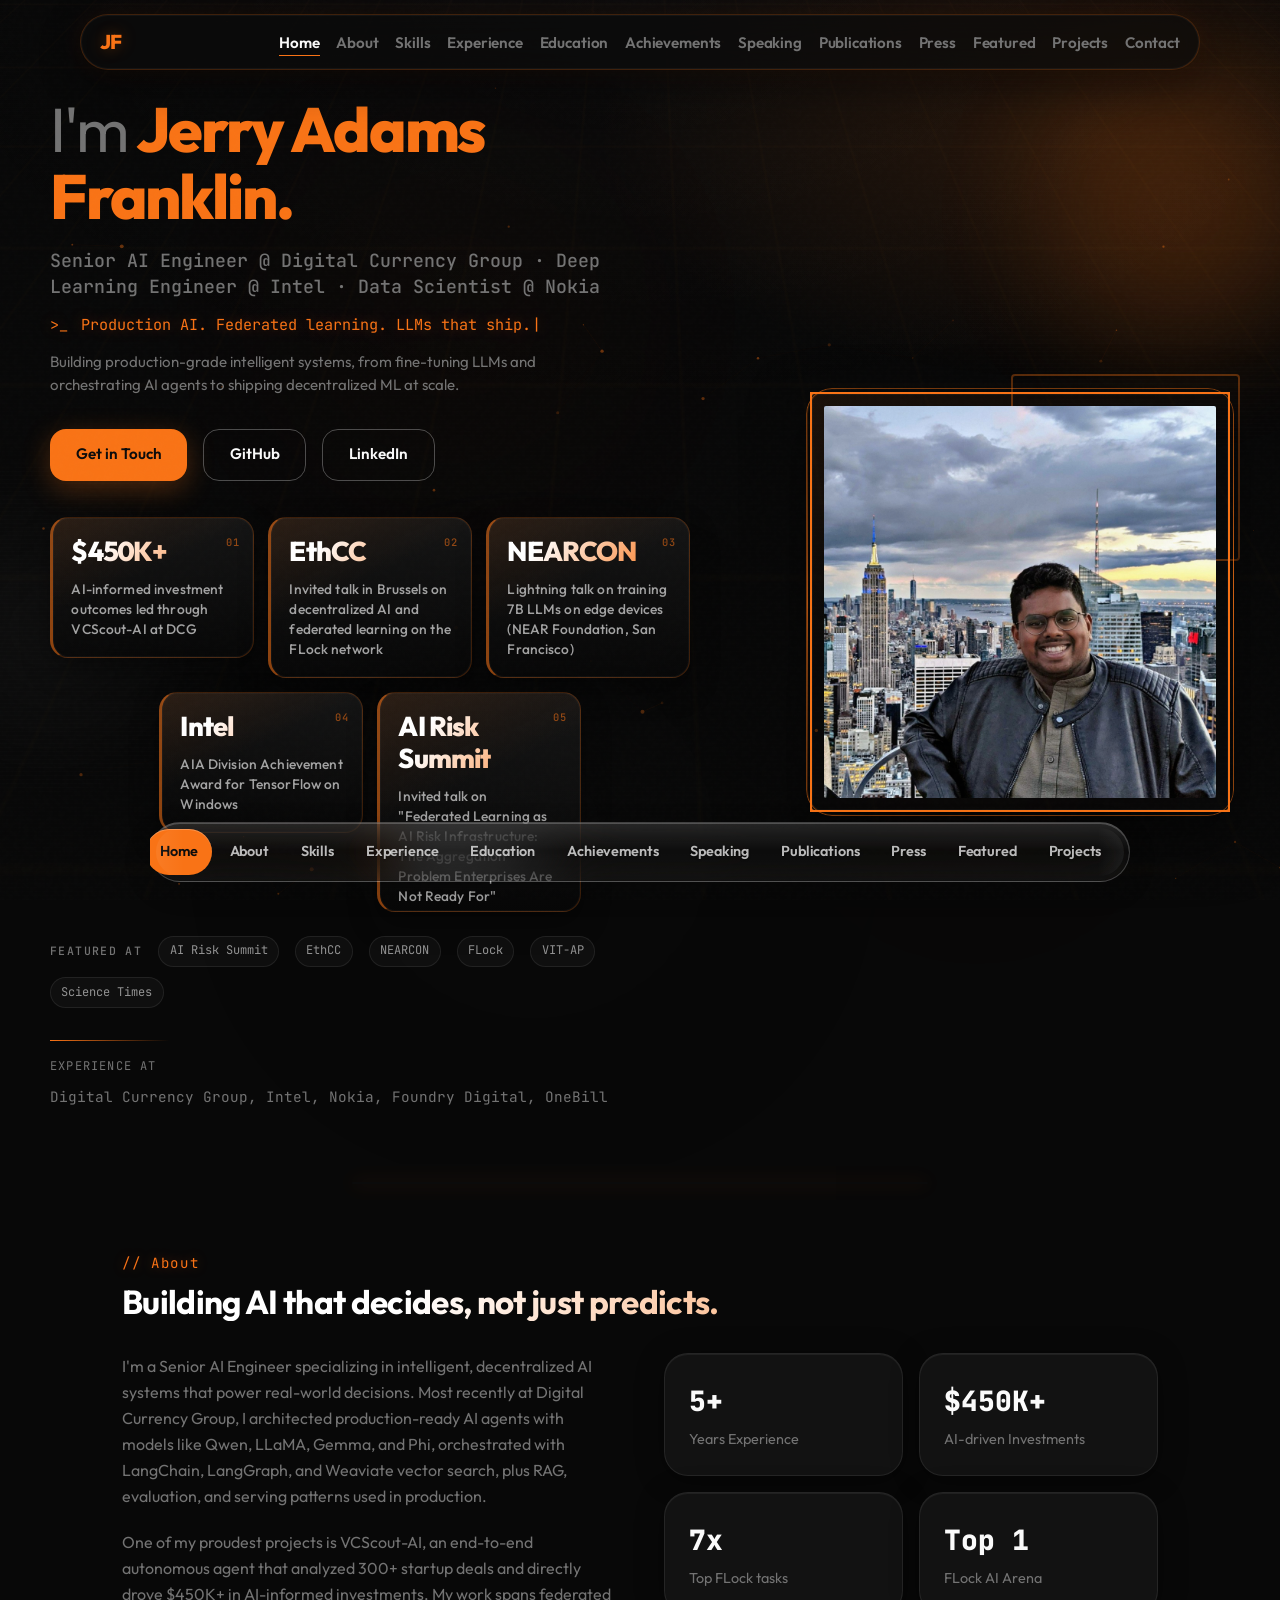
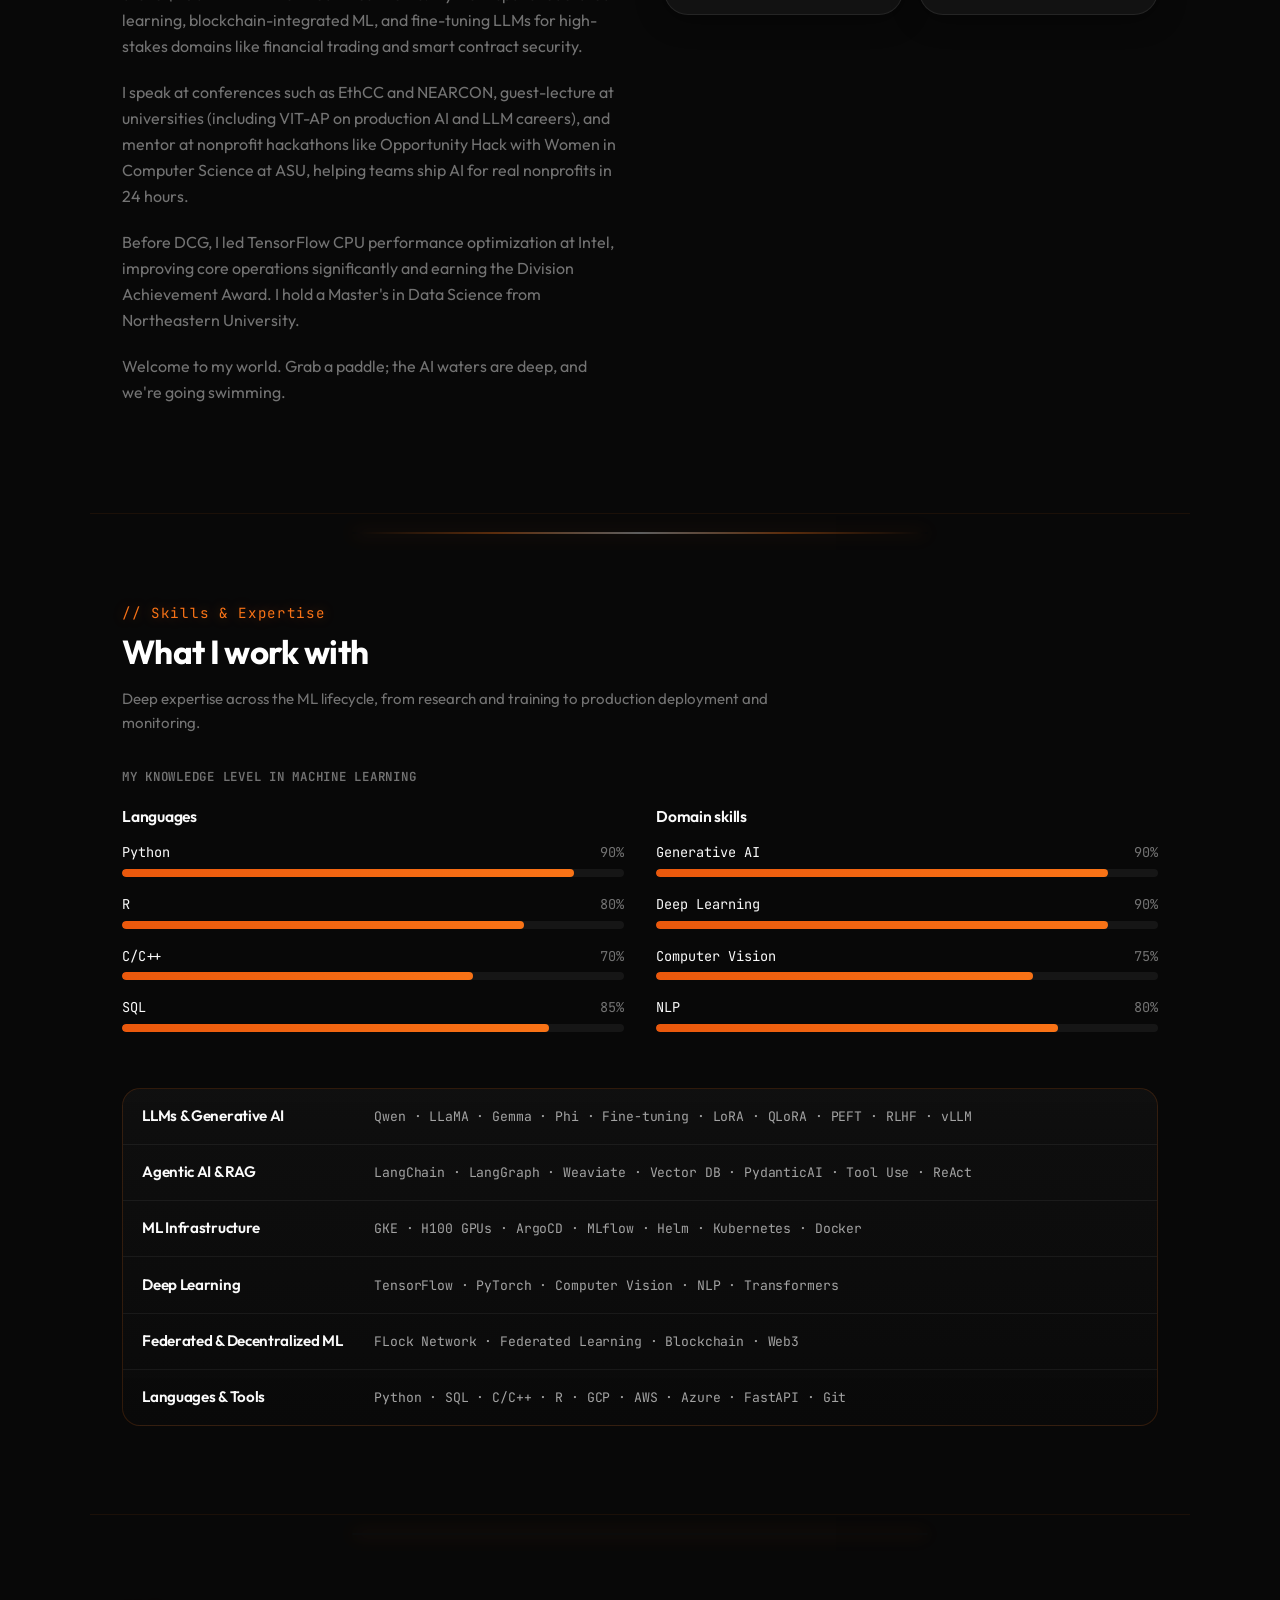
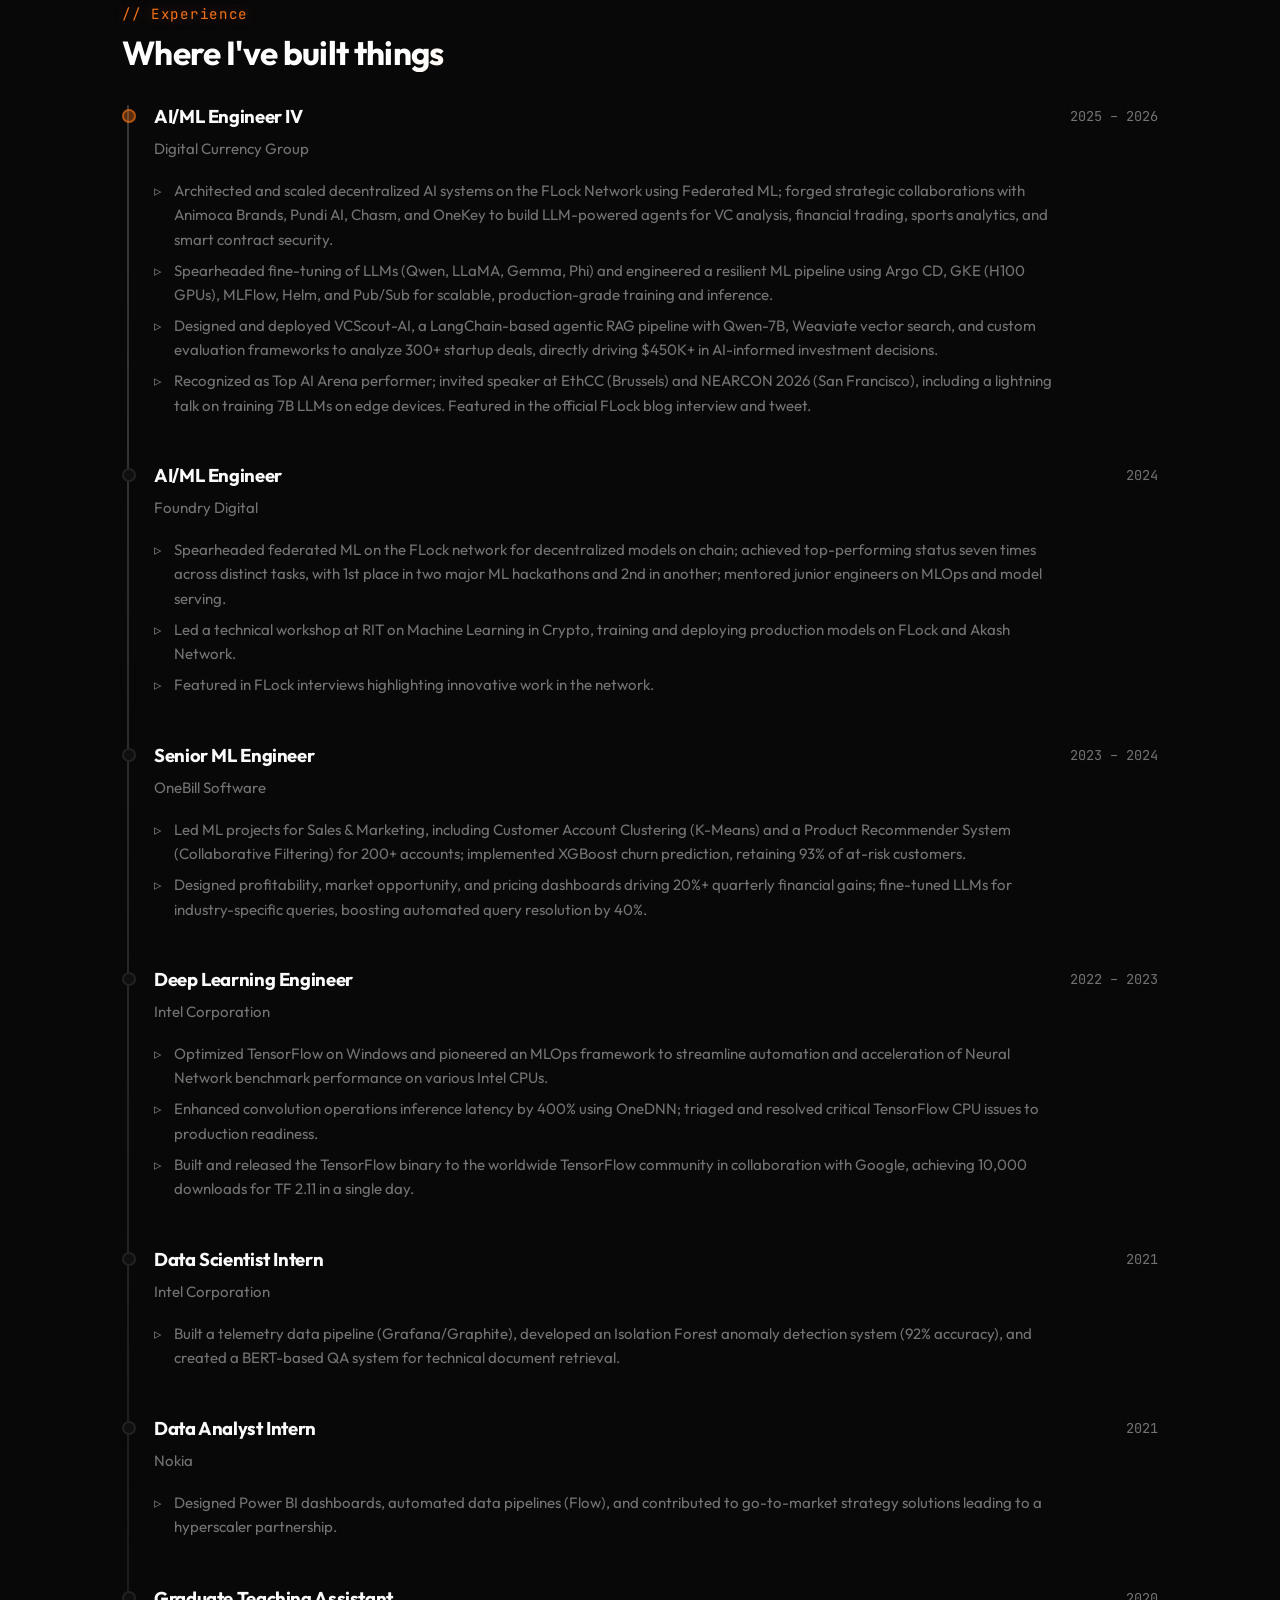
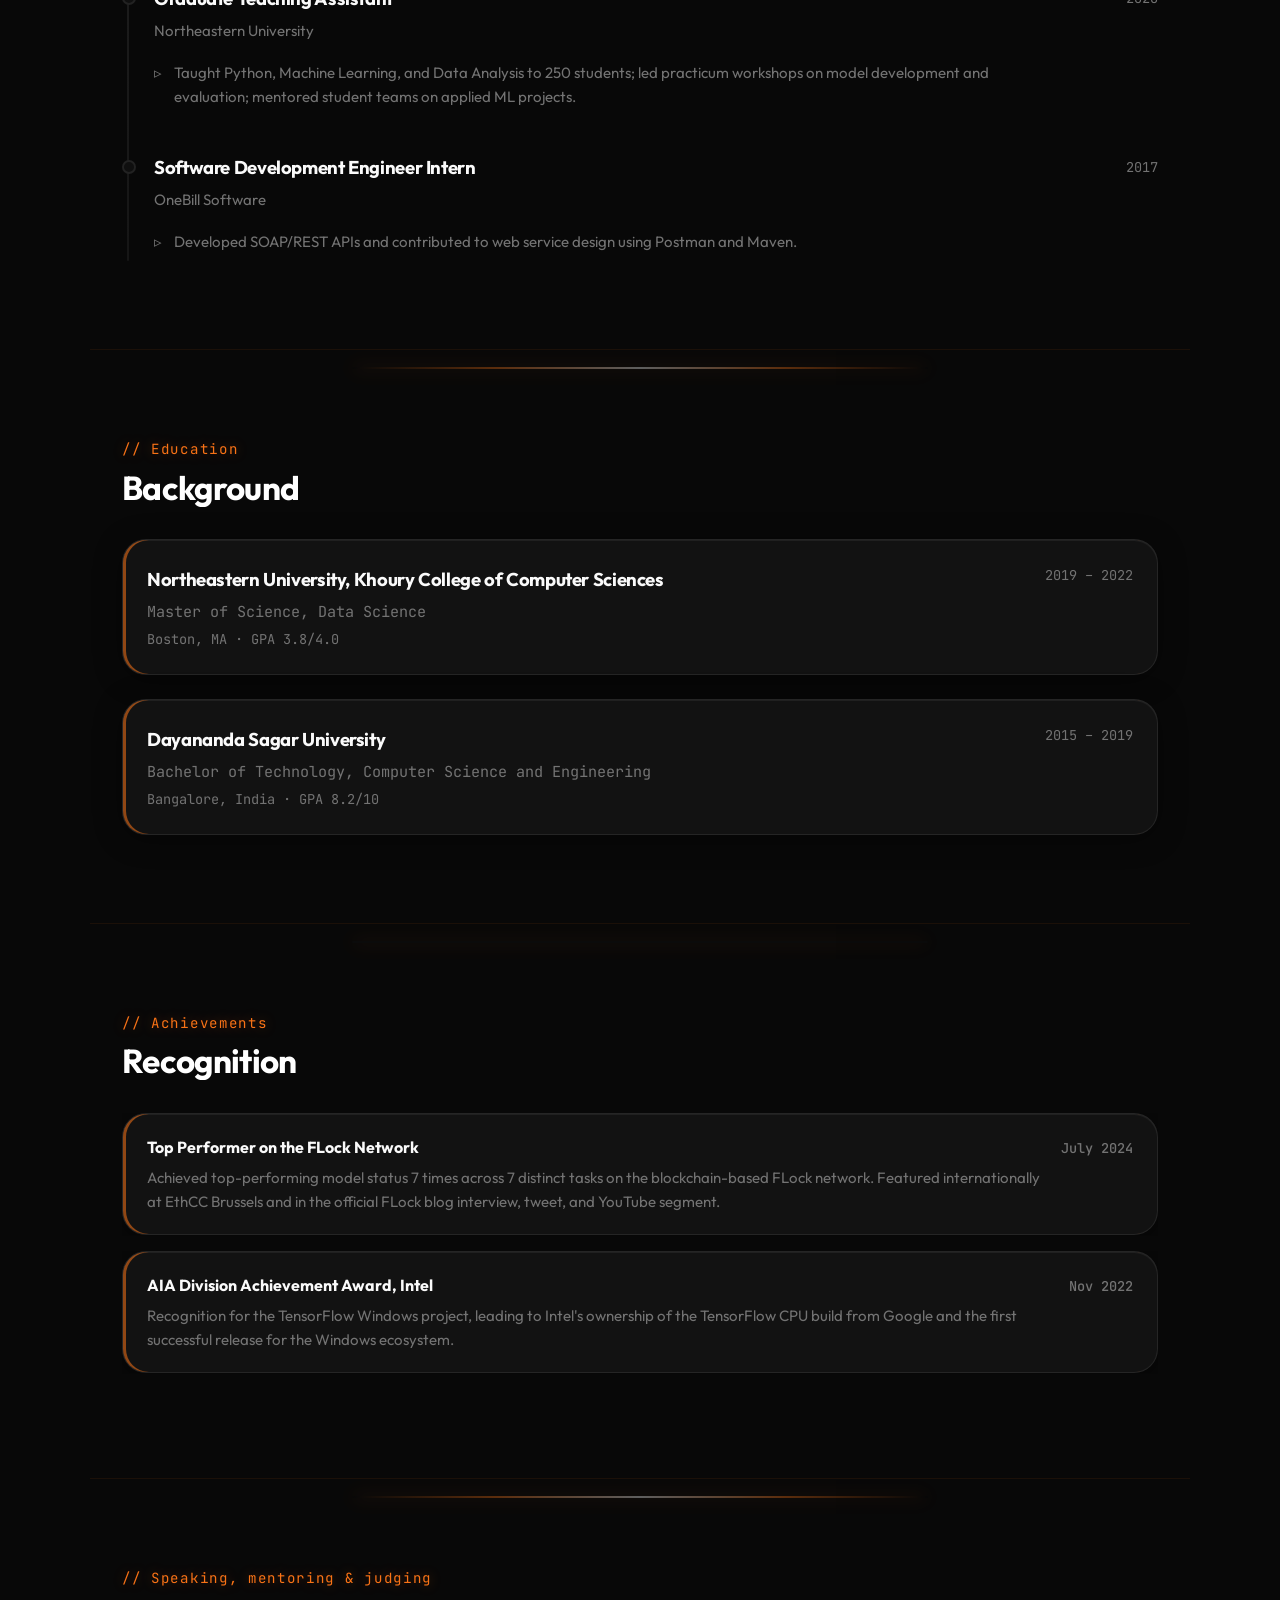
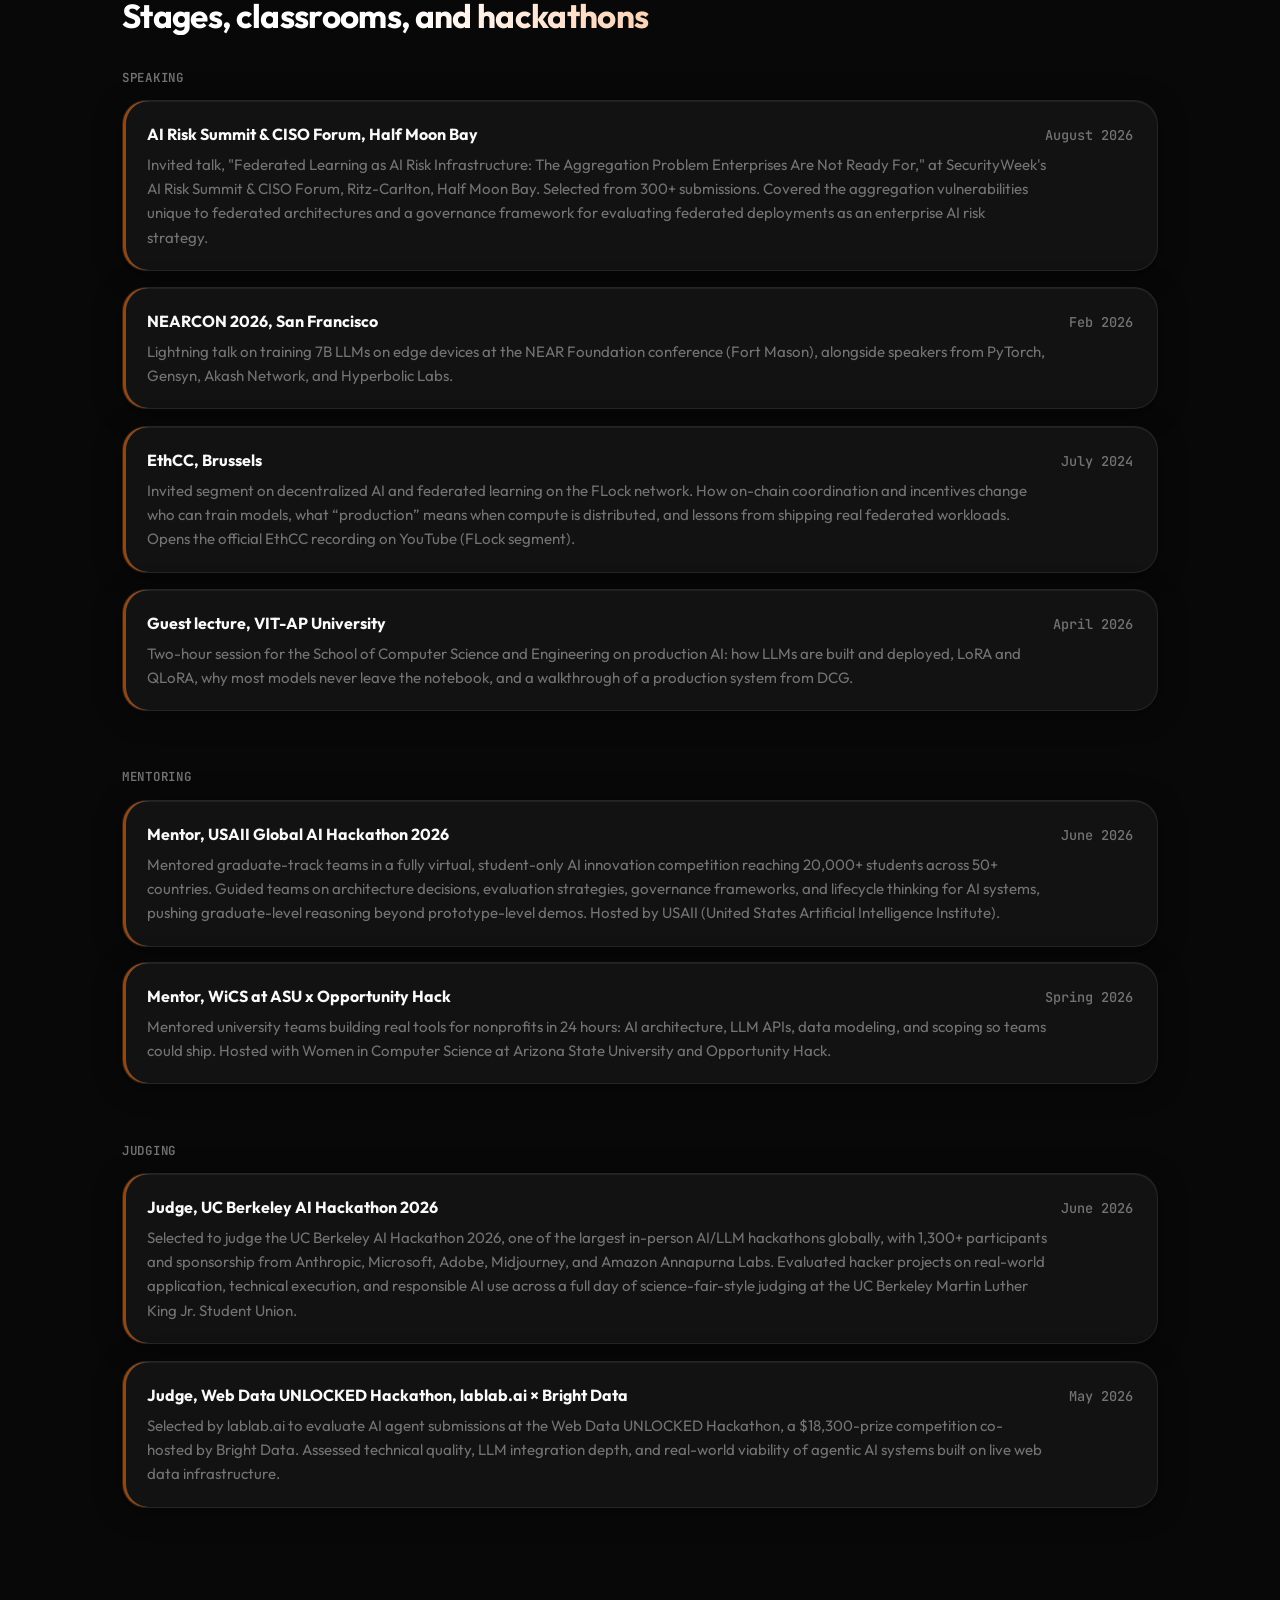
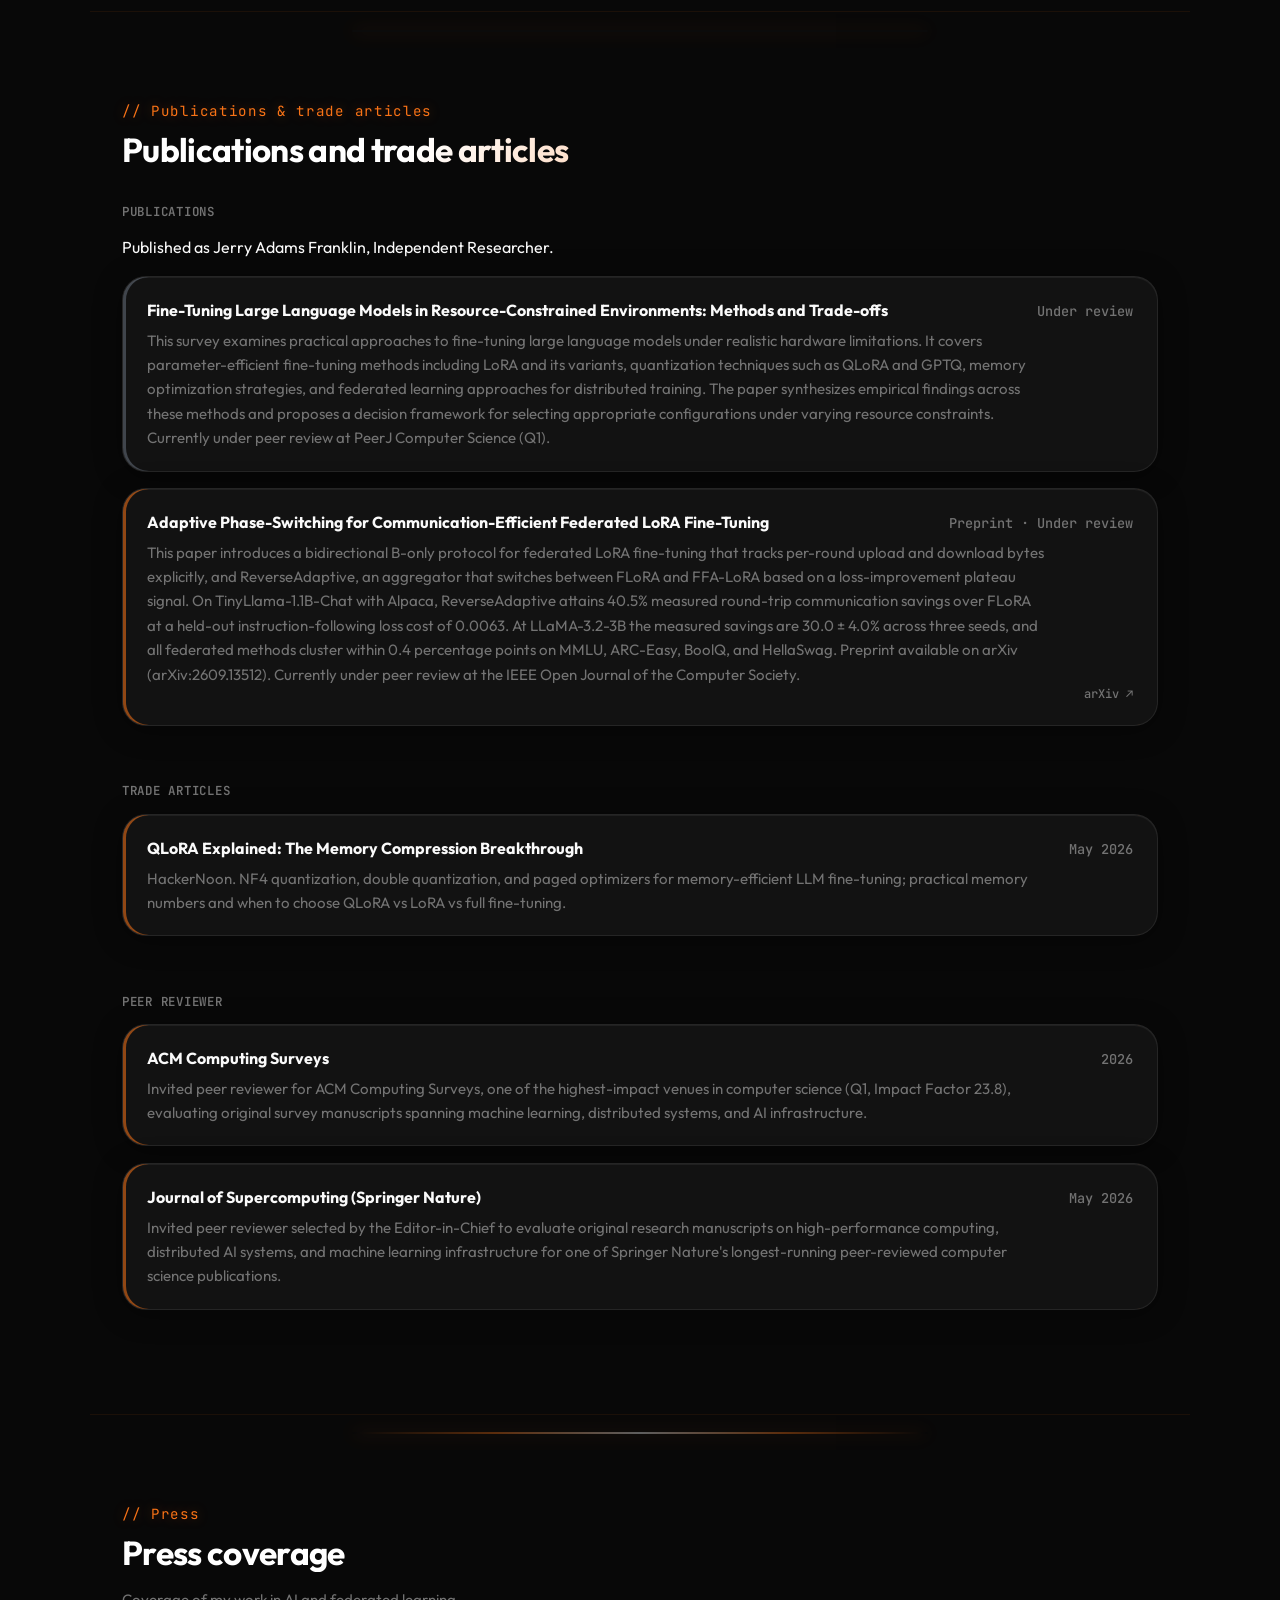
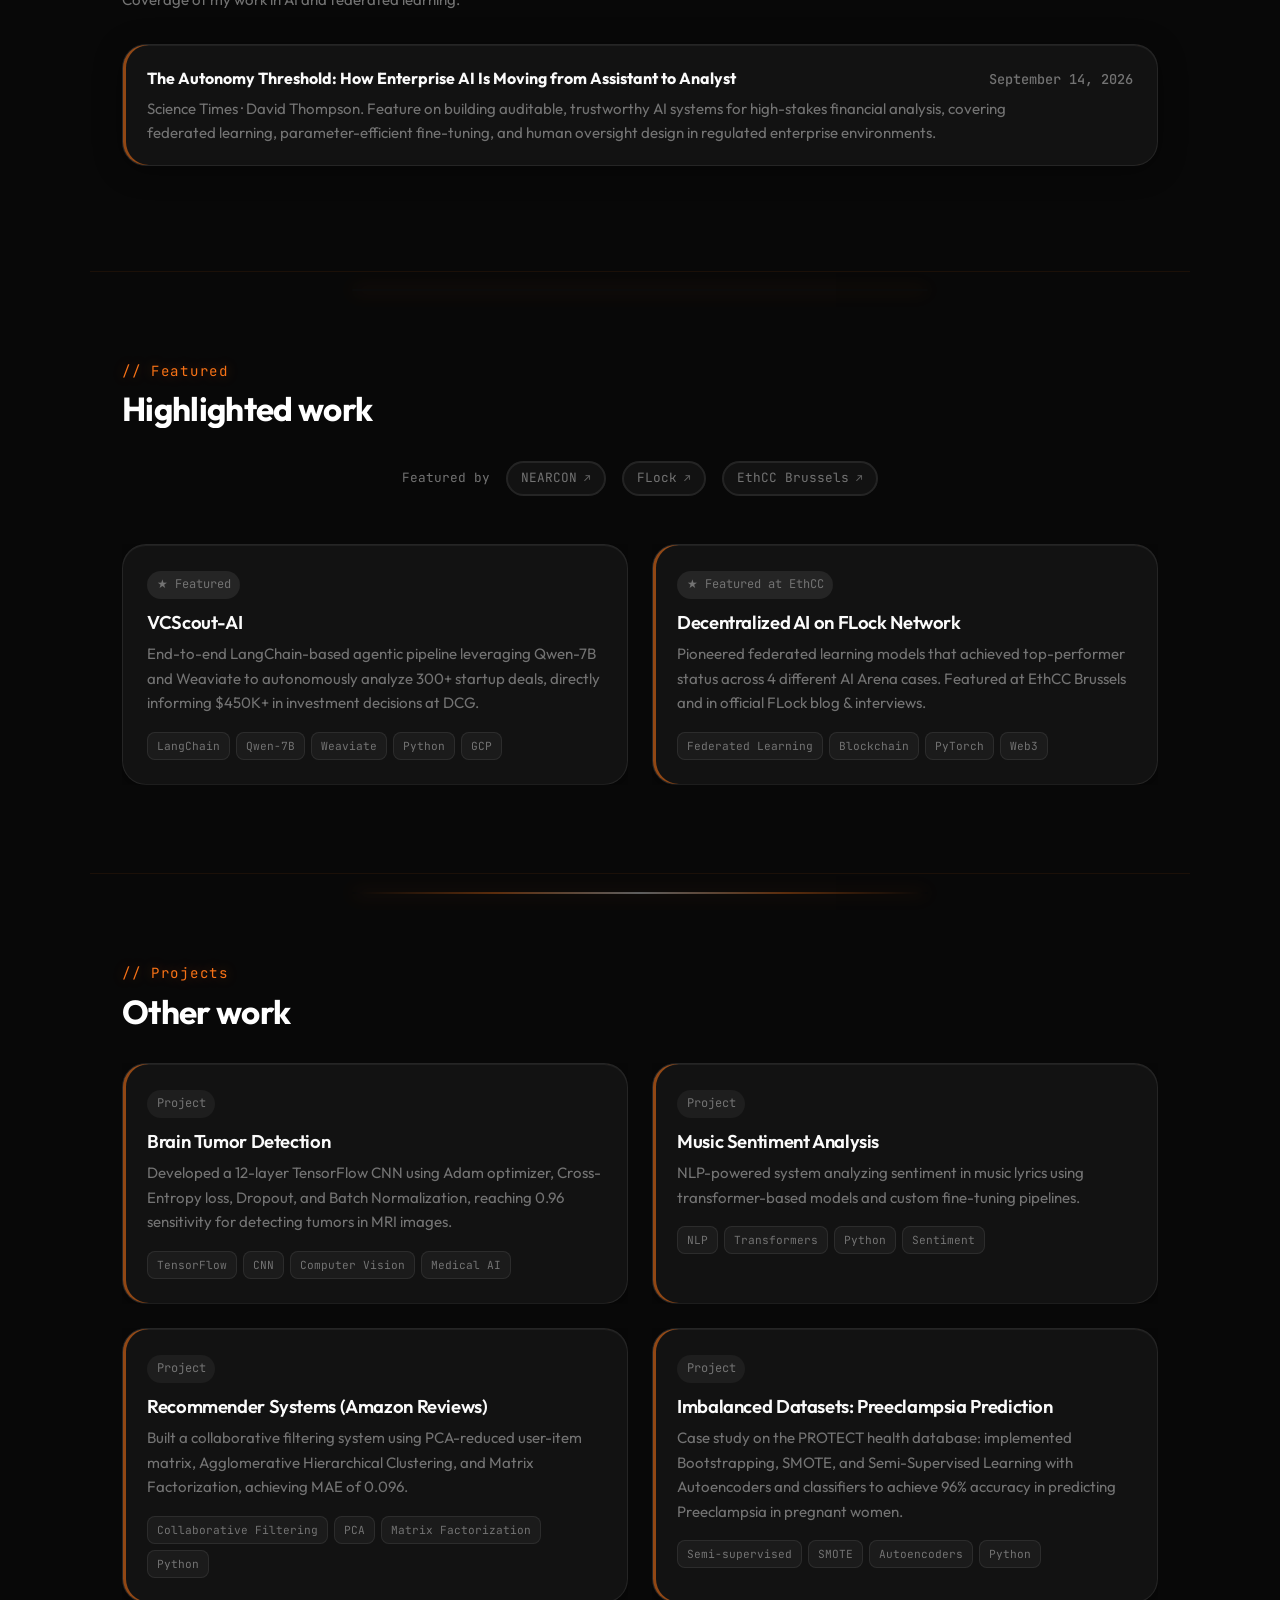
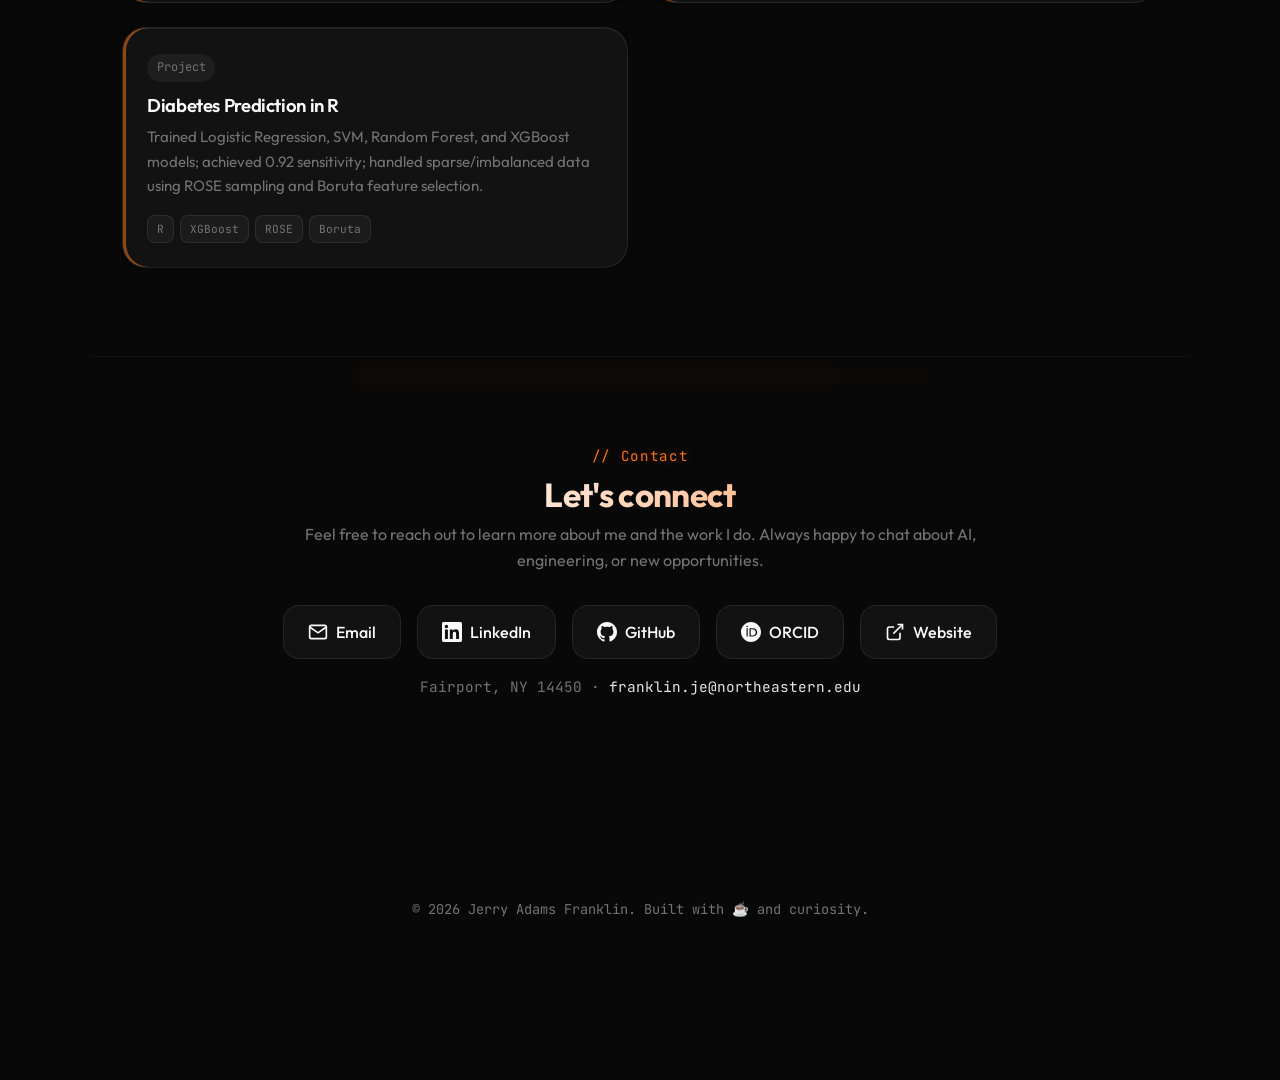
==== commit b10cf0e2: "Collapse the site to a single Home page with section anchors. Replace interior pages with lightweigh" ====
--- a/about.html
+++ b/about.html
@@ -3,159 +3,12 @@
 <head>
   <meta charset="UTF-8">
   <meta name="viewport" content="width=device-width, initial-scale=1.0">
-  <title>About | Jerry Adams Franklin</title>
-  <meta name="description" content="Senior AI Engineer specializing in LLMs, federated learning, and production AI systems. Background, skills, and education.">
-  <link rel="canonical" href="https://www.jerryadamsfranklin.com/about.html">
-  <meta property="og:type" content="website">
-  <meta property="og:url" content="https://www.jerryadamsfranklin.com/about.html">
-  <meta property="og:title" content="About | Jerry Adams Franklin">
-  <meta property="og:description" content="Senior AI Engineer specializing in LLMs, federated learning, and production AI systems. Background, skills, and education.">
-  <meta property="og:image" content="https://www.jerryadamsfranklin.com/assets/profile.png">
-  <meta name="twitter:card" content="summary_large_image">
-  <meta name="twitter:title" content="About | Jerry Adams Franklin">
-  <meta name="twitter:description" content="Senior AI Engineer specializing in LLMs, federated learning, and production AI systems. Background, skills, and education.">
-  <meta name="twitter:image" content="https://www.jerryadamsfranklin.com/assets/profile.png">
-  <meta name="theme-color" content="#080808">
-  <link rel="icon" href="assets/favicon.svg" type="image/svg+xml">
-  <link rel="apple-touch-icon" href="assets/profile.png">
-  <link rel="preconnect" href="https://fonts.googleapis.com">
-  <link rel="preconnect" href="https://fonts.gstatic.com" crossorigin>
-  <link href="https://fonts.googleapis.com/css2?family=JetBrains+Mono:wght@400;500;600&family=Outfit:wght@300;400;500;600;700;800&display=swap" rel="stylesheet">
-  <link rel="stylesheet" href="assets/css/site.css">
+  <title>Redirecting…</title>
+  <link rel="canonical" href="https://www.jerryadamsfranklin.com/#about">
+  <meta http-equiv="refresh" content="0; url=index.html#about">
+  <script>location.replace('index.html#about');</script>
 </head>
-<body class="app-shell digital-theme">
-  <div class="digital-bg" aria-hidden="true">
-    <div class="digital-grid"></div>
-    <div class="digital-glow digital-glow-a"></div>
-    <div class="digital-glow digital-glow-b"></div>
-    <div class="digital-scan"></div>
-    <canvas class="digital-particles" data-particles></canvas>
-  </div>
-
-  <nav class="nav" id="nav">
-    <a href="index.html" class="nav-brand" aria-label="Jerry Adams Franklin home">JF</a>
-    <ul class="nav-links" id="navLinks">
-      <li><a href="index.html" data-nav="home">Home</a></li>
-      <li><a href="about.html" data-nav="about" class="active">About</a></li>
-      <li><a href="experience.html" data-nav="experience">Experience</a></li>
-      <li><a href="work.html" data-nav="work">Work</a></li>
-      <li><a href="writing.html" data-nav="writing">Writing</a></li>
-      <li><a href="speaking.html" data-nav="speaking">Speaking</a></li>
-      <li><a href="contact.html" data-nav="contact">Contact</a></li>
-    </ul>
-    <button class="nav-toggle" id="navToggle" aria-label="Toggle menu">
-      <svg fill="none" stroke="currentColor" viewBox="0 0 24 24"><path stroke-linecap="round" stroke-linejoin="round" stroke-width="2" d="M4 6h16M4 12h16M4 18h16"/></svg>
-    </button>
-  </nav>
-
-  <main class="page-main digital-page">
-    <section id="about" class="reveal">
-      <p class="section-label">// About</p>
-      <h1 class="section-title">Building AI that decides, not just predicts.</h1>
-      <div class="about-grid">
-        <div class="about-text">
-          <p>I'm a Senior AI Engineer specializing in intelligent, decentralized AI systems that power real-world decisions. Most recently at Digital Currency Group, I architected production-ready AI agents with models like Qwen, LLaMA, Gemma, and Phi, orchestrated with LangChain, LangGraph, and Weaviate vector search, plus RAG, evaluation, and serving patterns used in production.</p>
-          <p>One of my proudest projects is VCScout-AI, an end-to-end autonomous agent that analyzed 300+ startup deals and directly drove $450K+ in AI-informed investments. My work spans federated learning, blockchain-integrated ML, and fine-tuning LLMs for high-stakes domains like financial trading and smart contract security.</p>
-          <p>I speak at conferences such as EthCC and NEARCON, guest-lecture at universities (including VIT-AP on production AI and LLM careers), and mentor at nonprofit hackathons like Opportunity Hack with Women in Computer Science at ASU, helping teams ship AI for real nonprofits in 24 hours.</p>
-          <p>Before DCG, I led TensorFlow CPU performance optimization at Intel, improving core operations significantly and earning the Division Achievement Award. I hold a Master's in Data Science from Northeastern University.</p>
-          <p>Welcome to my world. Grab a paddle; the AI waters are deep, and we're going swimming.</p>
-        </div>
-        <div class="about-stats">
-          <div class="stat-card"><div class="num">5+</div><div class="label">Years Experience</div></div>
-          <div class="stat-card"><div class="num">$450K+</div><div class="label">AI-driven Investments</div></div>
-          <div class="stat-card"><div class="num">7x</div><div class="label">Top FLock tasks</div></div>
-          <div class="stat-card"><div class="num">Top 1</div><div class="label">FLock AI Arena</div></div>
-        </div>
-      </div>
-    </section>
-
-    <section id="skills" class="reveal">
-      <p class="section-label">// Skills & Expertise</p>
-      <h2 class="section-title">What I work with</h2>
-      <p class="skills-subtitle">Deep expertise across the ML lifecycle, from research and training to production deployment and monitoring.</p>
-      <div class="knowledge-block">
-        <h3>My knowledge level in machine learning</h3>
-        <div class="knowledge-grid">
-          <div>
-            <h3>Languages</h3>
-            <div class="skill-bar-wrap"><div class="label-row"><span>Python</span><span>90%</span></div><div class="skill-bar-track"><div class="skill-bar-fill" style="width: 90%"></div></div></div>
-            <div class="skill-bar-wrap"><div class="label-row"><span>R</span><span>80%</span></div><div class="skill-bar-track"><div class="skill-bar-fill" style="width: 80%"></div></div></div>
-            <div class="skill-bar-wrap"><div class="label-row"><span>C/C++</span><span>70%</span></div><div class="skill-bar-track"><div class="skill-bar-fill" style="width: 70%"></div></div></div>
-            <div class="skill-bar-wrap"><div class="label-row"><span>SQL</span><span>85%</span></div><div class="skill-bar-track"><div class="skill-bar-fill" style="width: 85%"></div></div></div>
-          </div>
-          <div>
-            <h3>Domain skills</h3>
-            <div class="skill-bar-wrap"><div class="label-row"><span>Generative AI</span><span>90%</span></div><div class="skill-bar-track"><div class="skill-bar-fill" style="width: 90%"></div></div></div>
-            <div class="skill-bar-wrap"><div class="label-row"><span>Deep Learning</span><span>90%</span></div><div class="skill-bar-track"><div class="skill-bar-fill" style="width: 90%"></div></div></div>
-            <div class="skill-bar-wrap"><div class="label-row"><span>Computer Vision</span><span>75%</span></div><div class="skill-bar-track"><div class="skill-bar-fill" style="width: 75%"></div></div></div>
-            <div class="skill-bar-wrap"><div class="label-row"><span>NLP</span><span>80%</span></div><div class="skill-bar-track"><div class="skill-bar-fill" style="width: 80%"></div></div></div>
-          </div>
-        </div>
-      </div>
-        <div class="skill-stack">
-          <div class="skill-row">
-            <h3>LLMs &amp; Generative AI</h3>
-            <p class="skill-line">Qwen · LLaMA · Gemma · Phi · Fine-tuning · LoRA · QLoRA · PEFT · RLHF · vLLM</p>
-          </div>
-          <div class="skill-row">
-            <h3>Agentic AI &amp; RAG</h3>
-            <p class="skill-line">LangChain · LangGraph · Weaviate · Vector DB · PydanticAI · Tool Use · ReAct</p>
-          </div>
-          <div class="skill-row">
-            <h3>ML Infrastructure</h3>
-            <p class="skill-line">GKE · H100 GPUs · ArgoCD · MLflow · Helm · Kubernetes · Docker</p>
-          </div>
-          <div class="skill-row">
-            <h3>Deep Learning</h3>
-            <p class="skill-line">TensorFlow · PyTorch · Computer Vision · NLP · Transformers</p>
-          </div>
-          <div class="skill-row">
-            <h3>Federated &amp; Decentralized ML</h3>
-            <p class="skill-line">FLock Network · Federated Learning · Blockchain · Web3</p>
-          </div>
-          <div class="skill-row">
-            <h3>Languages &amp; Tools</h3>
-            <p class="skill-line">Python · SQL · C/C++ · R · GCP · AWS · Azure · FastAPI · Git</p>
-          </div>
-        </div>
-    </section>
-
-    <section id="education" class="reveal">
-      <p class="section-label">// Education</p>
-      <h2 class="section-title">Background</h2>
-      <div class="education-grid">
-        <a href="https://www.khoury.northeastern.edu" target="_blank" rel="noopener noreferrer" class="education-card">
-          <div class="education-card-main">
-            <div class="school">Northeastern University, Khoury College of Computer Sciences</div>
-            <div class="degree">Master of Science, Data Science</div>
-            <div class="education-extra">Boston, MA · GPA 3.8/4.0</div>
-          </div>
-          <div class="education-dates">2019 – 2022</div>
-        </a>
-        <a href="https://www.dsu.edu.in" target="_blank" rel="noopener noreferrer" class="education-card">
-          <div class="education-card-main">
-            <div class="school">Dayananda Sagar University</div>
-            <div class="degree">Bachelor of Technology, Computer Science and Engineering</div>
-            <div class="education-extra">Bangalore, India · GPA 8.2/10</div>
-          </div>
-          <div class="education-dates">2015 – 2019</div>
-        </a>
-      </div>
-    </section>
-  </main>
-
-  <nav class="app-dock" aria-label="Primary">
-    <a href="index.html" class="app-dock-item">Home</a>
-    <a href="about.html" class="app-dock-item is-active" aria-current="page">About</a>
-    <a href="work.html" class="app-dock-item">Work</a>
-    <a href="writing.html" class="app-dock-item">Writing</a>
-    <a href="contact.html" class="app-dock-item">Contact</a>
-  </nav>
-
-  <footer>
-    © 2026 Jerry Adams Franklin. Built with ☕ and curiosity.
-  </footer>
-
-  <script src="assets/js/site.js" defer></script>
+<body>
+  <p><a href="index.html#about">Continue to the site</a></p>
 </body>
-</html>+</html>
